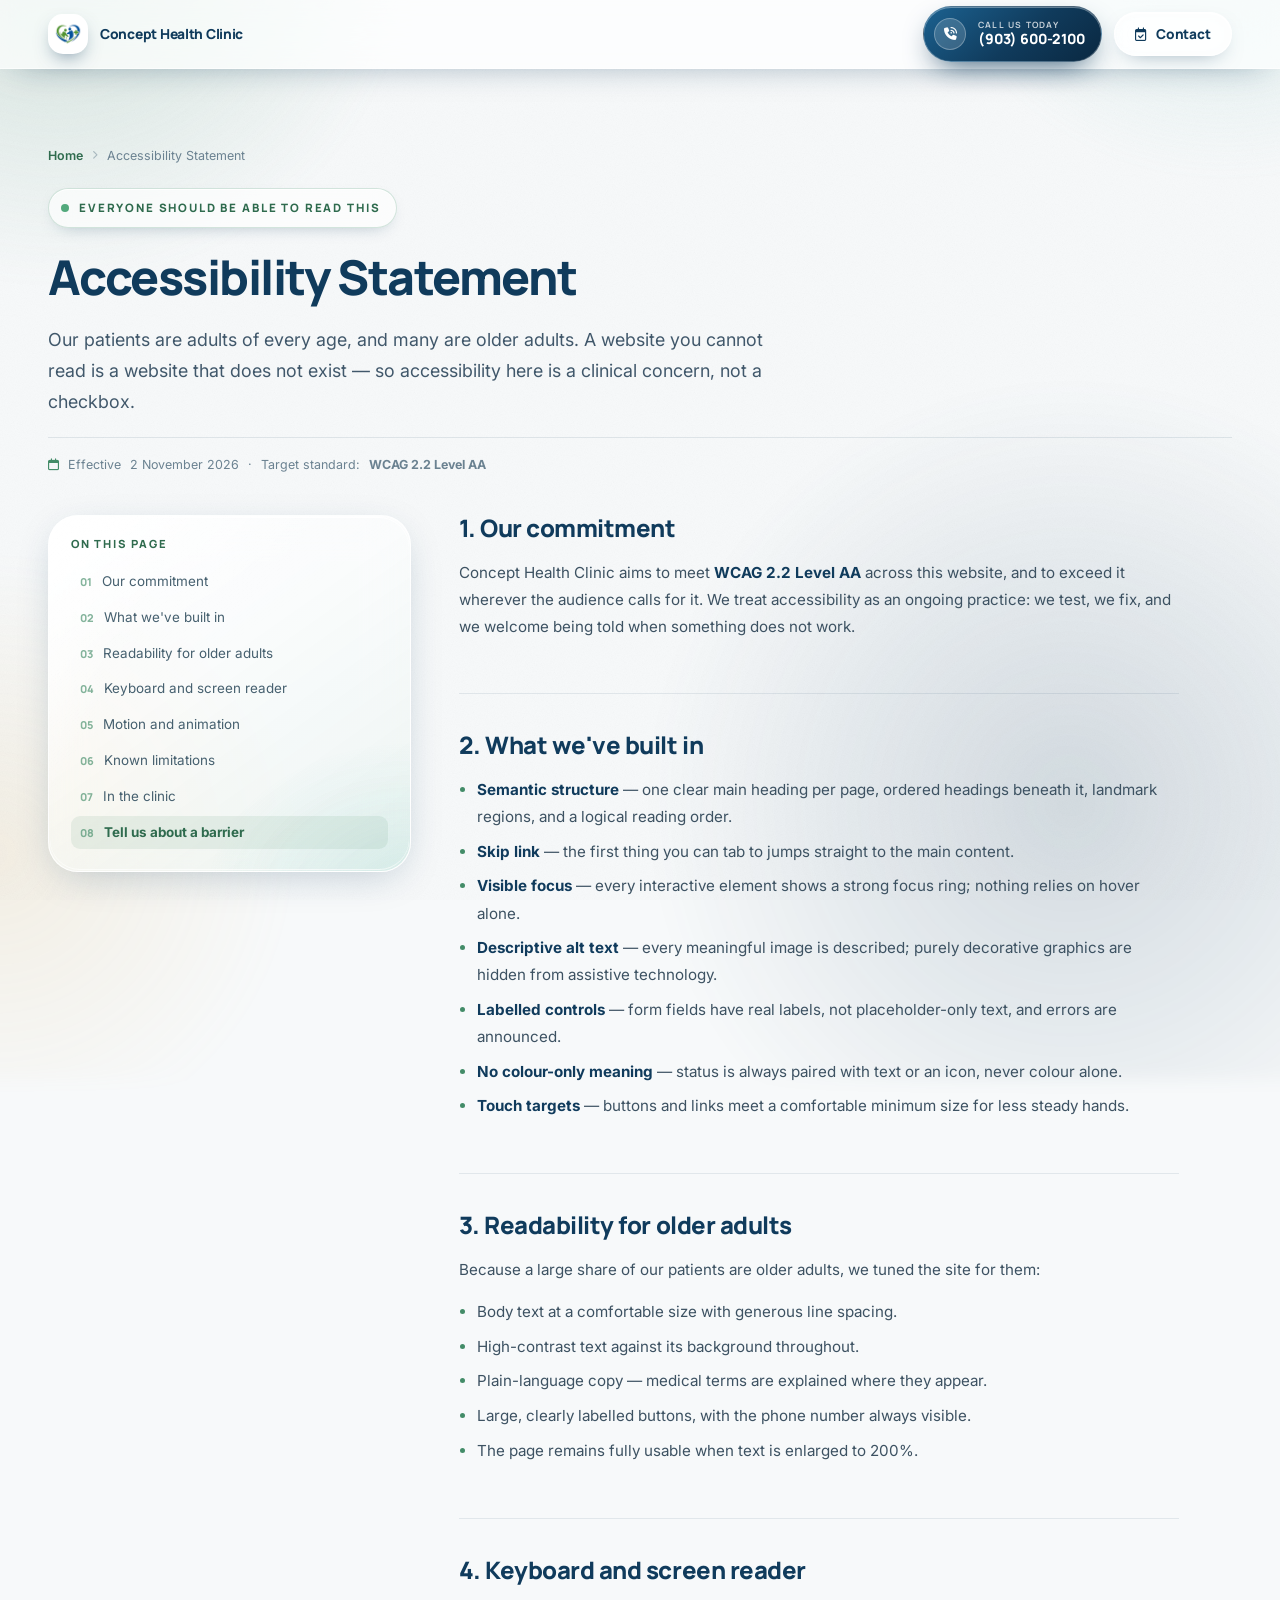
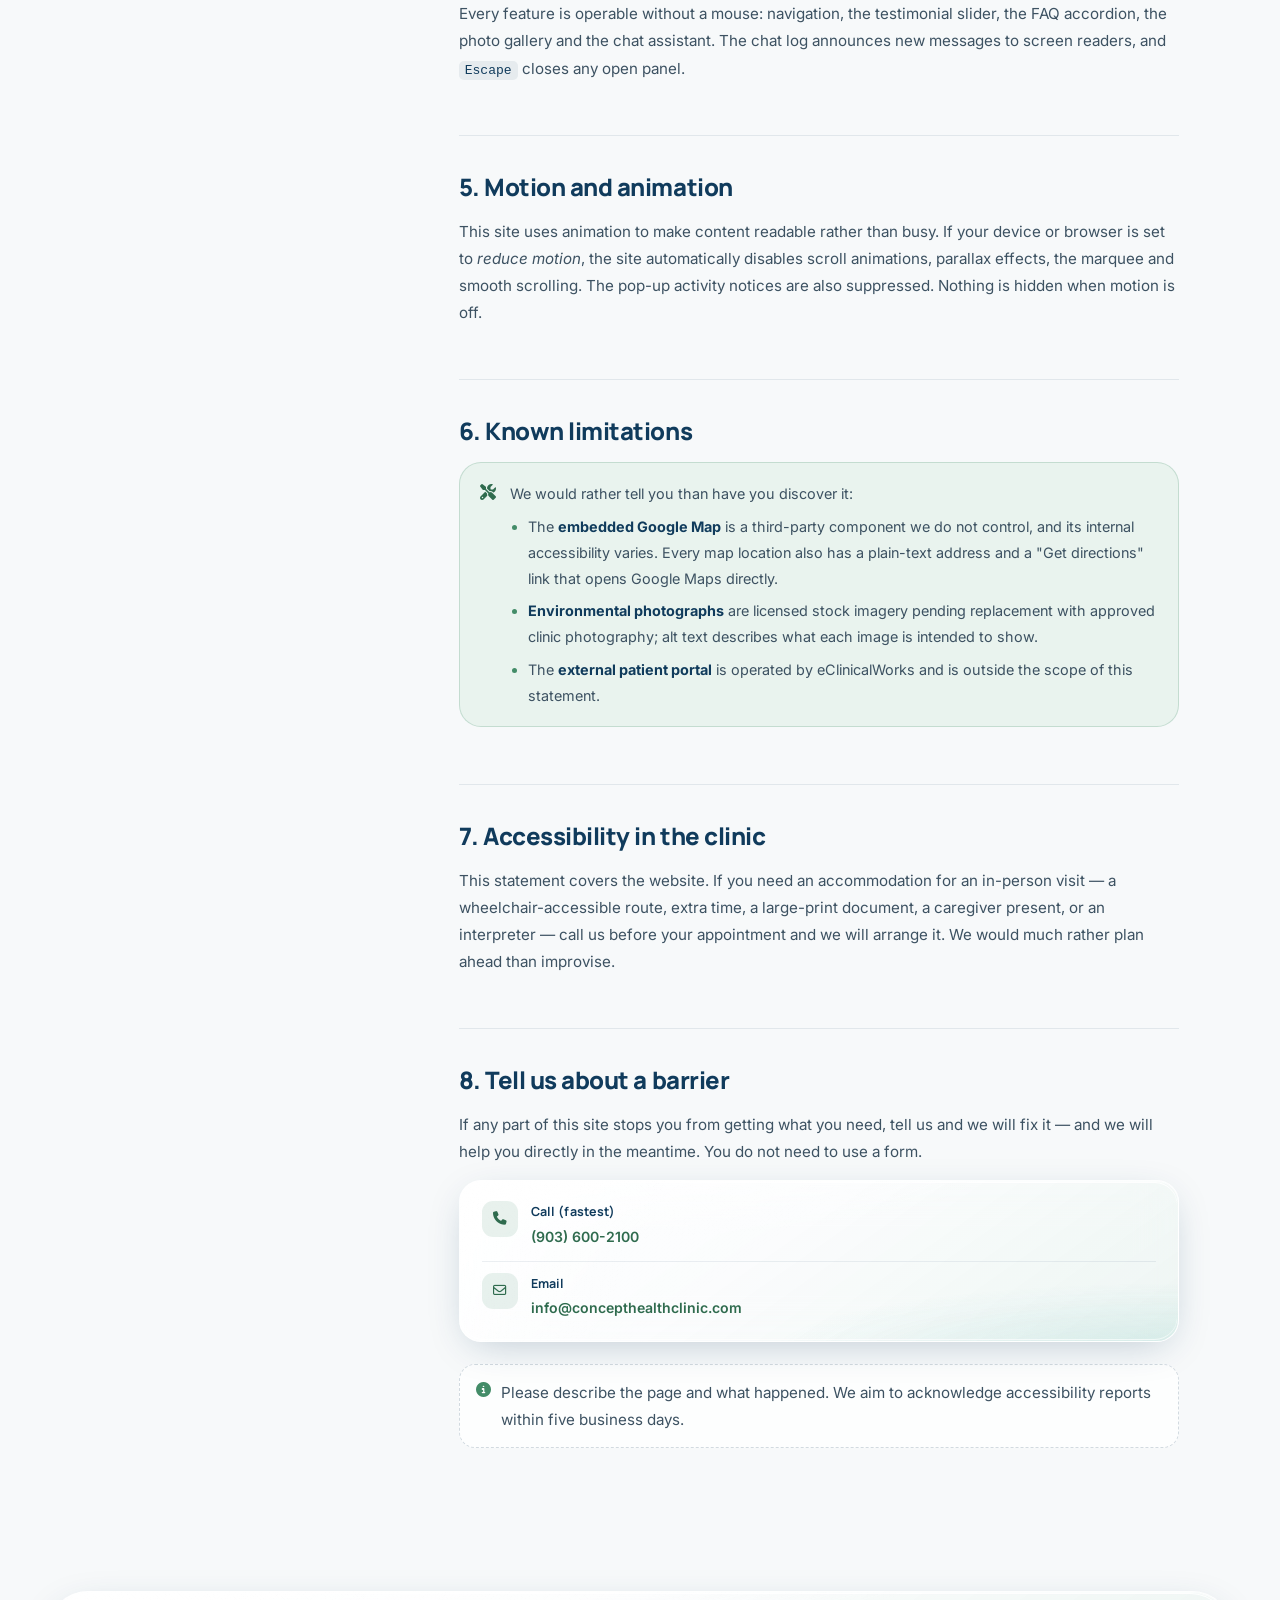
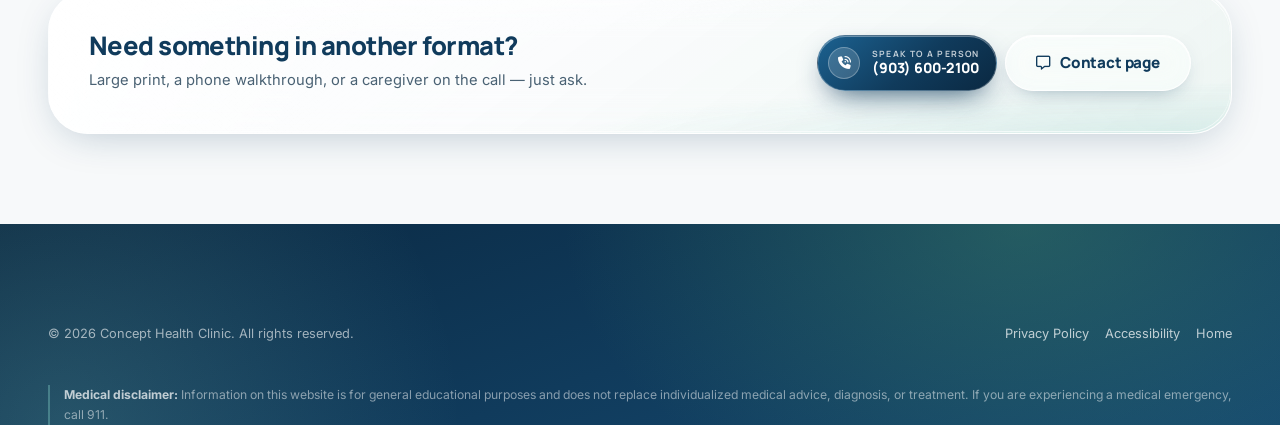
==== accessibility.html @ bf9beabc "Add files via upload" ====
<!DOCTYPE html>
<html lang="en" class="no-js">
<head>
  <meta charset="utf-8">
  <meta name="viewport" content="width=device-width, initial-scale=1, viewport-fit=cover">
  <meta name="theme-color" content="#103B5C">

  <title>Accessibility Statement | Concept Health Clinic — Denison, TX</title>
  <meta name="description" content="Concept Health Clinic is committed to making this website usable for everyone, including older adults and people using assistive technology. Read what we've built and how to tell us about a barrier.">
  <meta name="robots" content="index, follow">
  <link rel="canonical" href="https://www.concepthealthclinic.com/accessibility">

  <meta property="og:type" content="website">
  <meta property="og:title" content="Accessibility Statement | Concept Health Clinic">
  <meta property="og:description" content="Our commitment to an accessible website for every patient.">
  <meta property="og:url" content="https://www.concepthealthclinic.com/accessibility">
  <meta property="og:image" content="https://www.concepthealthclinic.com/assets/og-image.jpg">

  <meta name="twitter:card" content="summary_large_image">
  <meta name="twitter:title" content="Accessibility Statement | Concept Health Clinic — Denison, TX">
  <meta name="twitter:description" content="Concept Health Clinic is committed to an accessible website for every patient, including older adults.">
  <meta name="twitter:image" content="https://www.concepthealthclinic.com/assets/og-image.jpg">

  <link rel="icon" type="image/png" sizes="64x64" href="assets/favicon-64.png">
  <link rel="apple-touch-icon" sizes="256x256" href="assets/logo-mark.png">
  <link rel="preconnect" href="https://fonts.googleapis.com">
  <link rel="preconnect" href="https://fonts.gstatic.com" crossorigin>
  <link href="https://fonts.googleapis.com/css2?family=Manrope:wght@600;700;800&family=Inter:wght@400;600;700&display=swap" rel="stylesheet">
  <link href="https://cdn.jsdelivr.net/npm/bootstrap@5.3.8/dist/css/bootstrap.min.css" rel="stylesheet">
  <link rel="stylesheet" href="https://cdnjs.cloudflare.com/ajax/libs/font-awesome/6.7.2/css/all.min.css">
  <link rel="stylesheet" href="css/style.css">
  <link rel="stylesheet" href="css/legal.css">

  <script type="application/ld+json">
  {
    "@context": "https://schema.org",
    "@graph": [
      {
        "@type": "MedicalClinic",
        "@id": "https://www.concepthealthclinic.com/#clinic",
        "name": "Concept Health Clinic",
        "url": "https://www.concepthealthclinic.com/",
        "telephone": "+1-903-600-2100",
        "address": {
          "@type": "PostalAddress",
          "streetAddress": "4616 US Highway 75, Suite 203 'A'",
          "addressLocality": "Denison",
          "addressRegion": "TX",
          "postalCode": "75020",
          "addressCountry": "US"
        }
      },
      {
        "@type": "WebPage",
        "name": "Accessibility Statement",
        "url": "https://www.concepthealthclinic.com/accessibility",
        "datePublished": "2026-11-02",
        "dateModified": "2026-11-02"
      }
    ]
  }
  </script>
</head>

<body class="legal-page">
  <a class="skip-link" href="#main">Skip to main content</a>
  <div class="scroll-progress" aria-hidden="true"></div>

  <header class="site-nav is-scrolled" id="siteNav">
    <div class="container">
      <div class="site-nav__inner">
        <a class="brand" href="index.html" aria-label="Concept Health Clinic — home">
          <span class="brand__mark" aria-hidden="true">
            <img src="assets/logo-mark.png" alt="" width="26" height="26" decoding="async">
          </span>
          <span class="brand__text">
            <span class="brand__name">Concept Health Clinic</span>
            <span class="brand__tag">Internal &amp; Geriatric Medicine</span>
          </span>
        </a>

        <div class="nav-actions">
          <a href="tel:+19036002100" class="btn btn-call">
            <span class="btn-call__icon"><i class="fa-solid fa-phone-volume" aria-hidden="true"></i></span>
            <span class="btn-call__txt"><small>Call us today</small><span>(903) 600-2100</span></span>
          </a>
          <a href="index.html#contact" class="btn btn-glass-ghost btn-sm d-none d-md-inline-flex">
            <i class="fa-regular fa-calendar-check" aria-hidden="true"></i> Contact
          </a>
        </div>
      </div>
    </div>
  </header>

  <main id="main">
    <section class="legal-hero">
      <div class="container">
        <nav aria-label="Breadcrumb" class="legal-crumbs">
          <a href="index.html">Home</a>
          <i class="fa-solid fa-chevron-right" aria-hidden="true"></i>
          <span aria-current="page">Accessibility Statement</span>
        </nav>
        <p class="eyebrow"><span class="dot" aria-hidden="true"></span> Everyone should be able to read this</p>
        <h1>Accessibility Statement</h1>
        <p class="legal-hero__lede">
          Our patients are adults of every age, and many are older adults. A website you cannot read
          is a website that does not exist — so accessibility here is a clinical concern, not a
          checkbox.
        </p>
        <p class="legal-meta">
          <i class="fa-regular fa-calendar" aria-hidden="true"></i>
          Effective <time datetime="2026-11-02">2 November 2026</time>
          <span aria-hidden="true">·</span>
          Target standard: <strong>WCAG 2.2 Level AA</strong>
        </p>
      </div>
    </section>

    <div class="container legal-body">
      <div class="row g-4 g-lg-5">
        <div class="col-lg-4">
          <nav class="legal-toc glass" aria-label="On this page">
            <h2 class="legal-toc__title">On this page</h2>
            <ol>
              <li><a href="#commitment">Our commitment</a></li>
              <li><a href="#built-in">What we've built in</a></li>
              <li><a href="#readability">Readability for older adults</a></li>
              <li><a href="#keyboard">Keyboard and screen reader</a></li>
              <li><a href="#motion">Motion and animation</a></li>
              <li><a href="#known">Known limitations</a></li>
              <li><a href="#in-clinic">In the clinic</a></li>
              <li><a href="#feedback">Tell us about a barrier</a></li>
            </ol>
          </nav>
        </div>

        <div class="col-lg-8">
          <article class="legal-prose">
            <section id="commitment">
              <h2>1. Our commitment</h2>
              <p>
                Concept Health Clinic aims to meet <strong>WCAG 2.2 Level AA</strong> across this
                website, and to exceed it wherever the audience calls for it. We treat accessibility
                as an ongoing practice: we test, we fix, and we welcome being told when something
                does not work.
              </p>
            </section>

            <section id="built-in">
              <h2>2. What we've built in</h2>
              <ul>
                <li><strong>Semantic structure</strong> — one clear main heading per page, ordered
                  headings beneath it, landmark regions, and a logical reading order.</li>
                <li><strong>Skip link</strong> — the first thing you can tab to jumps straight to the
                  main content.</li>
                <li><strong>Visible focus</strong> — every interactive element shows a strong focus
                  ring; nothing relies on hover alone.</li>
                <li><strong>Descriptive alt text</strong> — every meaningful image is described;
                  purely decorative graphics are hidden from assistive technology.</li>
                <li><strong>Labelled controls</strong> — form fields have real labels, not
                  placeholder-only text, and errors are announced.</li>
                <li><strong>No colour-only meaning</strong> — status is always paired with text or an
                  icon, never colour alone.</li>
                <li><strong>Touch targets</strong> — buttons and links meet a comfortable minimum size
                  for less steady hands.</li>
              </ul>
            </section>

            <section id="readability">
              <h2>3. Readability for older adults</h2>
              <p>Because a large share of our patients are older adults, we tuned the site for them:</p>
              <ul>
                <li>Body text at a comfortable size with generous line spacing.</li>
                <li>High-contrast text against its background throughout.</li>
                <li>Plain-language copy — medical terms are explained where they appear.</li>
                <li>Large, clearly labelled buttons, with the phone number always visible.</li>
                <li>The page remains fully usable when text is enlarged to 200%.</li>
              </ul>
            </section>

            <section id="keyboard">
              <h2>4. Keyboard and screen reader</h2>
              <p>
                Every feature is operable without a mouse: navigation, the testimonial slider, the
                FAQ accordion, the photo gallery and the chat assistant. The chat log announces new
                messages to screen readers, and <kbd>Escape</kbd> closes any open panel.
              </p>
            </section>

            <section id="motion">
              <h2>5. Motion and animation</h2>
              <p>
                This site uses animation to make content readable rather than busy. If your device or
                browser is set to <em>reduce motion</em>, the site automatically disables scroll
                animations, parallax effects, the marquee and smooth scrolling. The pop-up activity
                notices are also suppressed. Nothing is hidden when motion is off.
              </p>
            </section>

            <section id="known">
              <h2>6. Known limitations</h2>
              <div class="legal-callout">
                <i class="fa-solid fa-screwdriver-wrench" aria-hidden="true"></i>
                <div>
                  <p class="mb-2">We would rather tell you than have you discover it:</p>
                  <ul class="mb-0">
                    <li>
                      The <strong>embedded Google Map</strong> is a third-party component we do not
                      control, and its internal accessibility varies. Every map location also has a
                      plain-text address and a "Get directions" link that opens Google Maps directly.
                    </li>
                    <li>
                      <strong>Environmental photographs</strong> are licensed stock imagery pending
                      replacement with approved clinic photography; alt text describes what each image
                      is intended to show.
                    </li>
                    <li>
                      The <strong>external patient portal</strong> is operated by eClinicalWorks and is
                      outside the scope of this statement.
                    </li>
                  </ul>
                </div>
              </div>
            </section>

            <section id="in-clinic">
              <h2>7. Accessibility in the clinic</h2>
              <p>
                This statement covers the website. If you need an accommodation for an in-person visit
                — a wheelchair-accessible route, extra time, a large-print document, a caregiver
                present, or an interpreter — call us before your appointment and we will arrange it.
                We would much rather plan ahead than improvise.
              </p>
            </section>

            <section id="feedback">
              <h2>8. Tell us about a barrier</h2>
              <p>
                If any part of this site stops you from getting what you need, tell us and we will fix
                it — and we will help you directly in the meantime. You do not need to use a form.
              </p>
              <div class="legal-contact glass">
                <div class="legal-contact__row">
                  <i class="fa-solid fa-phone" aria-hidden="true"></i>
                  <div>
                    <strong>Call (fastest)</strong>
                    <a href="tel:+19036002100">(903) 600-2100</a>
                  </div>
                </div>
                <div class="legal-contact__row">
                  <i class="fa-regular fa-envelope" aria-hidden="true"></i>
                  <div>
                    <strong>Email</strong>
                    <a href="mailto:info@concepthealthclinic.com?subject=Website%20accessibility%20feedback">
                      info@concepthealthclinic.com
                    </a>
                  </div>
                </div>
              </div>
              <p class="legal-footnote">
                <i class="fa-solid fa-circle-info" aria-hidden="true"></i>
                Please describe the page and what happened. We aim to acknowledge accessibility
                reports within five business days.
              </p>
            </section>
          </article>
        </div>
      </div>
    </div>

    <section class="legal-cta">
      <div class="container">
        <div class="glass legal-cta__inner">
          <div>
            <h2>Need something in another format?</h2>
            <p>Large print, a phone walkthrough, or a caregiver on the call — just ask.</p>
          </div>
          <div class="d-flex flex-wrap gap-2">
            <a href="tel:+19036002100" class="btn btn-call">
              <span class="btn-call__icon"><i class="fa-solid fa-phone-volume" aria-hidden="true"></i></span>
              <span class="btn-call__txt"><small>Speak to a person</small><span>(903) 600-2100</span></span>
            </a>
            <a href="index.html#contact" class="btn btn-glass-ghost">
              <i class="fa-regular fa-message" aria-hidden="true"></i> Contact page
            </a>
          </div>
        </div>
      </div>
    </section>
  </main>

  <footer class="site-footer surface-navy">
    <div class="container">
      <div class="footer-bottom" style="margin-top:0;border-top:0">
        <span>© <span data-current-year>2026</span> Concept Health Clinic. All rights reserved.</span>
        <span class="footer-stats">
          <a href="privacy-policy.html">Privacy Policy</a>
          <a href="accessibility.html">Accessibility</a>
          <a href="index.html">Home</a>
        </span>
      </div>
      <p class="disclaimer">
        <strong style="color:rgba(255,255,255,.72)">Medical disclaimer:</strong>
        Information on this website is for general educational purposes and does not replace
        individualized medical advice, diagnosis, or treatment. If you are experiencing a medical
        emergency, call 911.
      </p>
    </div>
  </footer>

  <script>document.querySelectorAll('[data-current-year]').forEach(e=>e.textContent=new Date().getFullYear());</script>

  <!-- Table-of-contents scroll spy -->
  <script>
    (function () {
      var links = Array.prototype.slice.call(document.querySelectorAll('.legal-toc a'));
      if (!links.length || !('IntersectionObserver' in window)) return;
      var map = {};
      links.forEach(function (a) {
        var id = a.getAttribute('href').slice(1);
        var sec = document.getElementById(id);
        if (sec) map[id] = a;
      });
      var io = new IntersectionObserver(function (entries) {
        entries.forEach(function (e) {
          if (!e.isIntersecting) return;
          links.forEach(function (l) { l.classList.remove('is-active'); });
          var a = map[e.target.id];
          if (a) a.classList.add('is-active');
        });
      }, { rootMargin: '-20% 0px -70% 0px' });
      Object.keys(map).forEach(function (id) { io.observe(document.getElementById(id)); });
    })();
  </script>
</body>
</html>
---- css/style.css ----
/* ==========================================================================
   CONCEPT HEALTH CLINIC — LIQUID GLASS DESIGN SYSTEM
   File: css/style.css
   Author: Concept Health Clinic Web Team
   Notes:
   - Mobile-first. Every layout rule starts at 320px and scales up.
   - Tokens are declared once on :root so the whole UI can be re-themed.
   - Glass surfaces use layered gradients + backdrop-filter + inner highlight
     to reproduce the "liquid glass" (iOS 26) material: translucent body,
     bright specular top edge, soft contact shadow.
   ========================================================================== */

/* --------------------------------------------------------------------------
   1. DESIGN TOKENS
   -------------------------------------------------------------------------- */
:root {
  /* Brand palette (approved) */
  --navy: #103b5c;
  --navy-deep: #0a2841;
  --navy-ink: #071d30;
  --green: #438c68;
  --green-bright: #52a97c;
  --green-deep: #2f6b4e;
  --sage: #e7f2ed;
  --sage-deep: #d3e7dd;
  --pearl: #f7f9fa;
  --slate: #263746;
  --white: #ffffff;

  /* Supporting accents (derived, still on-palette) */
  --aqua: #7ec8c0;
  --amber: #d9a441;
  --rose: #c96a72;

  /* Typography */
  --font-head: "Manrope", "DM Sans", system-ui, -apple-system, sans-serif;
  --font-body: "Inter", "Source Sans 3", system-ui, -apple-system, sans-serif;

  /* Radius scale — generous, iOS-like */
  --r-xs: 12px;
  --r-sm: 16px;
  --r-md: 22px;
  --r-lg: 30px;
  --r-xl: 40px;
  --r-pill: 999px;

  /* Elevation */
  --shadow-1: 0 1px 2px rgba(16, 59, 92, 0.06), 0 4px 14px rgba(16, 59, 92, 0.06);
  --shadow-2: 0 2px 6px rgba(16, 59, 92, 0.07), 0 14px 38px rgba(16, 59, 92, 0.1);
  --shadow-3: 0 8px 20px rgba(16, 59, 92, 0.1), 0 30px 70px rgba(16, 59, 92, 0.16);
  --shadow-glass: 0 10px 40px -12px rgba(16, 59, 92, 0.28), inset 0 1px 0 rgba(255, 255, 255, 0.7);

  /* Layout */
  --container: 1240px;
  --nav-h: 76px;
  --ease-glass: cubic-bezier(0.22, 1, 0.36, 1);
  --ease-spring: cubic-bezier(0.34, 1.56, 0.64, 1);

  /* Glass material */
  --glass-bg: linear-gradient(
    145deg,
    rgba(255, 255, 255, 0.82) 0%,
    rgba(255, 255, 255, 0.56) 42%,
    rgba(231, 242, 237, 0.62) 100%
  );
  --glass-border: rgba(255, 255, 255, 0.85);
  --glass-blur: 22px;
}

/* --------------------------------------------------------------------------
   2. RESET / BASE
   -------------------------------------------------------------------------- */
*,
*::before,
*::after { box-sizing: border-box; }

html { -webkit-text-size-adjust: 100%; }

html.lenis { height: auto; }
.lenis.lenis-smooth { scroll-behavior: auto !important; }
.lenis.lenis-stopped { overflow: hidden; }

body {
  margin: 0;
  font-family: var(--font-body);
  font-size: 1rem;
  line-height: 1.7;
  color: var(--slate);
  background-color: var(--pearl);
  -webkit-font-smoothing: antialiased;
  -moz-osx-font-smoothing: grayscale;
  overflow-x: hidden;
  position: relative;
}

/* Ambient colour field behind everything — gives the glass something to refract */
body::before {
  content: "";
  position: fixed;
  inset: -20vh -10vw;
  z-index: -2;
  pointer-events: none;
  background:
    radial-gradient(46vw 46vw at 12% 8%, rgba(67, 140, 104, 0.22), transparent 62%),
    radial-gradient(40vw 40vw at 88% 4%, rgba(126, 200, 192, 0.26), transparent 60%),
    radial-gradient(52vw 52vw at 78% 78%, rgba(16, 59, 92, 0.16), transparent 64%),
    radial-gradient(38vw 38vw at 8% 82%, rgba(217, 164, 65, 0.12), transparent 62%);
  filter: blur(8px);
  animation: ambientDrift 26s ease-in-out infinite alternate;
}

/* Fine grain — prevents banding on the big gradients, adds a premium tactile feel */
body::after {
  content: "";
  position: fixed;
  inset: 0;
  z-index: -1;
  pointer-events: none;
  opacity: 0.35;
  background-image: url("data:image/svg+xml,%3Csvg xmlns='http://www.w3.org/2000/svg' width='140' height='140'%3E%3Cfilter id='n'%3E%3CfeTurbulence type='fractalNoise' baseFrequency='0.9' numOctaves='3'/%3E%3CfeColorMatrix type='saturate' values='0'/%3E%3C/filter%3E%3Crect width='140' height='140' filter='url(%23n)' opacity='0.16'/%3E%3C/svg%3E");
}

@keyframes ambientDrift {
  0%   { transform: translate3d(0, 0, 0) scale(1); }
  50%  { transform: translate3d(-2%, 1.5%, 0) scale(1.06); }
  100% { transform: translate3d(2%, -1.5%, 0) scale(1.03); }
}

h1, h2, h3, h4, h5, h6 {
  font-family: var(--font-head);
  color: var(--navy);
  font-weight: 800;
  line-height: 1.12;
  letter-spacing: -0.022em;
  margin: 0 0 0.6em;
  text-wrap: balance;
}

p { margin: 0 0 1.1em; }
p:last-child { margin-bottom: 0; }

a { color: var(--green-deep); text-decoration: none; transition: color 0.25s var(--ease-glass); }
a:hover { color: var(--navy); }

img { max-width: 100%; height: auto; display: block; }

::selection { background: rgba(67, 140, 104, 0.25); color: var(--navy-ink); }

/* Accessible, highly visible focus ring (older-adult audience) */
:focus-visible {
  outline: 3px solid var(--green);
  outline-offset: 3px;
  border-radius: 6px;
}

/* Skip link */
.skip-link {
  position: fixed;
  top: -120px;
  left: 50%;
  transform: translateX(-50%);
  z-index: 3000;
  background: var(--navy);
  color: #fff;
  padding: 14px 26px;
  border-radius: 0 0 var(--r-sm) var(--r-sm);
  font-weight: 700;
  transition: top 0.3s var(--ease-glass);
}
.skip-link:focus { top: 0; color: #fff; }

/* --------------------------------------------------------------------------
   3. UTILITIES
   -------------------------------------------------------------------------- */
.container-xxl, .container {
  max-width: var(--container);
  /* Bootstrap rows with .g-5 use -24px side margins; give the container enough
     padding that those rows can never create horizontal overflow on mobile. */
  padding-left: 28px;
  padding-right: 28px;
}
@media (max-width: 400px) {
  .container, .container-xxl { padding-left: 22px; padding-right: 22px; }
  .row.g-5 { --bs-gutter-x: 2.4rem; }
}

.section { padding: clamp(64px, 9vw, 130px) 0; position: relative; }
.section--tight { padding: clamp(48px, 6vw, 84px) 0; }

.surface-sage { background: linear-gradient(180deg, rgba(231, 242, 237, 0.72), rgba(247, 249, 250, 0.9)); }
.surface-white { background: linear-gradient(180deg, rgba(255, 255, 255, 0.94), rgba(247, 249, 250, 0.86)); }
.surface-navy {
  background:
    radial-gradient(60vw 40vw at 80% 0%, rgba(67, 140, 104, 0.4), transparent 60%),
    radial-gradient(50vw 50vw at 5% 100%, rgba(126, 200, 192, 0.22), transparent 62%),
    linear-gradient(160deg, var(--navy-deep), var(--navy) 55%, #164a70);
  color: rgba(255, 255, 255, 0.86);
}
.surface-navy h2, .surface-navy h3, .surface-navy h4 { color: #fff; }

.text-green { color: var(--green-deep) !important; }
.text-navy { color: var(--navy) !important; }
.text-muted-soft { color: #5d7183 !important; }
.lead-soft { font-size: clamp(1.02rem, 1.4vw, 1.16rem); line-height: 1.75; color: #41586b; }

.eyebrow {
  display: inline-flex;
  max-width: 100%;
  align-items: center;
  gap: 10px;
  font-family: var(--font-head);
  font-size: 0.72rem;
  font-weight: 800;
  letter-spacing: 0.16em;
  text-transform: uppercase;
  color: var(--green-deep);
  background: rgba(255, 255, 255, 0.62);
  border: 1px solid rgba(67, 140, 104, 0.22);
  padding: 9px 16px 9px 12px;
  border-radius: var(--r-pill);
  box-shadow: inset 0 1px 0 #fff, 0 6px 18px -10px rgba(16, 59, 92, 0.4);
  backdrop-filter: blur(12px);
  -webkit-backdrop-filter: blur(12px);
  margin-bottom: 22px;
}
.eyebrow .dot {
  width: 8px; height: 8px; border-radius: 50%;
  background: var(--green-bright);
  box-shadow: 0 0 0 0 rgba(82, 169, 124, 0.7);
  animation: pulseDot 2.4s infinite;
  flex: 0 0 auto;
}
.surface-navy .eyebrow {
  color: #d8fff0;
  background: rgba(255, 255, 255, 0.1);
  border-color: rgba(255, 255, 255, 0.24);
}

@keyframes pulseDot {
  0%   { box-shadow: 0 0 0 0 rgba(82, 169, 124, 0.65); }
  70%  { box-shadow: 0 0 0 12px rgba(82, 169, 124, 0); }
  100% { box-shadow: 0 0 0 0 rgba(82, 169, 124, 0); }
}

.section-head { max-width: 760px; margin: 0 auto clamp(38px, 5vw, 62px); text-align: center; }
.section-head h2 { font-size: clamp(1.85rem, 4.1vw, 3.05rem); }
.section-head p { color: #4a6274; }

.title-underline {
  position: relative;
  display: inline-block;
}
.title-underline::after {
  content: "";
  position: absolute;
  left: 0; right: 0; bottom: 0.06em;
  height: 0.32em;
  background: linear-gradient(90deg, rgba(82, 169, 124, 0.55), rgba(126, 200, 192, 0.42));
  border-radius: 4px;
  z-index: -1;
  transform: scaleX(0);
  transform-origin: left;
  transition: transform 0.9s var(--ease-glass) 0.25s;
}
.title-underline.is-in::after { transform: scaleX(1); }

/* --------------------------------------------------------------------------
   4. THE GLASS MATERIAL
   -------------------------------------------------------------------------- */
.glass {
  position: relative;
  background: var(--glass-bg);
  border: 1px solid var(--glass-border);
  border-radius: var(--r-lg);
  box-shadow: var(--shadow-glass);
  backdrop-filter: blur(var(--glass-blur)) saturate(180%);
  -webkit-backdrop-filter: blur(var(--glass-blur)) saturate(180%);
  overflow: hidden;
  isolation: isolate;
}

/* Specular sheen — the "liquid" highlight that sells the material */
.glass::before {
  content: "";
  position: absolute;
  inset: 0;
  pointer-events: none;
  z-index: 0;
  background:
    linear-gradient(115deg, rgba(255, 255, 255, 0.9) 0%, rgba(255, 255, 255, 0) 26%),
    radial-gradient(120% 90% at 12% -10%, rgba(255, 255, 255, 0.95), transparent 52%),
    radial-gradient(90% 70% at 100% 108%, rgba(126, 200, 192, 0.26), transparent 64%);
  opacity: 0.9;
}

/* Faint rim light along the bottom-right edge */
.glass::after {
  content: "";
  position: absolute;
  inset: 1px;
  border-radius: inherit;
  pointer-events: none;
  z-index: 0;
  box-shadow: inset 0 -1px 0 rgba(255, 255, 255, 0.6), inset 0 1px 0 rgba(255, 255, 255, 0.9);
}

.glass > * { position: relative; z-index: 1; }

.glass--dark {
  background:
    radial-gradient(70% 110% at 100% 0%, rgba(67, 140, 104, 0.55), transparent 62%),
    radial-gradient(60% 90% at 0% 100%, rgba(126, 200, 192, 0.24), transparent 64%),
    linear-gradient(150deg, rgba(10, 40, 65, 0.96), rgba(16, 59, 92, 0.94) 55%, rgba(23, 80, 111, 0.92));
  border-color: rgba(255, 255, 255, 0.18);
  box-shadow: 0 30px 70px -26px rgba(4, 20, 34, 0.75), inset 0 1px 0 rgba(255, 255, 255, 0.28);
}
.glass--dark::before {
  background:
    linear-gradient(115deg, rgba(255, 255, 255, 0.16) 0%, rgba(255, 255, 255, 0) 32%),
    radial-gradient(120% 90% at 14% -10%, rgba(255, 255, 255, 0.12), transparent 55%);
}
.glass--dark::after { box-shadow: inset 0 1px 0 rgba(255, 255, 255, 0.3); }

/* --------------------------------------------------------------------------
   5. BUTTONS
   -------------------------------------------------------------------------- */
.btn {
  font-family: var(--font-head);
  font-weight: 800;
  font-size: 0.95rem;
  letter-spacing: -0.01em;
  border-radius: var(--r-pill);
  padding: 15px 30px;
  border: 1px solid transparent;
  transition: transform 0.35s var(--ease-glass), box-shadow 0.35s var(--ease-glass),
    background 0.35s var(--ease-glass), color 0.3s var(--ease-glass);
  display: inline-flex;
  align-items: center;
  justify-content: center;
  gap: 10px;
  position: relative;
  overflow: hidden;
  will-change: transform;
}
.btn:active { transform: scale(0.975); }
.btn i { font-size: 0.95em; }

/* Shine sweep on hover */
.btn::after {
  content: "";
  position: absolute;
  top: 0; bottom: 0;
  left: -60%;
  width: 40%;
  background: linear-gradient(100deg, transparent, rgba(255, 255, 255, 0.55), transparent);
  transform: skewX(-18deg);
  transition: left 0.7s var(--ease-glass);
  pointer-events: none;
}
.btn:hover::after { left: 120%; }

.btn-glass-primary {
  background: linear-gradient(140deg, var(--green-bright), var(--green) 45%, var(--green-deep));
  color: #fff !important;
  box-shadow: 0 10px 26px -10px rgba(47, 107, 78, 0.85), inset 0 1px 0 rgba(255, 255, 255, 0.42);
  border-color: rgba(255, 255, 255, 0.28);
}
.btn-glass-primary:hover {
  transform: translateY(-3px);
  color: #fff !important;
  box-shadow: 0 18px 38px -12px rgba(47, 107, 78, 0.9), inset 0 1px 0 rgba(255, 255, 255, 0.5);
}

.btn-glass-navy {
  background: linear-gradient(140deg, #17517a, var(--navy) 55%, var(--navy-deep));
  color: #fff !important;
  border-color: rgba(255, 255, 255, 0.22);
  box-shadow: 0 10px 26px -12px rgba(16, 59, 92, 0.9), inset 0 1px 0 rgba(255, 255, 255, 0.3);
}
.btn-glass-navy:hover { transform: translateY(-3px); box-shadow: 0 18px 40px -14px rgba(16, 59, 92, 0.95); }

.btn-glass-ghost {
  background: rgba(255, 255, 255, 0.55);
  backdrop-filter: blur(14px) saturate(180%);
  -webkit-backdrop-filter: blur(14px) saturate(180%);
  color: var(--navy) !important;
  border-color: rgba(255, 255, 255, 0.9);
  box-shadow: 0 8px 22px -12px rgba(16, 59, 92, 0.5), inset 0 1px 0 #fff;
}
.btn-glass-ghost:hover {
  transform: translateY(-3px);
  background: rgba(255, 255, 255, 0.8);
  box-shadow: 0 16px 32px -14px rgba(16, 59, 92, 0.55), inset 0 1px 0 #fff;
}

.btn-glass-outline {
  background: transparent;
  color: var(--navy) !important;
  border-color: rgba(16, 59, 92, 0.28);
}
.btn-glass-outline:hover { background: var(--navy); color: #fff !important; transform: translateY(-3px); }

.btn-lg { padding: 18px 38px; font-size: 1.02rem; }
.btn-sm { padding: 11px 20px; font-size: 0.85rem; }

/* Hero "Call Us" — the requirement's showcase CTA */
.btn-call {
  background: linear-gradient(140deg, #1c6291, var(--navy) 55%, var(--navy-deep));
  color: #fff !important;
  border: 1px solid rgba(255, 255, 255, 0.26);
  box-shadow: 0 12px 30px -12px rgba(16, 59, 92, 0.95), inset 0 1px 0 rgba(255, 255, 255, 0.35);
  padding-left: 12px;
  gap: 12px;
}
.btn-call .btn-call__icon {
  width: 38px; height: 38px;
  display: grid; place-items: center;
  border-radius: 50%;
  background: rgba(255, 255, 255, 0.16);
  border: 1px solid rgba(255, 255, 255, 0.28);
  animation: callRing 2.6s var(--ease-glass) infinite;
}
.btn-call .btn-call__txt { display: flex; flex-direction: column; line-height: 1.15; align-items: flex-start; }
.btn-call .btn-call__txt small {
  font-size: 0.62rem; letter-spacing: 0.14em; text-transform: uppercase;
  opacity: 0.75; font-weight: 700;
}
.btn-call .btn-call__txt span { font-size: 0.98rem; }
.btn-call:hover { transform: translateY(-3px); color: #fff !important; }

@keyframes callRing {
  0%, 100% { transform: rotate(0) scale(1); }
  10% { transform: rotate(-14deg) scale(1.05); }
  20% { transform: rotate(12deg) scale(1.05); }
  30% { transform: rotate(-8deg) scale(1.02); }
  40% { transform: rotate(0) scale(1); }
}

/* --------------------------------------------------------------------------
   6. NAVBAR
   -------------------------------------------------------------------------- */
.topbar {
  background: linear-gradient(90deg, var(--navy-deep), var(--navy) 60%, #17506f);
  color: rgba(255, 255, 255, 0.85);
  font-size: 0.8rem;
  padding: 8px 0;
  position: relative;
  z-index: 1045;
}
.topbar__inner { display: flex; align-items: center; justify-content: space-between; gap: 16px; flex-wrap: wrap; }
.topbar a { color: rgba(255, 255, 255, 0.9); }
.topbar a:hover { color: #fff; }
.topbar__item { display: inline-flex; align-items: center; gap: 8px; white-space: nowrap; }
/* Comfortable tap height for the topbar phone link (was 21px). */
.topbar a.topbar__item { min-height: 44px; }
.topbar__item i { color: var(--aqua); }
.topbar__group { display: flex; gap: 22px; flex-wrap: wrap; align-items: center; }

.site-nav {
  position: sticky;
  top: 0;
  z-index: 1040;
  padding: 12px 0;
  transition: padding 0.4s var(--ease-glass), background 0.4s var(--ease-glass),
    box-shadow 0.4s var(--ease-glass), backdrop-filter 0.4s var(--ease-glass);
  background: rgba(247, 249, 250, 0.55);
  backdrop-filter: blur(18px) saturate(170%);
  -webkit-backdrop-filter: blur(18px) saturate(170%);
  border-bottom: 1px solid rgba(255, 255, 255, 0.6);
}
.site-nav.is-scrolled {
  padding: 6px 0;
  background: rgba(255, 255, 255, 0.72);
  box-shadow: 0 10px 34px -18px rgba(16, 59, 92, 0.5);
}
.site-nav__inner { display: flex; align-items: center; justify-content: space-between; gap: 18px; }

.brand { display: inline-flex; align-items: center; gap: 12px; }
.brand__mark {
  width: 46px; height: 46px;
  border-radius: 15px;
  display: grid; place-items: center;
  color: #fff;
  font-size: 1.15rem;
  background: linear-gradient(145deg, var(--green-bright), var(--green) 45%, var(--navy));
  box-shadow: 0 8px 20px -8px rgba(16, 59, 92, 0.7), inset 0 1px 0 rgba(255, 255, 255, 0.45);
  position: relative;
  flex: 0 0 auto;
  transition: transform 0.5s var(--ease-spring);
}
.brand:hover .brand__mark { transform: rotate(-8deg) scale(1.06); }
.brand__mark::after {
  content: "";
  position: absolute; inset: 0; border-radius: inherit;
  background: linear-gradient(150deg, rgba(255, 255, 255, 0.55), transparent 55%);
}
.brand__text { display: flex; flex-direction: column; line-height: 1.1; }
.brand__name {
  font-family: var(--font-head);
  font-weight: 800;
  font-size: 1.02rem;
  color: var(--navy);
  letter-spacing: -0.02em;
}
.brand__tag { font-size: 0.63rem; letter-spacing: 0.13em; text-transform: uppercase; color: var(--green-deep); font-weight: 700; }

.nav-list { display: flex; align-items: center; gap: 4px; list-style: none; margin: 0; padding: 0; }
.nav-link {
  font-family: var(--font-head);
  font-weight: 700;
  font-size: 0.9rem;
  color: var(--navy) !important;
  padding: 10px 14px !important;
  border-radius: var(--r-pill);
  position: relative;
  transition: color 0.25s var(--ease-glass), background 0.3s var(--ease-glass);
}
.nav-link:hover, .nav-link.active { background: rgba(67, 140, 104, 0.1); color: var(--green-deep) !important; }
.nav-link::after {
  content: "";
  position: absolute; left: 14px; right: 14px; bottom: 5px; height: 2px;
  background: var(--green);
  border-radius: 2px;
  transform: scaleX(0);
  transition: transform 0.35s var(--ease-glass);
}
.nav-link:hover::after, .nav-link.active::after { transform: scaleX(1); }

.nav-actions { display: flex; align-items: center; gap: 10px; }

.nav-toggle {
  width: 48px; height: 48px;
  border-radius: 14px;
  border: 1px solid rgba(16, 59, 92, 0.14);
  background: rgba(255, 255, 255, 0.7);
  display: grid; place-items: center;
  gap: 5px;
  padding: 0;
  cursor: pointer;
}
.nav-toggle span {
  display: block;
  width: 20px; height: 2px;
  border-radius: 2px;
  background: var(--navy);
  transition: transform 0.4s var(--ease-glass), opacity 0.3s;
}
.nav-toggle[aria-expanded="true"] span:nth-child(1) { transform: translateY(7px) rotate(45deg); }
.nav-toggle[aria-expanded="true"] span:nth-child(2) { opacity: 0; }
.nav-toggle[aria-expanded="true"] span:nth-child(3) { transform: translateY(-7px) rotate(-45deg); }

/* Mobile drawer — full-screen glass sheet */
.nav-mobile {
  position: fixed;
  inset: 0;
  z-index: 1039;
  background: rgba(247, 249, 250, 0.86);
  backdrop-filter: blur(26px) saturate(180%);
  -webkit-backdrop-filter: blur(26px) saturate(180%);
  padding: calc(var(--nav-h) + 30px) 24px 40px;
  overflow-y: auto;
  opacity: 0;
  visibility: hidden;
  transform: translateY(-12px);
  transition: opacity 0.4s var(--ease-glass), transform 0.4s var(--ease-glass), visibility 0.4s;
}
.nav-mobile.is-open { opacity: 1; visibility: visible; transform: translateY(0); }
.nav-mobile ul { list-style: none; margin: 0 0 24px; padding: 0; display: grid; gap: 6px; }
.nav-mobile a {
  display: flex; align-items: center; justify-content: space-between;
  font-family: var(--font-head); font-weight: 700; font-size: 1.08rem;
  color: var(--navy); padding: 15px 18px; border-radius: var(--r-sm);
  background: rgba(255, 255, 255, 0.7);
  border: 1px solid rgba(255, 255, 255, 0.9);
  box-shadow: 0 6px 18px -14px rgba(16, 59, 92, 0.6);
}
.nav-mobile a i { color: var(--green); font-size: 0.8rem; }

/* Scroll progress */
.scroll-progress {
  position: fixed;
  top: 0; left: 0;
  height: 3px;
  width: 100%;
  z-index: 1060;
  transform-origin: 0 50%;
  transform: scaleX(0);
  background: linear-gradient(90deg, var(--green-bright), var(--aqua), var(--navy));
  pointer-events: none;
}

/* --------------------------------------------------------------------------
   7. HERO
   -------------------------------------------------------------------------- */
.hero {
  position: relative;
  padding: clamp(48px, 7vw, 92px) 0 clamp(70px, 9vw, 120px);
  overflow: hidden;
  isolation: isolate;
}

/* Floating liquid blobs */
.hero__blob {
  position: absolute;
  border-radius: 50%;
  filter: blur(50px);
  opacity: 0.6;
  z-index: -1;
  pointer-events: none;
  will-change: transform;
}
.hero__blob--a { width: 46vw; height: 46vw; max-width: 560px; max-height: 560px; top: -12%; left: -8%; background: radial-gradient(circle at 30% 30%, rgba(82, 169, 124, 0.55), rgba(126, 200, 192, 0.18) 60%, transparent 72%); }
.hero__blob--b { width: 38vw; height: 38vw; max-width: 480px; max-height: 480px; top: 26%; right: -22%; background: radial-gradient(circle at 60% 40%, rgba(16, 59, 92, 0.42), rgba(126, 200, 192, 0.16) 62%, transparent 74%); }
.hero__blob--c { width: 30vw; height: 30vw; max-width: 380px; max-height: 380px; bottom: -20%; left: 30%; background: radial-gradient(circle at 50% 50%, rgba(217, 164, 65, 0.3), transparent 70%); }

/* The headline is a full sentence ("Better Health Begins with Care That
   Understands You.") rather than three short fragments, so the display scale is
   tuned to hold ~3 lines at desktop and keep the call CTA above the fold.
   At the old 70px it ran 5 lines and pushed the phone button 126px out of view. */
.hero h1 {
  font-size: clamp(2rem, 3.6vw, 3.5rem);
  letter-spacing: -0.035em;
  line-height: 1.03;
  margin-bottom: 0.4em;
}
.hero h1 .grad {
  background: linear-gradient(105deg, var(--green-deep), var(--green-bright) 38%, #35a3a0 68%, var(--navy));
  -webkit-background-clip: text;
  background-clip: text;
  -webkit-text-fill-color: transparent;
  color: transparent;
  display: inline-block;
}
.hero__sub {
  font-family: var(--font-head);
  font-weight: 700;
  font-size: clamp(1rem, 1.9vw, 1.22rem);
  color: var(--navy);
  /* The tagline sits directly under the headline, so it carries its own top
     margin instead of inheriting the headline's bottom margin. Single knob:
     change the number below to loosen or tighten the gap. */
  margin-top: clamp(10px, 1.4vw, 18px);
  margin-bottom: 18px;
  letter-spacing: -0.01em;
}
.hero__copy { color: #40586b; font-size: clamp(0.98rem, 1.25vw, 1.08rem); line-height: 1.78; max-width: 60ch; }
.hero__cta { display: flex; flex-wrap: wrap; gap: 14px; margin: 30px 0 26px; }

/* Trust strip */
.hero__trust { display: flex; flex-wrap: wrap; gap: 12px 26px; padding-top: 22px; border-top: 1px solid rgba(16, 59, 92, 0.1); }
.hero__trust-item { display: inline-flex; align-items: center; gap: 9px; font-size: 0.84rem; font-weight: 600; color: #455e70; }
.hero__trust-item i { color: var(--green); font-size: 1rem; }

/* Hero visual: layered glass clinic card + 3D tilt */
.hero-visual { position: relative; perspective: 1400px; }
.hero-card {
  border-radius: var(--r-xl);
  padding: 14px;
  transform-style: preserve-3d;
  transition: transform 0.25s ease-out;
  will-change: transform;
}
.hero-card__img {
  border-radius: calc(var(--r-xl) - 8px);
  overflow: hidden;
  position: relative;
  aspect-ratio: 4 / 4.4;
  background: var(--sage);
}
.hero-card__img img { width: 100%; height: 100%; object-fit: cover; transition: transform 1.4s var(--ease-glass); }
.hero-card:hover .hero-card__img img { transform: scale(1.06); }
.hero-card__badge {
  position: absolute;
  bottom: 18px; left: 18px; right: 18px;
  border-radius: var(--r-md);
  padding: 14px 16px;
  display: flex; align-items: center; gap: 12px;
  transform: translateZ(38px);
}
.hero-card__badge i {
  width: 40px; height: 40px; border-radius: 12px; display: grid; place-items: center;
  background: linear-gradient(145deg, var(--green-bright), var(--green-deep));
  color: #fff; flex: 0 0 auto; font-size: 1rem;
}
.hero-card__badge strong { display: block; font-family: var(--font-head); font-size: 0.88rem; color: var(--navy); line-height: 1.2; }
.hero-card__badge span { font-size: 0.74rem; color: #56707f; }

/* Floating stat chips (3D float) */
.float-chip {
  position: absolute;
  border-radius: var(--r-md);
  padding: 13px 16px;
  display: flex; align-items: center; gap: 11px;
  transform-style: preserve-3d;
  z-index: 4;
  animation: floatY 6s ease-in-out infinite;
  will-change: transform;
}
.float-chip i { font-size: 1.15rem; color: var(--green-deep); }
.float-chip strong { display: block; font-family: var(--font-head); font-size: 1.02rem; color: var(--navy); line-height: 1; }
.float-chip span { font-size: 0.7rem; color: #5b7280; letter-spacing: 0.02em; }
.float-chip--tl { top: 6%; left: -6%; transform: translateZ(60px); animation-delay: 0s; }
.float-chip--br { bottom: 16%; right: -5%; transform: translateZ(80px); animation-delay: 1.6s; }

@keyframes floatY {
  0%, 100% { translate: 0 0; }
  50% { translate: 0 -14px; }
}

.hero__scroll-hint {
  display: inline-flex; align-items: center; gap: 10px;
  font-size: 0.72rem; letter-spacing: 0.18em; text-transform: uppercase;
  font-weight: 800; color: #6b8291;
  margin-top: 34px;
}
.hero__scroll-hint .mouse {
  width: 22px; height: 34px; border: 2px solid rgba(16, 59, 92, 0.3);
  border-radius: 12px; position: relative;
}
.hero__scroll-hint .mouse::after {
  content: ""; position: absolute; top: 6px; left: 50%; translate: -50% 0;
  width: 3px; height: 7px; border-radius: 2px; background: var(--green);
  animation: wheel 1.8s ease-in-out infinite;
}
@keyframes wheel {
  0% { transform: translateY(0); opacity: 1; }
  70% { transform: translateY(11px); opacity: 0; }
  100% { transform: translateY(0); opacity: 0; }
}

/* --------------------------------------------------------------------------
   8. LOGO / MARQUEE STRIP
   -------------------------------------------------------------------------- */
.marquee {
  overflow: hidden;
  border-top: 1px solid rgba(16, 59, 92, 0.08);
  border-bottom: 1px solid rgba(16, 59, 92, 0.08);
  background: rgba(255, 255, 255, 0.6);
  backdrop-filter: blur(14px);
  -webkit-backdrop-filter: blur(14px);
  padding: 18px 0;
  mask-image: linear-gradient(90deg, transparent, #000 8%, #000 92%, transparent);
  -webkit-mask-image: linear-gradient(90deg, transparent, #000 8%, #000 92%, transparent);
}
.marquee__track { display: flex; gap: 54px; width: max-content; animation: marquee 42s linear infinite; }
.marquee:hover .marquee__track { animation-play-state: paused; }
.marquee__item {
  display: inline-flex; align-items: center; gap: 12px;
  font-family: var(--font-head); font-weight: 700; font-size: 0.9rem;
  color: #4c6474; white-space: nowrap;
}
.marquee__item i { color: var(--green); font-size: 1.05rem; }
@keyframes marquee { from { transform: translateX(0); } to { transform: translateX(-50%); } }

/* --------------------------------------------------------------------------
   9. CARD SYSTEMS
   -------------------------------------------------------------------------- */
.card-lift {
  transition: transform 0.55s var(--ease-glass), box-shadow 0.55s var(--ease-glass);
  height: 100%;
}
.card-lift:hover { transform: translateY(-8px); box-shadow: 0 26px 60px -28px rgba(16, 59, 92, 0.45); }

.svc-card { padding: clamp(24px, 3vw, 36px); height: 100%; display: flex; flex-direction: column; }
.svc-card__icon {
  width: 62px; height: 62px;
  border-radius: 20px;
  display: grid; place-items: center;
  font-size: 1.5rem;
  color: #fff;
  background: linear-gradient(145deg, var(--green-bright), var(--green) 50%, var(--navy));
  box-shadow: 0 12px 26px -12px rgba(47, 107, 78, 0.9), inset 0 1px 0 rgba(255, 255, 255, 0.4);
  margin-bottom: 22px;
  position: relative;
  transition: transform 0.5s var(--ease-spring);
}
.svc-card:hover .svc-card__icon { transform: rotate(-7deg) scale(1.08); }
.svc-card__icon--navy { background: linear-gradient(145deg, #1c6396, var(--navy) 55%, var(--navy-deep)); box-shadow: 0 12px 26px -12px rgba(16, 59, 92, 0.9), inset 0 1px 0 rgba(255, 255, 255, 0.35); }
.svc-card__icon--aqua { background: linear-gradient(145deg, #8fd8d0, #4a9bb8 60%, var(--navy)); box-shadow: 0 12px 26px -12px rgba(74, 155, 184, 0.9), inset 0 1px 0 rgba(255, 255, 255, 0.4); }
.svc-card h3 { font-size: 1.28rem; margin-bottom: 10px; }
.svc-card p { color: #4d6474; font-size: 0.95rem; }
.svc-card__list { list-style: none; padding: 0; margin: 16px 0 22px; display: grid; gap: 9px; }
.svc-card__list li { display: flex; gap: 10px; font-size: 0.9rem; color: #45606f; align-items: flex-start; }
.svc-card__list i { color: var(--green); margin-top: 4px; font-size: 0.78rem; flex: 0 0 auto; }
/* .svc-card__link ("Explore …") was removed on client request — the cards no
   longer contain a footer link. Keep the list flush with readable bottom space. */
.svc-card__list { margin-bottom: 0; }

/* Feature / value tile */
.tile {
  padding: clamp(20px, 2.4vw, 28px);
  border-radius: var(--r-md);
  height: 100%;
}
.tile__icon {
  width: 48px; height: 48px; border-radius: 14px; display: grid; place-items: center;
  background: rgba(67, 140, 104, 0.12);
  color: var(--green-deep);
  font-size: 1.15rem;
  margin-bottom: 16px;
  border: 1px solid rgba(67, 140, 104, 0.18);
}
.tile h3 { font-size: 1.08rem; margin-bottom: 8px; }
.tile p { font-size: 0.9rem; color: #4f6777; margin: 0; }

/* --------------------------------------------------------------------------
   10. "CARE JOURNEY" — sticky 3D scroll section
   -------------------------------------------------------------------------- */
.journey { display: grid; gap: 34px; }
.journey__visual { position: relative; }
.journey__sticky { position: sticky; top: calc(var(--nav-h) + 26px); }
.journey__stage {
  border-radius: var(--r-xl);
  padding: 22px;
  min-height: 420px;
  display: grid;
  place-items: center;
  position: relative;
  overflow: hidden;
}
.journey__stage-inner { text-align: center; position: relative; z-index: 2; }
.journey__num {
  font-family: var(--font-head);
  font-size: clamp(3.6rem, 11vw, 6.4rem);
  font-weight: 800;
  line-height: 0.86;
  letter-spacing: -0.05em;
  background: linear-gradient(150deg, rgba(67, 140, 104, 0.9), rgba(16, 59, 92, 0.28));
  -webkit-background-clip: text; background-clip: text;
  -webkit-text-fill-color: transparent;
  margin-bottom: 6px;
}
.journey__stage-inner h3 { font-size: 1.3rem; }
.journey__stage-inner p { font-size: 0.92rem; color: #47606f; max-width: 30ch; margin: 0 auto; }
.journey__ring {
  position: absolute; inset: -30%;
  border-radius: 50%;
  border: 1px dashed rgba(67, 140, 104, 0.22);
  animation: spinSlow 44s linear infinite;
}
.journey__ring--2 { inset: -8%; border-color: rgba(16, 59, 92, 0.14); animation-duration: 30s; animation-direction: reverse; }
@keyframes spinSlow { to { transform: rotate(360deg); } }

.journey__step {
  padding: 26px 28px;
  border-radius: var(--r-lg);
  margin-bottom: 20px;
  transition: box-shadow 0.5s var(--ease-glass), transform 0.5s var(--ease-glass), border-color 0.5s;
  border: 1px solid rgba(255, 255, 255, 0.8);
  background: linear-gradient(145deg, rgba(255, 255, 255, 0.7), rgba(231, 242, 237, 0.55));
  backdrop-filter: blur(16px) saturate(170%);
  -webkit-backdrop-filter: blur(16px) saturate(170%);
  box-shadow: 0 12px 34px -24px rgba(16, 59, 92, 0.6), inset 0 1px 0 #fff;
}
.journey__step.is-active {
  border-color: rgba(67, 140, 104, 0.45);
  box-shadow: 0 22px 54px -26px rgba(47, 107, 78, 0.65), 0 0 0 1px rgba(67, 140, 104, 0.18), inset 0 1px 0 #fff;
  transform: translateX(6px);
}
.journey__step-label {
  font-size: 0.68rem; letter-spacing: 0.16em; text-transform: uppercase;
  font-weight: 800; color: var(--green-deep); margin-bottom: 8px; display: block;
}
.journey__step h3 { font-size: 1.16rem; margin-bottom: 8px; }
.journey__step p { font-size: 0.93rem; color: #4d6575; margin: 0; }

/* --------------------------------------------------------------------------
   11. STATS / COUNTERS
   -------------------------------------------------------------------------- */
.stats-grid { display: grid; grid-template-columns: repeat(2, 1fr); gap: 14px; }
.stat {
  padding: 24px 20px;
  border-radius: var(--r-md);
  text-align: center;
  transition: transform 0.5s var(--ease-glass);
}
.stat:hover { transform: translateY(-6px); }
.stat__num {
  font-family: var(--font-head);
  font-size: clamp(1.9rem, 4.4vw, 2.9rem);
  font-weight: 800;
  color: var(--navy);
  line-height: 1;
  letter-spacing: -0.04em;
  display: flex; align-items: baseline; justify-content: center; gap: 2px;
}
.stat__num .suffix { font-size: 0.55em; color: var(--green); }
.stat__label { font-size: 0.78rem; color: #5b7280; margin-top: 8px; font-weight: 600; letter-spacing: 0.02em; }

/* --------------------------------------------------------------------------
   12. PHYSICIAN SECTION
   -------------------------------------------------------------------------- */
.physician { position: relative; }
.physician__photo {
  border-radius: var(--r-xl);
  overflow: hidden;
  position: relative;
  aspect-ratio: 4 / 4.6;
  box-shadow: 0 30px 70px -34px rgba(16, 59, 92, 0.6);
}
.physician__photo img { width: 100%; height: 100%; object-fit: cover; }
.physician__photo::after {
  content: "";
  position: absolute; inset: 0;
  background: linear-gradient(180deg, transparent 45%, rgba(10, 40, 65, 0.78));
}
.physician__photo-caption {
  position: absolute; bottom: 0; left: 0; right: 0;
  padding: 24px;
  z-index: 2;
}
.physician__photo-caption strong { display: block; font-family: var(--font-head); color: #fff; font-size: 1.15rem; }
.physician__photo-caption span { font-size: 0.8rem; color: rgba(255, 255, 255, 0.76); }
.cred-pill {
  display: inline-flex; align-items: center; gap: 8px;
  padding: 8px 14px; border-radius: var(--r-pill);
  background: rgba(255, 255, 255, 0.72);
  border: 1px solid rgba(255, 255, 255, 0.9);
  font-size: 0.78rem; font-weight: 700; color: var(--navy);
  box-shadow: 0 6px 16px -12px rgba(16, 59, 92, 0.7);
  margin: 0 6px 8px 0;
}
.cred-pill i { color: var(--green); }
.timeline { position: relative; padding-left: 30px; margin-top: 26px; }
.timeline::before {
  content: ""; position: absolute; left: 8px; top: 6px; bottom: 6px; width: 2px;
  background: linear-gradient(180deg, var(--green), rgba(126, 200, 192, 0.35), transparent);
}
.timeline__item { position: relative; padding-bottom: 20px; }
.timeline__item::before {
  content: ""; position: absolute; left: -26px; top: 7px;
  width: 12px; height: 12px; border-radius: 50%;
  background: #fff; border: 3px solid var(--green);
  box-shadow: 0 0 0 4px rgba(67, 140, 104, 0.12);
}
.timeline__item strong { display: block; font-family: var(--font-head); font-size: 0.95rem; color: var(--navy); }
.timeline__item span { font-size: 0.86rem; color: #55707f; }

/* --------------------------------------------------------------------------
   13. OFFER / COUNTDOWN
   -------------------------------------------------------------------------- */
.offer {
  border-radius: var(--r-xl);
  padding: clamp(28px, 4vw, 54px);
  position: relative;
  overflow: hidden;
}
.offer::before {
  content: "";
  position: absolute; inset: 0;
  background: radial-gradient(60% 100% at 100% 0%, rgba(126, 200, 192, 0.35), transparent 62%);
  pointer-events: none;
}
.offer h2 { font-size: clamp(1.6rem, 3.4vw, 2.4rem); }
.countdown { display: flex; gap: 10px; flex-wrap: wrap; margin: 24px 0 6px; }
.countdown__box {
  min-width: 76px;
  padding: 12px 10px;
  border-radius: var(--r-sm);
  text-align: center;
  background: rgba(255, 255, 255, 0.12);
  border: 1px solid rgba(255, 255, 255, 0.24);
  backdrop-filter: blur(10px);
  -webkit-backdrop-filter: blur(10px);
}
.countdown__num {
  font-family: var(--font-head);
  font-size: clamp(1.5rem, 3vw, 2rem);
  font-weight: 800;
  line-height: 1;
  color: #fff;
  font-variant-numeric: tabular-nums;
}
.countdown__label { font-size: 0.64rem; text-transform: uppercase; letter-spacing: 0.14em; color: rgba(255, 255, 255, 0.66); margin-top: 6px; font-weight: 700; }
.offer .checklist { list-style: none; padding: 0; margin: 0; display: grid; gap: 11px; }
.offer .checklist li { display: flex; gap: 11px; align-items: flex-start; color: rgba(255, 255, 255, 0.85); font-size: 0.92rem; }
.offer .checklist i { color: var(--aqua); margin-top: 5px; font-size: 0.8rem; }

/* --------------------------------------------------------------------------
   16. FAQ ACCORDION
   (Sections 14 GALLERY and 15 TESTIMONIALS SLIDER were removed on client
    request — the markup no longer exists, so neither does their CSS.)
   -------------------------------------------------------------------------- */
.faq-list { display: grid; gap: 12px; }
.faq-item {
  border-radius: var(--r-md);
  overflow: hidden;
  border: 1px solid rgba(255, 255, 255, 0.85);
  background: rgba(255, 255, 255, 0.66);
  backdrop-filter: blur(16px) saturate(170%);
  -webkit-backdrop-filter: blur(16px) saturate(170%);
  box-shadow: 0 10px 28px -24px rgba(16, 59, 92, 0.7), inset 0 1px 0 #fff;
  transition: box-shadow 0.4s var(--ease-glass);
}
.faq-item.is-open { box-shadow: 0 20px 44px -28px rgba(16, 59, 92, 0.6), inset 0 1px 0 #fff; }
.faq-q {
  width: 100%; text-align: left; background: none; border: 0;
  padding: 20px 22px;
  display: flex; align-items: center; justify-content: space-between; gap: 16px;
  font-family: var(--font-head); font-weight: 700; font-size: 0.99rem;
  color: var(--navy); cursor: pointer;
}
.faq-q i {
  flex: 0 0 auto; width: 30px; height: 30px; border-radius: 50%;
  display: grid; place-items: center; font-size: 0.7rem;
  background: rgba(67, 140, 104, 0.12); color: var(--green-deep);
  transition: transform 0.4s var(--ease-glass), background 0.3s;
}
.faq-item.is-open .faq-q i { transform: rotate(180deg); background: var(--green); color: #fff; }
.faq-a { max-height: 0; overflow: hidden; transition: max-height 0.5s var(--ease-glass); }
.faq-a__inner { padding: 0 22px 22px; font-size: 0.93rem; color: #4d6575; }

/* --------------------------------------------------------------------------
   17. CONTACT
   -------------------------------------------------------------------------- */
.contact-card {
  padding: clamp(24px, 3.4vw, 40px);
  border-radius: var(--r-lg);
  /* Do NOT default to height:100% — in the right-hand column the map sits
     below this card and would be pushed outside the section. */
  height: auto;
}
/* Only the standalone left-hand card stretches to match its column. */
#contact .row > .col-lg-5 > .contact-card { height: 100%; }
.contact-row { display: flex; gap: 14px; align-items: flex-start; padding: 14px 0; border-bottom: 1px solid rgba(16, 59, 92, 0.08); }
.contact-row:last-of-type { border-bottom: 0; }
.contact-row__icon {
  width: 44px; height: 44px; border-radius: 13px; flex: 0 0 auto;
  display: grid; place-items: center;
  background: rgba(67, 140, 104, 0.12); color: var(--green-deep);
  border: 1px solid rgba(67, 140, 104, 0.16);
  font-size: 1rem;
}
.contact-row strong { display: block; font-family: var(--font-head); font-size: 0.86rem; color: var(--navy); }
.contact-row a, .contact-row p { font-size: 0.9rem; color: #4f6777; margin: 0; }

.hours-table { width: 100%; border-collapse: collapse; font-size: 0.88rem; margin-top: 8px; }
.hours-table td { padding: 9px 0; border-bottom: 1px dashed rgba(16, 59, 92, 0.12); color: #4f6777; }
.hours-table tr:last-child td { border-bottom: 0; }
.hours-table td:last-child { text-align: right; font-weight: 700; color: var(--navy); }
.hours-table tr.is-today td { color: var(--green-deep); font-weight: 700; }
.hours-table tr.is-today td:first-child::after {
  content: "TODAY"; font-size: 0.6rem; letter-spacing: 0.1em;
  background: rgba(67, 140, 104, 0.16); color: var(--green-deep);
  padding: 2px 6px; border-radius: 5px; margin-left: 8px; vertical-align: middle;
}

.form-label { font-family: var(--font-head); font-weight: 700; font-size: 0.84rem; color: var(--navy); margin-bottom: 6px; }
.form-control, .form-select {
  border-radius: var(--r-xs);
  border: 1px solid rgba(16, 59, 92, 0.14);
  background: rgba(255, 255, 255, 0.8);
  padding: 13px 16px;
  font-size: 0.94rem;
  color: var(--slate);
  transition: border-color 0.3s, box-shadow 0.3s, background 0.3s;
}
.form-control:focus, .form-select:focus {
  border-color: var(--green);
  box-shadow: 0 0 0 4px rgba(67, 140, 104, 0.14);
  background: #fff;
}
.form-notice {
  font-size: 0.78rem; color: #6c8291; background: rgba(217, 164, 65, 0.1);
  border: 1px solid rgba(217, 164, 65, 0.28);
  border-radius: var(--r-xs); padding: 12px 14px; display: flex; gap: 10px;
}
.form-notice i { color: var(--amber); margin-top: 3px; }
.form-status { font-size: 0.86rem; font-weight: 600; margin-top: 12px; }

.map-frame {
  border-radius: var(--r-lg);
  overflow: hidden;
  border: 1px solid rgba(255, 255, 255, 0.9);
  box-shadow: 0 20px 50px -30px rgba(16, 59, 92, 0.6);
  min-height: 260px;
  background: linear-gradient(145deg, var(--sage), var(--pearl));
  display: grid; place-items: center; text-align: center; padding: 26px;
}

/* --------------------------------------------------------------------------
   18. FOOTER
   -------------------------------------------------------------------------- */
.site-footer { padding-top: clamp(48px, 6vw, 80px); position: relative; }
.site-footer__grid { display: grid; gap: 34px; }
.footer-brand .brand__name { color: #fff; }
.footer-brand .brand__tag { color: var(--aqua); }
.footer-about { color: rgba(255, 255, 255, 0.68); font-size: 0.9rem; max-width: 38ch; }
.footer-title { font-family: var(--font-head); font-size: 0.82rem; letter-spacing: 0.14em; text-transform: uppercase; color: #fff; margin-bottom: 18px; font-weight: 800; }
.footer-links { list-style: none; padding: 0; margin: 0; display: grid; gap: 10px; }
.footer-links a { color: rgba(255, 255, 255, 0.68); font-size: 0.88rem; display: inline-flex; align-items: center; gap: 8px; min-height: 44px; transition: color 0.3s, transform 0.3s var(--ease-glass); }
.footer-links a:hover { color: #fff; transform: translateX(4px); }
.footer-links a i { font-size: 0.6rem; color: var(--aqua); }
.footer-contact { list-style: none; padding: 0; margin: 0; display: grid; gap: 14px; }
.footer-contact li { display: flex; gap: 12px; font-size: 0.88rem; color: rgba(255, 255, 255, 0.7); }
.footer-contact i { color: var(--aqua); margin-top: 4px; width: 16px; text-align: center; }
.footer-contact a { color: rgba(255, 255, 255, 0.82); display: inline-flex; align-items: center; min-height: 44px; }
.footer-contact a:hover { color: #fff; }

/* Inline text links inside body copy: pad the hit area to 44px without
   disturbing the typographic rhythm around them. */
.svc-card p a,
.faq-a__inner a,
.about p a,
.physician p a {
  display: inline-block;
  padding-block: 10px;
  margin-block: -10px;
}

.social-row { display: flex; gap: 10px; margin-top: 22px; }
.social-row a {
  width: 40px; height: 40px; border-radius: 12px; display: grid; place-items: center;
  background: rgba(255, 255, 255, 0.08);
  border: 1px solid rgba(255, 255, 255, 0.14);
  color: rgba(255, 255, 255, 0.8);
  transition: all 0.35s var(--ease-glass);
}
.social-row a:hover { background: var(--green); color: #fff; transform: translateY(-3px); border-color: var(--green); }

.footer-bottom {
  margin-top: 44px;
  padding: 22px 0;
  border-top: 1px solid rgba(255, 255, 255, 0.12);
  display: flex; flex-wrap: wrap; gap: 12px; justify-content: space-between; align-items: center;
  font-size: 0.8rem; color: rgba(255, 255, 255, 0.6);
}
.disclaimer {
  margin-top: 18px;
  font-size: 0.76rem;
  line-height: 1.65;
  color: rgba(255, 255, 255, 0.5);
  border-left: 2px solid rgba(126, 200, 192, 0.4);
  padding-left: 14px;
}
.emergency-bar {
  background: rgba(201, 106, 114, 0.14);
  border: 1px solid rgba(201, 106, 114, 0.32);
  border-radius: var(--r-xs);
  padding: 12px 16px;
  font-size: 0.8rem;
  color: #ffd9dc;
  display: flex; gap: 10px; align-items: flex-start;
  margin-top: 20px;
}
.emergency-bar i { color: #ff9aa2; margin-top: 3px; }

/* --------------------------------------------------------------------------
   19. FLOATING ACTION STACK (Booking + Call + Chat)
   -------------------------------------------------------------------------- */
.fab-stack {
  position: fixed;
  right: 16px;
  bottom: 16px;
  z-index: 1080;
  display: flex;
  flex-direction: column;
  align-items: flex-end;
  gap: 12px;
}
.fab-stack--left { left: 16px; right: auto; align-items: flex-start; bottom: 16px; z-index: 1079; }

.fab {
  position: relative;
  width: 58px; height: 58px;
  border-radius: 50%;
  border: 1px solid rgba(255, 255, 255, 0.5);
  display: grid; place-items: center;
  font-size: 1.35rem;
  color: #fff;
  cursor: pointer;
  box-shadow: 0 14px 32px -12px rgba(10, 40, 65, 0.7), inset 0 1px 0 rgba(255, 255, 255, 0.4);
  transition: transform 0.4s var(--ease-spring), box-shadow 0.4s;
  text-decoration: none;
}
.fab:hover { transform: scale(1.09) translateY(-2px); color: #fff; }
.fab::before {
  content: "";
  position: absolute; inset: 0; border-radius: 50%;
  background: inherit;
  z-index: -1;
  animation: fabPulse 2.8s ease-out infinite;
}
@keyframes fabPulse {
  0% { transform: scale(1); opacity: 0.55; }
  100% { transform: scale(1.75); opacity: 0; }
}

/* Booking button — the primary floating action. Uses the clinic's Healing
   Green → deep green so it reads as clinic-owned, not a third-party app. */
.fab--booking { background: linear-gradient(145deg, #5aa87f, var(--green) 55%, var(--green-deep)); }
.fab--booking::before { animation-duration: 3.2s; }
.fab--call {
  background: linear-gradient(145deg, #2f88bd, var(--navy) 60%, var(--navy-deep));
  animation: callShake 3.4s ease-in-out infinite;
}
.fab--call::before { animation-duration: 2.4s; }
@keyframes callShake {
  0%, 86%, 100% { transform: rotate(0) scale(1); }
  88% { transform: rotate(-11deg) scale(1.06); }
  91% { transform: rotate(9deg) scale(1.06); }
  94% { transform: rotate(-6deg) scale(1.03); }
  97% { transform: rotate(3deg) scale(1); }
}
.fab--chat {
  width: 64px; height: 64px;
  background: linear-gradient(145deg, var(--green-bright), var(--green) 45%, var(--navy));
  font-size: 1.45rem;
}
.fab__badge {
  position: absolute; top: -2px; right: -2px;
  min-width: 20px; height: 20px; padding: 0 5px;
  border-radius: 10px;
  background: var(--rose);
  color: #fff; font-size: 0.64rem; font-weight: 800;
  display: grid; place-items: center;
  border: 2px solid #fff;
}
.fab__label {
  position: absolute;
  right: calc(100% + 12px);
  white-space: nowrap;
  background: rgba(10, 40, 65, 0.94);
  color: #fff;
  font-size: 0.76rem;
  font-weight: 700;
  font-family: var(--font-head);
  padding: 8px 12px;
  border-radius: 10px;
  opacity: 0;
  transform: translateX(8px);
  transition: all 0.35s var(--ease-glass);
  pointer-events: none;
  backdrop-filter: blur(8px);
}
.fab:hover .fab__label { opacity: 1; transform: translateX(0); }
.fab-stack--left .fab__label { right: auto; left: calc(100% + 12px); transform: translateX(-8px); }
.fab-stack--left .fab:hover .fab__label { transform: translateX(0); }

/* --------------------------------------------------------------------------
   20. CHATBOT
   -------------------------------------------------------------------------- */
.chatbot {
  position: fixed;
  right: 16px;
  bottom: 16px;
  z-index: 1090;
  width: min(400px, calc(100vw - 32px));
  max-height: min(660px, calc(100vh - 32px));
  border-radius: var(--r-lg);
  display: flex;
  flex-direction: column;
  overflow: hidden;
  opacity: 0;
  visibility: hidden;
  transform: translateY(24px) scale(0.96);
  transform-origin: bottom right;
  transition: opacity 0.42s var(--ease-glass), transform 0.42s var(--ease-spring), visibility 0.42s;
  box-shadow: 0 40px 90px -30px rgba(4, 20, 34, 0.6), inset 0 1px 0 rgba(255, 255, 255, 0.7);
}
.chatbot.is-open { opacity: 1; visibility: visible; transform: translateY(0) scale(1); }

.chatbot__head {
  padding: 16px 18px;
  display: flex; align-items: center; gap: 12px;
  background: linear-gradient(140deg, var(--navy), #144e73 60%, var(--green-deep));
  color: #fff;
  flex: 0 0 auto;
}
.chatbot__avatar {
  width: 42px; height: 42px; border-radius: 13px;
  display: grid; place-items: center;
  background: rgba(255, 255, 255, 0.16);
  border: 1px solid rgba(255, 255, 255, 0.3);
  font-size: 1.1rem;
  flex: 0 0 auto;
  position: relative;
}
.chatbot__avatar::after {
  content: ""; position: absolute; right: -1px; bottom: -1px;
  width: 11px; height: 11px; border-radius: 50%;
  background: #4ade80; border: 2px solid #144e73;
}
.chatbot__head-text strong { display: block; font-family: var(--font-head); font-size: 0.94rem; line-height: 1.2; }
.chatbot__head-text span { font-size: 0.72rem; color: rgba(255, 255, 255, 0.72); display: flex; align-items: center; gap: 6px; }
.chatbot__head-text span i { font-size: 0.5rem; color: #4ade80; }
.chatbot__close {
  margin-left: auto; background: rgba(255, 255, 255, 0.12); border: 1px solid rgba(255, 255, 255, 0.2);
  color: #fff; width: 34px; height: 34px; border-radius: 10px; display: grid; place-items: center;
  cursor: pointer; transition: background 0.3s, transform 0.3s;
  font-size: 0.85rem;
}
.chatbot__close:hover { background: rgba(255, 255, 255, 0.24); transform: rotate(90deg); }

.chatbot__body {
  padding: 18px;
  overflow-y: auto;
  flex: 1 1 auto;
  display: flex;
  flex-direction: column;
  gap: 12px;
  background: linear-gradient(180deg, rgba(247, 249, 250, 0.98), rgba(231, 242, 237, 0.94));
  scrollbar-width: thin;
  scrollbar-color: rgba(16, 59, 92, 0.25) transparent;
  min-height: 200px;
}
.chatbot__body::-webkit-scrollbar { width: 6px; }
.chatbot__body::-webkit-scrollbar-thumb { background: rgba(16, 59, 92, 0.2); border-radius: 3px; }

.msg { display: flex; gap: 9px; max-width: 92%; animation: msgIn 0.45s var(--ease-glass) both; }
@keyframes msgIn { from { opacity: 0; transform: translateY(10px); } to { opacity: 1; transform: translateY(0); } }
.msg--bot { align-self: flex-start; }
.msg--user { align-self: flex-end; flex-direction: row-reverse; }
.msg__bubble {
  padding: 11px 14px;
  border-radius: 16px;
  font-size: 0.86rem;
  line-height: 1.55;
  box-shadow: 0 6px 18px -14px rgba(16, 59, 92, 0.8);
}
.msg--bot .msg__bubble {
  background: #fff;
  color: #33495a;
  border: 1px solid rgba(255, 255, 255, 0.9);
  border-bottom-left-radius: 5px;
}
.msg--user .msg__bubble {
  background: linear-gradient(140deg, var(--green-bright), var(--green-deep));
  color: #fff;
  border-bottom-right-radius: 5px;
}
.msg__bubble strong { color: var(--navy); }
.msg__bubble a { text-decoration: underline; font-weight: 700; }
.msg--user .msg__bubble a { color: #fff; }

.typing { display: inline-flex; gap: 4px; align-items: center; padding: 4px 0; }
.typing span {
  width: 7px; height: 7px; border-radius: 50%; background: #98adba;
  animation: typingBounce 1.2s infinite;
}
.typing span:nth-child(2) { animation-delay: 0.15s; }
.typing span:nth-child(3) { animation-delay: 0.3s; }
@keyframes typingBounce {
  0%, 60%, 100% { transform: translateY(0); opacity: 0.5; }
  30% { transform: translateY(-5px); opacity: 1; }
}

.chatbot__chips {
  padding: 12px 14px 14px;
  display: flex; flex-wrap: wrap; gap: 8px;
  background: rgba(255, 255, 255, 0.92);
  border-top: 1px solid rgba(16, 59, 92, 0.08);
  flex: 0 0 auto;
  max-height: 210px;
  overflow-y: auto;
}
.chip {
  font-family: var(--font-head);
  font-size: 0.76rem;
  font-weight: 700;
  padding: 8px 13px;
  border-radius: var(--r-pill);
  background: rgba(231, 242, 237, 0.9);
  border: 1px solid rgba(67, 140, 104, 0.28);
  color: var(--green-deep);
  cursor: pointer;
  transition: all 0.3s var(--ease-glass);
  display: inline-flex; align-items: center; gap: 6px;
  animation: chipIn 0.4s var(--ease-glass) both;
}
@keyframes chipIn { from { opacity: 0; transform: scale(0.9); } to { opacity: 1; transform: scale(1); } }
.chip:hover { background: var(--green); color: #fff; border-color: var(--green); transform: translateY(-2px); }
.chip--call {
  background: linear-gradient(140deg, #1c6291, var(--navy) 60%, var(--navy-deep));
  color: #fff; border-color: rgba(255, 255, 255, 0.24);
  width: 100%; justify-content: center;
  box-shadow: 0 8px 20px -10px rgba(16, 59, 92, 0.9);
}
.chatbot__chips .chip--call + .chip { flex: 1 1 100%; justify-content: center; }
.chip--call:hover { background: var(--navy-deep); border-color: var(--navy-deep); }

.chatbot__foot {
  display: flex; gap: 8px; padding: 10px 14px;
  background: #fff;
  border-top: 1px solid rgba(16, 59, 92, 0.08);
  flex: 0 0 auto;
}
.chatbot__input {
  flex: 1 1 auto;
  border: 1px solid rgba(16, 59, 92, 0.14);
  border-radius: var(--r-pill);
  padding: 10px 16px;
  font-size: 0.86rem;
  font-family: var(--font-body);
  outline: none;
  transition: border-color 0.3s, box-shadow 0.3s;
  background: var(--pearl);
  min-width: 0;
}
.chatbot__input:focus { border-color: var(--green); box-shadow: 0 0 0 3px rgba(67, 140, 104, 0.14); }
.chatbot__send {
  width: 42px; height: 42px; border-radius: 50%;
  border: 0; flex: 0 0 auto;
  background: linear-gradient(140deg, var(--green-bright), var(--green-deep));
  color: #fff; cursor: pointer;
  display: grid; place-items: center;
  transition: transform 0.3s var(--ease-spring);
}
.chatbot__send:hover { transform: scale(1.08) rotate(-8deg); }
.chatbot__send:disabled { opacity: 0.45; cursor: not-allowed; transform: none; }

/* --------------------------------------------------------------------------
   21. TOASTIFY OVERRIDES
   -------------------------------------------------------------------------- */
.toastify {
  border-radius: 14px !important;
  font-family: var(--font-body) !important;
  box-shadow: 0 18px 40px -14px rgba(4, 20, 34, 0.55) !important;
  border: 1px solid rgba(255, 255, 255, 0.35);
  padding: 12px 18px !important;
  max-width: min(390px, calc(100vw - 24px));
  backdrop-filter: blur(14px);
  -webkit-backdrop-filter: blur(14px);
  font-size: 0.85rem !important;
}
.toastify .toast-close { opacity: 0.7; font-size: 16px; padding-left: 6px; }
.social-toast { display: flex; align-items: center; gap: 11px; line-height: 1.4; }
.social-toast__flag { font-size: 1.15rem; flex: 0 0 auto; }
.social-toast__check {
  width: 26px; height: 26px; border-radius: 50%;
  background: rgba(255, 255, 255, 0.25);
  display: grid; place-items: center; font-size: 0.68rem;
  flex: 0 0 auto; border: 1px solid rgba(255, 255, 255, 0.35);
}
.social-toast__body { min-width: 0; }
.social-toast__body b { font-weight: 800; }
.social-toast__body em { font-style: normal; opacity: 0.82; display: block; font-size: 0.76rem; }

/* --------------------------------------------------------------------------
   22. REVEAL / MOTION PRIMITIVES
   (GSAP takes over when available; CSS fallback keeps content readable)
   -------------------------------------------------------------------------- */
[data-reveal] { will-change: transform, opacity; }
.js-reveal-ready [data-reveal] { opacity: 0; }
.no-js [data-reveal] { opacity: 1 !important; transform: none !important; }

.tilt-card { transform-style: preserve-3d; will-change: transform; }

/* Scroll-linked "liquid" divider */
.liquid-divider {
  height: 90px;
  width: 100%;
  display: block;
  margin: -1px 0;
}
.liquid-divider path { animation: liquidWave 12s ease-in-out infinite alternate; }
@keyframes liquidWave {
  0% { transform: translateX(0) }
  100% { transform: translateX(-40px) }
}

/* --------------------------------------------------------------------------
   23. RESPONSIVE BREAKPOINTS
   -------------------------------------------------------------------------- */
@media (min-width: 576px) {
  .stats-grid { grid-template-columns: repeat(2, 1fr); }
}

@media (min-width: 768px) {
  .stats-grid { grid-template-columns: repeat(4, 1fr); }
  .journey { grid-template-columns: 1fr 1fr; gap: 48px; }
  .site-footer__grid { grid-template-columns: 1.5fr 1fr 1fr; }
  .hero-card__img { aspect-ratio: 4 / 4.9; }
}

@media (min-width: 992px) {
  .site-footer__grid { grid-template-columns: 1.6fr 0.9fr 0.9fr 1.2fr; }
  .journey { grid-template-columns: 1.05fr 1fr; gap: 64px; }
}

@media (min-width: 1200px) {
  :root { --nav-h: 82px; }
  .hero { padding-top: 70px; }
}

/* Small phones: the longer headline costs one extra line, so trim the hero's
   vertical rhythm to keep the call CTA within the first screen. */
@media (max-width: 575.98px) {
  .hero { padding-top: 22px; }
  .hero h1 { margin-bottom: 0.32em; }
  .hero__sub { margin-bottom: 12px; }
  .hero__copy { font-size: 0.94rem; line-height: 1.7; }
  .hero__cta { margin: 20px 0 18px; }
}

/* Short desktop viewports: tighten the hero so the phone CTA stays visible
   without scrolling (816px and below covers 1366×768 laptops). */
@media (min-width: 1200px) and (max-height: 860px) {
  .hero { padding-top: 34px; padding-bottom: 56px; }
  .hero h1 { margin-bottom: 0.3em; }
  .hero__sub { margin-bottom: 12px; }
  .hero__cta { margin: 22px 0 20px; }
}

/* --------------------------------------------------------------------------
   24. MOBILE FINE-TUNING / SAFE AREAS
   -------------------------------------------------------------------------- */
@media (max-width: 991.98px) {
  .nav-desktop { display: none !important; }
  .hero-visual { margin-top: 48px; }
  .float-chip--tl { left: 0; top: 2%; scale: 0.9; }
  .float-chip--br { right: 0; bottom: 10%; scale: 0.9; }
  .journey__sticky { position: relative; top: 0; }
  .journey__visual { order: -1; }
  .chatbot { right: 12px; bottom: 12px; }
  .fab-stack { right: 12px; bottom: 12px; }
  .fab-stack--left { left: 12px; bottom: 12px; }
  .fab { width: 52px; height: 52px; font-size: 1.2rem; }
  .fab--chat { width: 56px; height: 56px; }
}

@media (min-width: 992px) {
  .nav-mobile { display: none; }
  .nav-toggle { display: none; }
}

@media (max-width: 575.98px) {
  /* Brand must stay on two tidy lines next to the Call button + hamburger */
  .brand { gap: 9px; min-width: 0; }
  .brand__mark { width: 40px; height: 40px; border-radius: 13px; font-size: 1rem; }
  .brand__text { min-width: 0; }
  .brand__name { font-size: 0.84rem; letter-spacing: -0.02em; white-space: nowrap; }
  .brand__tag { font-size: 0.5rem; letter-spacing: 0.06em; white-space: nowrap; }
  /* Compact icon-only call button so the hamburger always has room */
  .nav-actions .btn-call-mobile {
    width: 44px; height: 44px; padding: 0;
    border-radius: 50%;
    flex: 0 0 auto;
  }
  .nav-actions .btn-call-mobile span { display: none; }
  .nav-actions { gap: 8px; }
  .site-nav__inner { gap: 10px; }
  .hero__cta { gap: 10px; }
  .hero__cta .btn { width: 100%; }
  .topbar__group--right { display: none; }
  .countdown__box { min-width: 64px; padding: 10px 8px; }
  .hero-card__badge { transform: none; }
  .fab__label { display: none; }
}

/* Respect reduced-motion: kill decorative animation, keep functionality */
@media (prefers-reduced-motion: reduce) {
  *,
  *::before,
  *::after {
    animation-duration: 0.001ms !important;
    animation-iteration-count: 1 !important;
    transition-duration: 0.001ms !important;
    scroll-behavior: auto !important;
  }
  body::before { animation: none; }
  .marquee__track { animation: none; }
  [data-reveal], .js-reveal-ready [data-reveal] { opacity: 1 !important; transform: none !important; }
}

/* Print */
@media print {
  .site-nav, .topbar, .fab-stack, .chatbot, .scroll-progress, .toastify { display: none !important; }
  body { background: #fff; color: #000; }
  body::before, body::after { display: none; }
}

/* ==========================================================================
   25. PRELOADER
   ========================================================================== */
.preloader {
  position: fixed;
  inset: 0;
  z-index: 4000;
  display: grid;
  place-items: center;
  background:
    radial-gradient(60vw 60vw at 20% 10%, rgba(82, 169, 124, 0.28), transparent 62%),
    radial-gradient(50vw 50vw at 85% 80%, rgba(16, 59, 92, 0.22), transparent 66%),
    linear-gradient(160deg, var(--pearl), var(--sage));
  transition: opacity 0.75s var(--ease-glass), visibility 0.75s, filter 0.75s;
}
.preloader.is-done {
  opacity: 0;
  visibility: hidden;
  filter: blur(14px);
  pointer-events: none;
}
.preloader__inner { text-align: center; padding: 0 24px; }
.preloader__mark {
  width: 76px; height: 76px;
  margin: 0 auto 20px;
  border-radius: 24px;
  display: grid; place-items: center;
  font-size: 1.9rem;
  color: #fff;
  background: linear-gradient(145deg, var(--green-bright), var(--green) 45%, var(--navy));
  box-shadow: 0 20px 44px -18px rgba(16, 59, 92, 0.75), inset 0 1px 0 rgba(255, 255, 255, 0.45);
  animation: preloaderBeat 1.6s ease-in-out infinite;
}
@keyframes preloaderBeat {
  0%, 100% { transform: scale(1); }
  18% { transform: scale(1.09); }
  32% { transform: scale(0.98); }
  46% { transform: scale(1.05); }
}
.preloader__wordmark {
  font-family: var(--font-head);
  font-weight: 800;
  font-size: 1.12rem;
  color: var(--navy);
  letter-spacing: -0.02em;
  margin-bottom: 18px;
}
.preloader__bar {
  width: 190px; height: 5px;
  margin: 0 auto;
  border-radius: 3px;
  background: rgba(16, 59, 92, 0.12);
  overflow: hidden;
}
.preloader__bar span {
  display: block;
  height: 100%;
  width: 40%;
  border-radius: 3px;
  background: linear-gradient(90deg, var(--green), var(--aqua), var(--navy));
  animation: preloaderSlide 1.25s ease-in-out infinite;
}
@keyframes preloaderSlide {
  0% { transform: translateX(-110%); }
  100% { transform: translateX(360%); }
}
.preloader__note {
  margin: 16px 0 0;
  font-size: 0.76rem;
  letter-spacing: 0.1em;
  text-transform: uppercase;
  font-weight: 700;
  color: #7b91a0;
}

/* ==========================================================================
   26. ABOUT MEDIA + FLOATING QUOTE
   ========================================================================== */
.about-media { position: relative; }
.about-media__img {
  width: 100%;
  border-radius: var(--r-xl);
  aspect-ratio: 4 / 3;
  object-fit: cover;
  box-shadow: 0 28px 64px -32px rgba(16, 59, 92, 0.6);
}
.about-media__quote {
  position: absolute;
  left: 18px;
  bottom: -26px;
  max-width: 78%;
  padding: 18px 20px;
  border-radius: var(--r-md);
  display: flex;
  gap: 12px;
  align-items: flex-start;
}
.about-media__quote i { color: var(--green); font-size: 1.1rem; margin-top: 3px; }
.about-media__quote p {
  margin: 0;
  font-family: var(--font-head);
  font-weight: 700;
  font-size: 0.92rem;
  color: var(--navy);
  line-height: 1.4;
}

/* ==========================================================================
   27. BACK TO TOP
   ========================================================================== */
.back-to-top {
  position: fixed;
  right: 16px;
  bottom: calc(16px + 64px + 12px);
  z-index: 1075;
  width: 42px; height: 42px;
  border-radius: 50%;
  border: 1px solid rgba(255, 255, 255, 0.85);
  background: rgba(255, 255, 255, 0.8);
  backdrop-filter: blur(14px) saturate(180%);
  -webkit-backdrop-filter: blur(14px) saturate(180%);
  color: var(--navy);
  display: grid; place-items: center;
  font-size: 0.85rem;
  cursor: pointer;
  box-shadow: 0 10px 26px -14px rgba(16, 59, 92, 0.7);
  opacity: 0;
  visibility: hidden;
  transform: translateY(10px);
  transition: all 0.4s var(--ease-glass);
}
.back-to-top.is-visible { opacity: 1; visibility: visible; transform: translateY(0); }
.back-to-top:hover { background: var(--navy); color: #fff; transform: translateY(-3px); }

@media (max-width: 575.98px) {
  .back-to-top { right: 12px; bottom: calc(12px + 58px + 10px); width: 44px; height: 44px; }
}

/* ==========================================================================
   28. FORM VALIDATION STATES (Bootstrap-aware, glass-friendly)
   ========================================================================== */
.was-validated .form-control:invalid,
.was-validated .form-select:invalid {
  border-color: rgba(201, 106, 114, 0.7);
  box-shadow: 0 0 0 4px rgba(201, 106, 114, 0.1);
}
.was-validated .form-control:valid,
.was-validated .form-select:valid {
  border-color: rgba(67, 140, 104, 0.65);
}
.form-check-input { width: 1.15em; height: 1.15em; margin-top: 0.22em; }
.form-check-input:checked { background-color: var(--green); border-color: var(--green); }
.form-check-input:focus { box-shadow: 0 0 0 4px rgba(67, 140, 104, 0.14); border-color: var(--green); }
.form-check-label { color: #4f6777; line-height: 1.55; }

/* ==========================================================================
   29. JOURNEY STEPS — mobile visual order
   ========================================================================== */
@media (max-width: 767.98px) {
  .journey__stage { min-height: 240px; }
  .journey__stage-inner p { font-size: 0.85rem; }
}

/* ==========================================================================
   30. SMALL UTILITY ADDITIONS
   ========================================================================== */
.has-js .no-js-hide { display: none; }
.text-balance { text-wrap: balance; }
h4.h6 { font-size: 0.98rem; letter-spacing: -0.01em; }
.svc-card h4 { font-family: var(--font-head); }

/* Ensure long unbroken strings (emails) never blow out the layout on mobile */
.contact-row a,
.footer-contact a { word-break: break-word; }

/* Slight visual separation for the sticky nav's CTA on very wide screens */
@media (min-width: 1200px) {
  .nav-actions { gap: 12px; }
}

/* ==========================================================================
   31. LAYOUT REFINEMENTS (post-visual-QA)
   ========================================================================== */

/* Toast clearance: on wide screens nudge the centre-bottom position left of
   the chat FAB so the two never fight for the same pixels. */
@media (min-width: 768px) {
  .toastify.toastify-center.toastify-bottom {
    left: calc(50% - 80px);
  }
}

/* Large screens: cap the headline rather than letting it grow again — the
   sentence is long, and 4.4rem wrapped it to five lines. */
@media (min-width: 1400px) {
  .hero h1 { font-size: 3.6rem; }
}

/* The journey stage should feel substantial next to its scroll steps */
@media (min-width: 768px) {
  .journey__stage { min-height: 460px; }
}

/* ==========================================================================
   32. NAVBREAK — the desktop nav needs ~1180px to breathe.
   Below that we show the glass drawer + compact call button instead of a
   squeezed menu. (Overrides the Bootstrap d-lg-* utilities deliberately.)
   ========================================================================== */
@media (max-width: 1199.98px) {
  .nav-desktop { display: none !important; }
  .nav-toggle { display: grid; }
  .nav-actions .btn-call { display: none !important; }
  .nav-actions .btn-call-mobile { display: inline-flex !important; }
  .brand__name { white-space: nowrap; }
  .brand__tag { white-space: nowrap; }
}
@media (min-width: 1200px) {
  .nav-desktop { display: block; }
  .nav-toggle { display: none; }
  .nav-actions .btn-call-mobile { display: none !important; }
  .brand__name { font-size: 1rem; }
}
@media (min-width: 1200px) and (max-width: 1339.98px) {
  .nav-link { padding: 10px 10px !important; font-size: 0.85rem; }
  .nav-link::after { left: 10px; right: 10px; }
  .btn-call .btn-call__txt small { font-size: 0.56rem; }
  .btn-call .btn-call__txt span { font-size: 0.9rem; }
  .btn-call { padding-right: 18px; }
  .brand__tag { font-size: 0.56rem; }
}

/* Compact call button (mobile/tablet icon-only) */
.btn-call-mobile {
  display: none;
  width: 44px;
  height: 44px;
  padding: 0 !important;
  border-radius: 50%;
  align-items: center;
  justify-content: center;
  flex: 0 0 auto;
  font-size: 0.95rem;
}
.btn-call-mobile span { display: none !important; }
.btn-call-mobile::after { display: none; }

/* ==========================================================================
   33. BRAND MARK — real logo replaces the icon glyph
   ========================================================================== */
.brand__mark {
  background: #fff;
  padding: 5px;
  overflow: hidden;
}
.brand__mark img {
  width: 100%;
  height: 100%;
  object-fit: contain;
  display: block;
}
/* the old gradient sheen no longer applies to a photographic mark */
.brand__mark::after { display: none; }
.brand:hover .brand__mark { transform: rotate(-4deg) scale(1.05); }

.brand__mark--footer {
  box-shadow: 0 8px 20px -8px rgba(4, 20, 34, 0.7), 0 0 0 1px rgba(255, 255, 255, 0.16);
}

@media (max-width: 575.98px) {
  .brand__mark { width: 40px; height: 40px; padding: 4px; }
  .brand__mark img { width: 30px; height: 30px; }
}

/* ==========================================================================
   34. GOOGLE MAP
   ========================================================================== */
.map-frame--live {
  position: relative;
  min-height: 400px;
  padding: 0;
  display: block;
  overflow: hidden;
  background:
    radial-gradient(60% 60% at 20% 10%, rgba(82, 169, 124, 0.16), transparent 62%),
    linear-gradient(145deg, var(--sage), var(--pearl));
}
.map-frame--live iframe {
  position: absolute;
  inset: 0;
  width: 100%;
  height: 100%;
  border: 0;
  opacity: 0;
  transition: opacity 0.5s var(--ease-glass);
}
.map-frame--live.is-loaded iframe { opacity: 1; }
.map-frame--live.is-loaded .map-facade { opacity: 0; pointer-events: none; }

.map-facade {
  position: absolute;
  inset: 0;
  display: grid;
  place-items: center;
  padding: 26px;
  text-align: center;
  transition: opacity 0.45s var(--ease-glass);
}
.map-facade__inner { max-width: 420px; }
.map-facade > .map-facade__inner > i,
.map-facade__inner > i {
  font-size: 2rem;
  color: var(--green);
  margin-bottom: 12px;
  display: block;
}
.map-facade__title {
  font-family: var(--font-head);
  font-weight: 800;
  color: var(--navy);
  margin-bottom: 4px;
  font-size: 0.98rem;
}
.map-facade__sub {
  font-size: 0.84rem;
  color: #5d7183;
  margin-bottom: 16px;
}
.map-facade__note {
  font-size: 0.7rem;
  color: #7b91a0;
  margin: 14px 0 0;
}

/* ==========================================================================
   35. ACTIVITY STRIP (visitor + call counters)
   ========================================================================== */
.activity-strip {
  display: grid;
  grid-template-columns: 1fr 1fr;
  gap: 10px;
  margin-top: 18px;
  padding: 14px;
  border-radius: var(--r-md);
  background: linear-gradient(145deg, rgba(231, 242, 237, 0.9), rgba(255, 255, 255, 0.75));
  border: 1px solid rgba(67, 140, 104, 0.18);
  position: relative;
  overflow: hidden;
}
.activity-strip__item {
  display: flex;
  align-items: center;
  gap: 10px;
  min-width: 0;
}
.activity-strip__item i {
  width: 34px;
  height: 34px;
  flex: 0 0 auto;
  border-radius: 10px;
  display: grid;
  place-items: center;
  font-size: 0.82rem;
  color: #fff;
  background: linear-gradient(145deg, var(--green-bright), var(--green-deep));
  box-shadow: 0 6px 14px -8px rgba(47, 107, 78, 0.9);
}
.activity-strip__item:nth-child(2) i {
  background: linear-gradient(145deg, #1c6396, var(--navy));
  box-shadow: 0 6px 14px -8px rgba(16, 59, 92, 0.9);
}
.activity-strip__item strong {
  display: block;
  font-family: var(--font-head);
  font-size: 1.02rem;
  font-weight: 800;
  color: var(--navy);
  line-height: 1.1;
  font-variant-numeric: tabular-nums;
}
.activity-strip__item span {
  font-size: 0.68rem;
  color: #63798a;
  letter-spacing: 0.02em;
  display: block;
}
.activity-strip__note {
  grid-column: 1 / -1;
  margin: 4px 0 0;
  font-size: 0.66rem;
  color: #8098a6;
  line-height: 1.4;
}
/* live pulse on refresh */
.activity-strip.is-live .activity-strip__item i {
  animation: statPulse 1.4s var(--ease-glass) 2;
}
@keyframes statPulse {
  0%, 100% { transform: scale(1); }
  45% { transform: scale(1.12); }
}

/* ==========================================================================
   36. TOPBAR + FOOTER COUNTER CHIPS
   ========================================================================== */
.topbar__visits {
  background: rgba(255, 255, 255, 0.1);
  border: 1px solid rgba(255, 255, 255, 0.16);
  border-radius: var(--r-pill);
  padding: 3px 11px;
  font-variant-numeric: tabular-nums;
  font-weight: 700;
}
.topbar__visits i { color: var(--aqua); }

.footer-stats {
  display: inline-flex;
  align-items: center;
  gap: 16px;
  flex-wrap: wrap;
}
.footer-stat {
  display: inline-flex;
  align-items: center;
  gap: 7px;
  font-variant-numeric: tabular-nums;
}
.footer-stat i { color: var(--aqua); font-size: 0.78rem; }

@media (max-width: 575.98px) {
  /* One tidy topbar row on phones: phone number only. Live open/closed status
     is still shown in full inside the Contact section. */
  .topbar__group--right { display: none; }
  .topbar__visits { display: none; }
  .topbar { font-size: 0.76rem; }
  .footer-stats { gap: 12px; font-size: 0.74rem; }
}

/* ==========================================================================
   37. HERO PORTRAIT FRAMING
   The hero now carries a real, waist-up portrait rather than a wide
   environment shot, so the frame is tuned toward the face and the caption
   badge is relocated to a compact corner card instead of covering the
   shirt and tie.
   ========================================================================== */
@media (min-width: 992px) {
  .hero-card__img { aspect-ratio: 4 / 4.1; }
}
@media (max-width: 991.98px) {
  /* Match the composed 4:4.1 file exactly. A 4:4.4 box re-cropped ~7% off the
     sides, which pulled the shoulders in and left the face looking tight. */
  .hero-card__img { aspect-ratio: 4 / 4.1; }
}

/* Caption badge: bottom of the frame, over the suit — never covers the face */
.hero-card__badge {
  bottom: 14px;
  top: auto;
  left: 14px;
  right: 14px;
  max-width: none;
  padding: 11px 14px;
  gap: 10px;
  border-radius: var(--r-sm);
  transform: translateZ(38px);
  background: rgba(255, 255, 255, 0.9);
}
.hero-card__badge i {
  width: 34px;
  height: 34px;
  border-radius: 10px;
  font-size: 0.88rem;
}
.hero-card__badge strong { font-size: 0.82rem; }
.hero-card__badge span { font-size: 0.7rem; }

/* Float chips sit outside the card edges so they never collide with the badge */
@media (min-width: 992px) {
  .float-chip--tl { top: 7%; left: -8%; }
  /* Was right: -6%, which pushed the chip past the viewport edge at 1024–1280px
     (it measured x=1085→1285 on a 1280 screen). Keep it inside the column. */
  .float-chip--br { bottom: 12%; right: 0; }
}

/* Mobile: keep the portrait card from dominating the fold.
   The name badge is full-width at the bottom of the card, so the bottom-right
   chip cannot sit on top of it — it is hidden below 992px rather than allowed
   to cover his name and credentials. */
@media (max-width: 991.98px) {
  .hero-visual { margin-top: 26px; }
  .float-chip--tl { display: none; }
  .float-chip--br { display: none; }
}

/* ==========================================================================
   38. FOOTER LIVE MAP
   ========================================================================== */
.footer-map {
  display: grid;
  gap: 20px;
  margin-top: 44px;
  padding: 22px;
  border-radius: var(--r-lg);
  background: rgba(255, 255, 255, 0.05);
  border: 1px solid rgba(255, 255, 255, 0.12);
  box-shadow: inset 0 1px 0 rgba(255, 255, 255, 0.08);
}
.footer-map__info { min-width: 0; }
.footer-map__addr {
  font-size: 0.88rem;
  line-height: 1.65;
  color: rgba(255, 255, 255, 0.72);
  margin: 0;
}
.footer-map__addr strong { color: #fff; }
.footer-map__note {
  margin: 14px 0 0;
  font-size: 0.76rem;
  line-height: 1.5;
  color: rgba(255, 255, 255, 0.55);
}
.footer-map__note i { color: var(--aqua); margin-right: 6px; }

/* The map tile inside the navy footer needs its own light surface */
.map-frame--footer {
  min-height: 260px;
  border-radius: var(--r-md);
  border: 1px solid rgba(255, 255, 255, 0.18);
  background:
    radial-gradient(60% 60% at 25% 15%, rgba(82, 169, 124, 0.35), transparent 62%),
    linear-gradient(150deg, rgba(255, 255, 255, 0.1), rgba(255, 255, 255, 0.04));
  box-shadow: 0 18px 44px -26px rgba(4, 20, 34, 0.8);
}
.map-frame--footer .map-facade__title { color: #fff; }
.map-frame--footer .map-facade__sub { color: rgba(255, 255, 255, 0.65); }
.map-frame--footer .map-facade__note { color: rgba(255, 255, 255, 0.45); }
.map-frame--footer .map-facade > .map-facade__inner > i,
.map-frame--footer .map-facade__inner > i { color: var(--aqua); }
.map-frame--footer iframe { border-radius: inherit; }

@media (min-width: 768px) {
  .footer-map {
    grid-template-columns: 0.85fr 1.15fr;
    align-items: stretch;
    padding: 24px;
  }
  .footer-map__info { padding-right: 8px; }
  .map-frame--footer { min-height: 280px; }
}

@media (min-width: 992px) {
  .footer-map { grid-template-columns: 0.8fr 1.2fr; gap: 28px; padding: 26px 28px; }
  .map-frame--footer { min-height: 300px; }
}

/* ==========================================================================
   39. PORTRAIT FRAMING — single source of truth
   The supplied portrait is a studio shot on a plain wall. Rather than hoping
   `object-position` keeps the face in frame, each crop FILE is composed from
   the same measured master: the eye-line is placed at a fixed percentage from
   the top and the head occupies a fixed share of the frame. That means every
   container gets a correctly framed image at its own aspect ratio, with no
   per-breakpoint nudging.

   Measured from the source (/uploads/Professional Portrait in a Black Suit.png):
     hair top y=216 · chin y=564 · head height 348px · head centre x=469
     eye-line y=355 (40% down the head block)

   Because the files are already composed, the containers only ever need
   `object-position: 50% 50%` (the default). Do not reintroduce per-section
   percentages — that is what previously cropped the top of his head.
   ========================================================================== */
.hero-card__img img,
.about-media__img,
.physician__photo img { object-position: 50% 50%; }

/* The hero card scales the image on hover; keep the focal point fixed while
   it zooms so the face does not drift. */
.hero-card__img img { transform-origin: 50% 38%; }

/* ==========================================================================
   41. ENGAGEMENT PANEL (dedicated counter section)
   ========================================================================== */
.engagement-panel {
  padding: clamp(26px, 4vw, 52px);
  border-radius: var(--r-xl);
  text-align: center;
  position: relative;
  overflow: hidden;
}
.engagement-panel::after {
  content: "";
  position: absolute;
  inset: 0;
  background: radial-gradient(60% 80% at 50% -10%, rgba(126, 200, 192, 0.22), transparent 62%);
  pointer-events: none;
  z-index: 0;
}
.engagement-panel > * { position: relative; z-index: 1; }

.engagement-panel__head { max-width: 700px; margin: 0 auto clamp(26px, 3.4vw, 40px); }
.engagement-panel__head h2 { font-size: clamp(1.6rem, 3.4vw, 2.4rem); }
.engagement-panel__lede {
  color: #4a6274;
  font-size: 0.98rem;
  line-height: 1.7;
  margin: 0;
}

.engagement-panel__grid {
  display: grid;
  grid-template-columns: 1fr;
  gap: 14px;
  margin-bottom: 22px;
}
@media (min-width: 768px) {
  .engagement-panel__grid { grid-template-columns: repeat(3, 1fr); gap: 18px; }
}

.engagement-stat {
  padding: 24px 18px;
  border-radius: var(--r-md);
  background: rgba(255, 255, 255, 0.72);
  border: 1px solid rgba(255, 255, 255, 0.95);
  box-shadow: 0 12px 30px -22px rgba(16, 59, 92, 0.7), inset 0 1px 0 #fff;
  transition: transform 0.45s var(--ease-glass), box-shadow 0.45s var(--ease-glass);
}
.engagement-stat:hover {
  transform: translateY(-5px);
  box-shadow: 0 22px 46px -24px rgba(16, 59, 92, 0.55), inset 0 1px 0 #fff;
}
.engagement-stat__icon {
  width: 46px;
  height: 46px;
  margin: 0 auto 14px;
  border-radius: 14px;
  display: grid;
  place-items: center;
  font-size: 1.05rem;
  color: #fff;
  background: linear-gradient(145deg, var(--green-bright), var(--green-deep));
  box-shadow: 0 10px 22px -12px rgba(47, 107, 78, 0.9), inset 0 1px 0 rgba(255,255,255,0.35);
}
.engagement-stat__icon--navy {
  background: linear-gradient(145deg, #1c6396, var(--navy));
  box-shadow: 0 10px 22px -12px rgba(16, 59, 92, 0.9), inset 0 1px 0 rgba(255,255,255,0.3);
}
.engagement-stat__icon--aqua {
  background: linear-gradient(145deg, var(--aqua), #3e8fa8);
  box-shadow: 0 10px 22px -12px rgba(62, 143, 168, 0.9), inset 0 1px 0 rgba(255,255,255,0.35);
}
.engagement-stat__num {
  font-family: var(--font-head);
  font-size: clamp(2rem, 4.6vw, 2.8rem);
  font-weight: 800;
  line-height: 1;
  letter-spacing: -0.04em;
  color: var(--navy);
  font-variant-numeric: tabular-nums;
  margin-bottom: 6px;
}
.engagement-stat__num--sm {
  font-size: clamp(0.95rem, 1.9vw, 1.1rem);
  letter-spacing: -0.01em;
  line-height: 1.35;
  min-height: 2.7em;
  display: flex;
  align-items: center;
  justify-content: center;
  color: var(--green-deep);
}
.engagement-stat__label {
  font-family: var(--font-head);
  font-size: 0.82rem;
  font-weight: 800;
  color: var(--navy);
  letter-spacing: 0.01em;
}
.engagement-stat__hint {
  font-size: 0.74rem;
  color: #6b8291;
  margin: 6px 0 0;
  line-height: 1.5;
}

.engagement-panel__foot {
  display: inline-flex;
  align-items: flex-start;
  gap: 9px;
  max-width: 640px;
  margin: 0 auto;
  padding: 12px 18px;
  border-radius: var(--r-pill);
  background: rgba(231, 242, 237, 0.85);
  border: 1px solid rgba(67, 140, 104, 0.2);
  font-size: 0.76rem;
  line-height: 1.55;
  color: #4f6777;
  text-align: left;
}
.engagement-panel__foot i { color: var(--green-deep); margin-top: 3px; flex: 0 0 auto; }
[data-mode="local"] .engagement-panel__foot {
  background: rgba(217, 164, 65, 0.12);
  border-color: rgba(217, 164, 65, 0.3);
}
[data-mode="local"] .engagement-panel__foot i { color: #a87c22; }

/* Loading shimmer so "—" never looks broken */
[data-mode="loading"] [data-visitor-count],
[data-mode="loading"] [data-call-count] {
  color: transparent;
  border-radius: 6px;
  background: linear-gradient(90deg, rgba(16,59,92,.08), rgba(16,59,92,.16), rgba(16,59,92,.08));
  background-size: 200% 100%;
  animation: statShimmer 1.4s linear infinite;
  min-width: 2.6ch;
  display: inline-block;
}
@keyframes statShimmer {
  0% { background-position: 200% 0; }
  100% { background-position: -200% 0; }
}

/* Nav needs a touch more room for the extra item on mid-size screens */
@media (min-width: 1200px) and (max-width: 1339.98px) {
  .nav-link { padding: 10px 8px !important; font-size: 0.82rem; }
  .nav-link::after { left: 8px; right: 8px; }
}

/* Live-status text inside the activity panel needs to read as a sentence,
   not a headline, so it overrides the big numeral styling. */
.engagement-stat__num[data-open-status] {
  font-family: var(--font-body);
  font-weight: 700;
  letter-spacing: 0;
  font-size: 0.86rem;
  line-height: 1.45;
  color: var(--green-deep);
  min-height: 3.4em;
  display: flex;
  align-items: center;
  justify-content: center;
  gap: 7px;
  padding: 0 4px;
}
.engagement-stat__num[data-open-status] i { font-size: 0.9rem; flex: 0 0 auto; }

/* Top-bar status keeps its compact inline look */
.topbar [data-open-status] { display: inline-flex; align-items: center; gap: 7px; }

/* Engagement panel CTA row */
.engagement-panel__cta {
  display: flex;
  flex-wrap: wrap;
  gap: 12px;
  justify-content: center;
  margin: 0 0 20px;
}
@media (max-width: 575.98px) {
  .engagement-panel__cta .btn { width: 100%; }
  .engagement-panel__foot { border-radius: var(--r-md); }
}

/* ==========================================================================
   42. NAV DENSITY FIX
   Nine items plus the call CTA is a lot of horizontal demands. Rather than
   collapsing to a hamburger on common laptop widths, the header compacts:
   smaller label size, tighter padding, and the brand tagline steps aside.
   ========================================================================== */
.nav-link { white-space: nowrap; }
.btn-call__txt,
.btn-call__txt span,
.btn-call__txt small { white-space: nowrap; }
.brand__name { white-space: nowrap; }
.brand__tag { white-space: nowrap; }

@media (max-width: 1679.98px) {
  .brand__tag { display: none; }
  .brand__name { font-size: 0.92rem; }
  .nav-link {
    padding: 9px 9px !important;
    font-size: 0.84rem;
  }
  .nav-link::after { left: 9px; right: 9px; }
  .btn-call { padding: 11px 16px 11px 10px; }
  .btn-call .btn-call__icon { width: 32px; height: 32px; font-size: 0.82rem; }
  .btn-call .btn-call__txt small { font-size: 0.54rem; }
  .btn-call .btn-call__txt span { font-size: 0.88rem; }
  .site-nav__inner { gap: 12px; }
}

@media (max-width: 1299.98px) {
  .nav-link { padding: 9px 7px !important; font-size: 0.8rem; }
  .nav-link::after { left: 7px; right: 7px; }
  .brand__name { font-size: 0.86rem; }
  .brand__mark { width: 40px; height: 40px; }
}

/* If it still cannot fit, collapse to the glass drawer rather than overflow.
   (Handled by the JS width check below as well, for safety.) */
.site-nav.is-tight .nav-desktop { display: none !important; }
.site-nav.is-tight .nav-toggle { display: grid !important; }
.site-nav.is-tight .nav-actions .btn-call { display: none !important; }
.site-nav.is-tight .nav-actions .btn-call-mobile { display: inline-flex !important; }

/* ==========================================================================
   43. MISSION · VISION · VALUES
   A deliberately darker, more ceremonial band: this is the section that says
   what the practice stands for, so it carries weight the service grids don't.
   ========================================================================== */
.mission {
  position: relative;
  overflow: hidden;
  isolation: isolate;
}
.mission__glow {
  position: absolute;
  border-radius: 50%;
  filter: blur(70px);
  pointer-events: none;
  z-index: -1;
  opacity: 0.55;
}
.mission__glow--a {
  width: 46vw; height: 46vw; max-width: 620px; max-height: 620px;
  top: -18%; left: -12%;
  background: radial-gradient(circle at 40% 40%, rgba(82, 169, 124, 0.55), transparent 68%);
}
.mission__glow--b {
  width: 40vw; height: 40vw; max-width: 520px; max-height: 520px;
  bottom: -22%; right: -10%;
  background: radial-gradient(circle at 50% 50%, rgba(126, 200, 192, 0.45), transparent 70%);
}

/* --- Mission / Vision cards ---------------------------------------------- */
/* A lighter aqua is required here: the standard --aqua lands at 4.37:1 on the
   glass card over navy, just under the 4.5:1 AA floor for small text. */
:root { --aqua-light: #A7DED8; }
.principle {
  padding: clamp(24px, 3.4vw, 40px);
  border-radius: var(--r-xl);
  height: 100%;
  display: flex;
  flex-direction: column;
}
.principle__icon {
  width: 58px; height: 58px;
  border-radius: 18px;
  display: grid; place-items: center;
  font-size: 1.35rem;
  color: #fff;
  background: linear-gradient(145deg, var(--green-bright), var(--green-deep));
  box-shadow: 0 12px 26px -12px rgba(47, 107, 78, 0.9), inset 0 1px 0 rgba(255, 255, 255, 0.4);
  margin-bottom: 18px;
  flex: 0 0 auto;
}
.principle__icon--aqua {
  background: linear-gradient(145deg, var(--aqua), #3e8fa8);
  box-shadow: 0 12px 26px -12px rgba(62, 143, 168, 0.9), inset 0 1px 0 rgba(255, 255, 255, 0.4);
}
.principle__label {
  display: block;
  font-family: var(--font-head);
  font-size: 0.68rem;
  font-weight: 800;
  letter-spacing: 0.18em;
  text-transform: uppercase;
  color: var(--aqua-light);
  margin-bottom: 12px;
}
.principle__title {
  font-size: clamp(1.12rem, 2.1vw, 1.55rem);
  line-height: 1.42;
  letter-spacing: -0.015em;
  color: #fff;
  font-weight: 700;
  margin: 0 0 18px;
}
.principle--vision .principle__title { font-size: clamp(1.06rem, 1.9vw, 1.32rem); }
.principle__points {
  list-style: none;
  padding: 0;
  margin: auto 0 0;
  display: grid;
  gap: 10px;
}
.principle__points li {
  display: flex;
  gap: 10px;
  align-items: flex-start;
  font-size: 0.88rem;
  color: rgba(255, 255, 255, 0.78);
}
.principle__points i { color: var(--aqua); margin-top: 5px; font-size: 0.72rem; flex: 0 0 auto; }
.principle__note {
  font-size: 0.88rem;
  line-height: 1.65;
  color: rgba(255, 255, 255, 0.7);
  margin: 0 0 18px;
}
.principle__tags { margin-top: auto; }
.principle__tags .cred-pill {
  background: rgba(255, 255, 255, 0.1);
  border-color: rgba(255, 255, 255, 0.22);
  color: rgba(255, 255, 255, 0.9);
}
.principle__tags .cred-pill i { color: var(--aqua); }

/* --- Values heading ------------------------------------------------------ */
.values-head {
  display: flex;
  align-items: center;
  gap: 18px;
  margin: clamp(30px, 4vw, 48px) 0 clamp(20px, 2.6vw, 30px);
}
.values-head h3 {
  font-size: 0.76rem;
  letter-spacing: 0.2em;
  text-transform: uppercase;
  color: rgba(255, 255, 255, 0.75);
  margin: 0;
  white-space: nowrap;
  font-weight: 800;
}
.values-head__rule {
  flex: 1 1 auto;
  height: 1px;
  background: linear-gradient(90deg, transparent, rgba(255, 255, 255, 0.28), transparent);
}

/* --- Values grid --------------------------------------------------------- */
/* Single column on phones — this audience reads better with full-width
   cards than with two cramped columns. */
.values-grid {
  display: grid;
  grid-template-columns: 1fr;
  gap: 12px;
}
@media (min-width: 576px) { .values-grid { grid-template-columns: repeat(3, 1fr); } }
@media (min-width: 992px) { .values-grid { grid-template-columns: repeat(3, 1fr); gap: 16px; } }

.value-card {
  padding: 20px 18px;
  border-radius: var(--r-md);
  text-align: left;
  transition: transform 0.45s var(--ease-glass), box-shadow 0.45s var(--ease-glass),
    border-color 0.45s var(--ease-glass);
  min-height: 100%;
}
.value-card:hover {
  transform: translateY(-6px);
  border-color: rgba(126, 200, 192, 0.5);
  box-shadow: 0 24px 50px -26px rgba(4, 20, 34, 0.9), inset 0 1px 0 rgba(255, 255, 255, 0.35);
}
.value-card i {
  display: grid;
  place-items: center;
  width: 40px; height: 40px;
  border-radius: 12px;
  font-size: 0.95rem;
  color: var(--aqua);
  background: rgba(255, 255, 255, 0.1);
  border: 1px solid rgba(255, 255, 255, 0.16);
  margin-bottom: 13px;
  transition: transform 0.45s var(--ease-spring), background 0.35s, color 0.35s;
}
.value-card:hover i {
  transform: rotate(-8deg) scale(1.08);
  background: linear-gradient(145deg, var(--green-bright), var(--green-deep));
  color: #fff;
  border-color: transparent;
}
.value-card h4 {
  font-size: 0.95rem;
  color: #fff;
  margin: 0 0 6px;
  letter-spacing: -0.01em;
}
.value-card p {
  font-size: 0.78rem;
  line-height: 1.55;
  color: rgba(255, 255, 255, 0.74);
  margin: 0;
}

/* --- Closing CTA --------------------------------------------------------- */
.mission__cta {
  display: flex;
  flex-wrap: wrap;
  gap: 12px;
  justify-content: center;
  margin-top: clamp(30px, 4vw, 46px);
}
@media (max-width: 575.98px) {
  .mission__cta .btn { width: 100%; }
  .value-card { padding: 17px 15px; }
  .value-card h4 { font-size: 0.88rem; }
  .value-card p { font-size: 0.74rem; }
}

/* Section head text inside the navy band needs light colours */
.mission .section-head p { color: rgba(255, 255, 255, 0.72) !important; }
.mission .eyebrow {
  color: #d8fff0;
  background: rgba(255, 255, 255, 0.1);
  border-color: rgba(255, 255, 255, 0.24);
}

/* ==========================================================================
   44. TAP-TARGET HARDENING (WCAG 2.2 · 2.5.8 Target Size minimum, 24px;
       Apple/Material guidance 44px for older users — our primary audience)
   Measured offenders at 390px: inline tel: links 17–20px, hero cross-links
   19px, footer "Back to top" 20px. Padding grows the hit box; negative margin
   keeps the surrounding text rhythm identical.
   ========================================================================== */
.hero p a,
.svc-card p a,
.faq-a__inner a,
.contact-card a[href^="tel"]:not(.btn),
.contact-card a[href^="mailto"]:not(.btn),
#specialties p a,
#offer p a,
#mission p a,
.footer-bottom a,
.footer-links a,
.topbar__group a,
.social-row a {
  display: inline-block;
  padding-block: 12px;
  margin-block: -12px;
}
/* :not(.btn) matters — .btn is already a comfortable target, and forcing
   display:inline-block here would collapse the flex layout of buttons like
   the contact card's "Call now" (icon and label would stack vertically). */
/* Icon-only social buttons keep their circular shape and grow to 44px. */
.social-row a { padding: 0; margin: 0; min-width: 44px; min-height: 44px; display: inline-grid; place-items: center; }
---- css/legal.css ----
/* ==========================================================================
   CONCEPT HEALTH CLINIC — LEGAL / DOCUMENT PAGES
   File: css/legal.css
   Used by: privacy-policy.html, accessibility.html
   Shares the tokens and glass material from style.css; only document-specific
   layout lives here.
   ========================================================================== */

.legal-page { background-color: var(--pearl); }

/* --------------------------------------------------------------------------
   HERO
   -------------------------------------------------------------------------- */
.legal-hero {
  padding: clamp(40px, 6vw, 76px) 0 clamp(26px, 3.5vw, 40px);
  position: relative;
}
.legal-crumbs {
  display: flex;
  align-items: center;
  gap: 9px;
  font-size: 0.78rem;
  color: #6b8291;
  margin-bottom: 22px;
  flex-wrap: wrap;
}
.legal-crumbs a { color: var(--green-deep); font-weight: 600; }
.legal-crumbs i { font-size: 0.55rem; opacity: 0.5; }
.legal-crumbs span { color: #6b8291; }

.legal-hero h1 {
  font-size: clamp(1.9rem, 4.4vw, 3rem);
  letter-spacing: -0.032em;
  margin-bottom: 0.45em;
}
.legal-hero__lede {
  font-size: clamp(1rem, 1.5vw, 1.12rem);
  line-height: 1.72;
  color: #41586b;
  max-width: 68ch;
}
.legal-meta {
  display: flex;
  flex-wrap: wrap;
  align-items: center;
  gap: 9px;
  margin-top: 18px;
  padding-top: 16px;
  border-top: 1px solid rgba(16, 59, 92, 0.1);
  font-size: 0.78rem;
  color: #6b8291;
}
.legal-meta i { color: var(--green); }

/* --------------------------------------------------------------------------
   BODY LAYOUT
   -------------------------------------------------------------------------- */
.legal-body { padding-bottom: clamp(50px, 7vw, 90px); }

/* --------------------------------------------------------------------------
   TABLE OF CONTENTS (sticky on desktop)
   -------------------------------------------------------------------------- */
.legal-toc {
  padding: 22px;
  border-radius: var(--r-lg);
  position: sticky;
  top: calc(var(--nav-h) + 20px);
}
.legal-toc__title {
  font-family: var(--font-head);
  font-size: 0.7rem;
  letter-spacing: 0.16em;
  text-transform: uppercase;
  color: var(--green-deep);
  font-weight: 800;
  margin: 0 0 14px;
}
.legal-toc ol {
  list-style: none;
  counter-reset: toc;
  margin: 0;
  padding: 0;
  display: grid;
  gap: 3px;
}
.legal-toc li { counter-increment: toc; }
.legal-toc a {
  display: flex;
  gap: 10px;
  padding: 7px 9px;
  border-radius: 9px;
  font-size: 0.84rem;
  line-height: 1.4;
  color: #46606f;
  transition: background 0.25s var(--ease-glass), color 0.25s var(--ease-glass);
}
.legal-toc a::before {
  content: counter(toc, decimal-leading-zero);
  font-family: var(--font-head);
  font-size: 0.68rem;
  font-weight: 800;
  color: var(--green);
  opacity: 0.65;
  flex: 0 0 auto;
  padding-top: 2px;
}
.legal-toc a:hover,
.legal-toc a.is-active {
  background: rgba(67, 140, 104, 0.1);
  color: var(--green-deep);
}

@media (max-width: 991.98px) {
  .legal-toc { position: static; }
  .legal-toc ol {
    grid-template-columns: 1fr 1fr;
    gap: 2px 10px;
  }
  .legal-toc a { font-size: 0.8rem; padding: 6px 7px; }
}
@media (max-width: 419.98px) {
  .legal-toc ol { grid-template-columns: 1fr; }
}

/* --------------------------------------------------------------------------
   PROSE
   -------------------------------------------------------------------------- */
.legal-prose { max-width: 72ch; }
.legal-prose section {
  padding-bottom: clamp(26px, 3.2vw, 38px);
  margin-bottom: clamp(26px, 3.2vw, 38px);
  border-bottom: 1px solid rgba(16, 59, 92, 0.09);
  scroll-margin-top: calc(var(--nav-h) + 24px);
}
.legal-prose section:last-of-type { border-bottom: 0; margin-bottom: 0; }

.legal-prose h2 {
  font-size: clamp(1.2rem, 2.2vw, 1.5rem);
  margin-bottom: 0.7em;
  letter-spacing: -0.02em;
}
.legal-prose h3 {
  font-size: 1rem;
  margin: 1.4em 0 0.5em;
  color: var(--navy);
}
.legal-prose p,
.legal-prose li {
  font-size: 0.95rem;
  line-height: 1.78;
  color: #3d5262;
}
.legal-prose p { margin-bottom: 1em; }
.legal-prose ul { padding-left: 1.15em; margin-bottom: 1em; }
.legal-prose li { margin-bottom: 0.5em; }
.legal-prose li::marker { color: var(--green); }
.legal-prose strong { color: var(--navy); }
.legal-prose a { color: var(--green-deep); text-decoration: underline; text-underline-offset: 2px; }
.legal-prose a:hover { color: var(--navy); }
.legal-prose code,
.legal-prose kbd {
  font-size: 0.86em;
  padding: 2px 6px;
  border-radius: 5px;
  background: rgba(16, 59, 92, 0.07);
  color: var(--navy);
}

/* --------------------------------------------------------------------------
   CALLOUTS
   -------------------------------------------------------------------------- */
.legal-callout {
  display: flex;
  gap: 14px;
  padding: 18px 20px;
  border-radius: var(--r-md);
  background: rgba(231, 242, 237, 0.9);
  border: 1px solid rgba(67, 140, 104, 0.22);
  margin-bottom: 1.2em;
}
.legal-callout > i {
  color: var(--green-deep);
  font-size: 1rem;
  margin-top: 3px;
  flex: 0 0 auto;
}
.legal-callout p,
.legal-callout li { font-size: 0.9rem; margin-bottom: 0.5em; }
.legal-callout li:last-child { margin-bottom: 0; }

.legal-callout--warn {
  background: rgba(217, 164, 65, 0.12);
  border-color: rgba(217, 164, 65, 0.34);
}
.legal-callout--warn > i { color: #b1832a; }

/* --------------------------------------------------------------------------
   TABLE
   -------------------------------------------------------------------------- */
.legal-table-wrap {
  overflow-x: auto;
  margin: 0 0 1.2em;
  border-radius: var(--r-md);
  border: 1px solid rgba(16, 59, 92, 0.12);
  -webkit-overflow-scrolling: touch;
}
.legal-table {
  width: 100%;
  min-width: 520px;
  border-collapse: collapse;
  font-size: 0.86rem;
  background: #fff;
}
.legal-table th,
.legal-table td {
  padding: 11px 14px;
  text-align: left;
  vertical-align: top;
  border-bottom: 1px solid rgba(16, 59, 92, 0.08);
  color: #3d5262;
  line-height: 1.55;
}
.legal-table thead th {
  background: rgba(231, 242, 237, 0.85);
  font-family: var(--font-head);
  font-weight: 800;
  font-size: 0.76rem;
  letter-spacing: 0.06em;
  text-transform: uppercase;
  color: var(--green-deep);
  border-bottom: 1px solid rgba(67, 140, 104, 0.25);
}
.legal-table tbody tr:last-child td { border-bottom: 0; }
.legal-table tbody tr:hover td { background: rgba(231, 242, 237, 0.4); }

/* --------------------------------------------------------------------------
   CONTACT BLOCK
   -------------------------------------------------------------------------- */
.legal-contact {
  padding: 20px 22px;
  border-radius: var(--r-md);
}
.legal-contact__row {
  display: flex;
  gap: 13px;
  align-items: flex-start;
  padding: 11px 0;
  border-bottom: 1px solid rgba(16, 59, 92, 0.08);
}
.legal-contact__row:last-child { border-bottom: 0; padding-bottom: 0; }
.legal-contact__row:first-child { padding-top: 0; }
.legal-contact__row i {
  width: 36px; height: 36px;
  border-radius: 11px;
  display: grid; place-items: center;
  background: rgba(67, 140, 104, 0.12);
  color: var(--green-deep);
  font-size: 0.85rem;
  flex: 0 0 auto;
}
.legal-contact__row strong {
  display: block;
  font-family: var(--font-head);
  font-size: 0.78rem;
  color: var(--navy);
  letter-spacing: 0.01em;
}
.legal-contact__row a,
.legal-contact__row span {
  font-size: 0.88rem;
  color: #46606f;
  line-height: 1.55;
}
.legal-contact__row a { text-decoration: none; color: var(--green-deep); font-weight: 600; }
.legal-contact__row a:hover { color: var(--navy); }

/* --------------------------------------------------------------------------
   FOOTNOTE
   -------------------------------------------------------------------------- */
.legal-footnote {
  display: flex;
  gap: 10px;
  margin-top: 22px;
  padding: 14px 16px;
  border-radius: var(--r-sm);
  background: rgba(255, 255, 255, 0.75);
  border: 1px dashed rgba(16, 59, 92, 0.18);
  font-size: 0.82rem;
  line-height: 1.6;
  color: #566c7a;
}
.legal-footnote i { color: var(--green); margin-top: 3px; flex: 0 0 auto; }

/* --------------------------------------------------------------------------
   CLOSING CTA
   -------------------------------------------------------------------------- */
.legal-cta { padding: 0 0 clamp(50px, 7vw, 90px); }
.legal-cta__inner {
  padding: clamp(24px, 3.6vw, 40px);
  border-radius: var(--r-xl);
  display: grid;
  gap: 20px;
}
@media (min-width: 768px) {
  .legal-cta__inner {
    grid-template-columns: 1fr auto;
    align-items: center;
  }
}
.legal-cta__inner h2 { font-size: clamp(1.2rem, 2.4vw, 1.6rem); margin-bottom: 0.3em; }
.legal-cta__inner p { margin: 0; color: #4a6274; font-size: 0.92rem; }

/* --------------------------------------------------------------------------
   FOOTER LINKS ON DOCUMENT PAGES
   -------------------------------------------------------------------------- */
.site-footer .footer-stats a {
  color: rgba(255, 255, 255, 0.72);
  text-decoration: none;
}
.site-footer .footer-stats a:hover { color: #fff; }

/* Active TOC item highlight (set by the tiny inline script) */
.legal-toc a.is-active { font-weight: 700; }
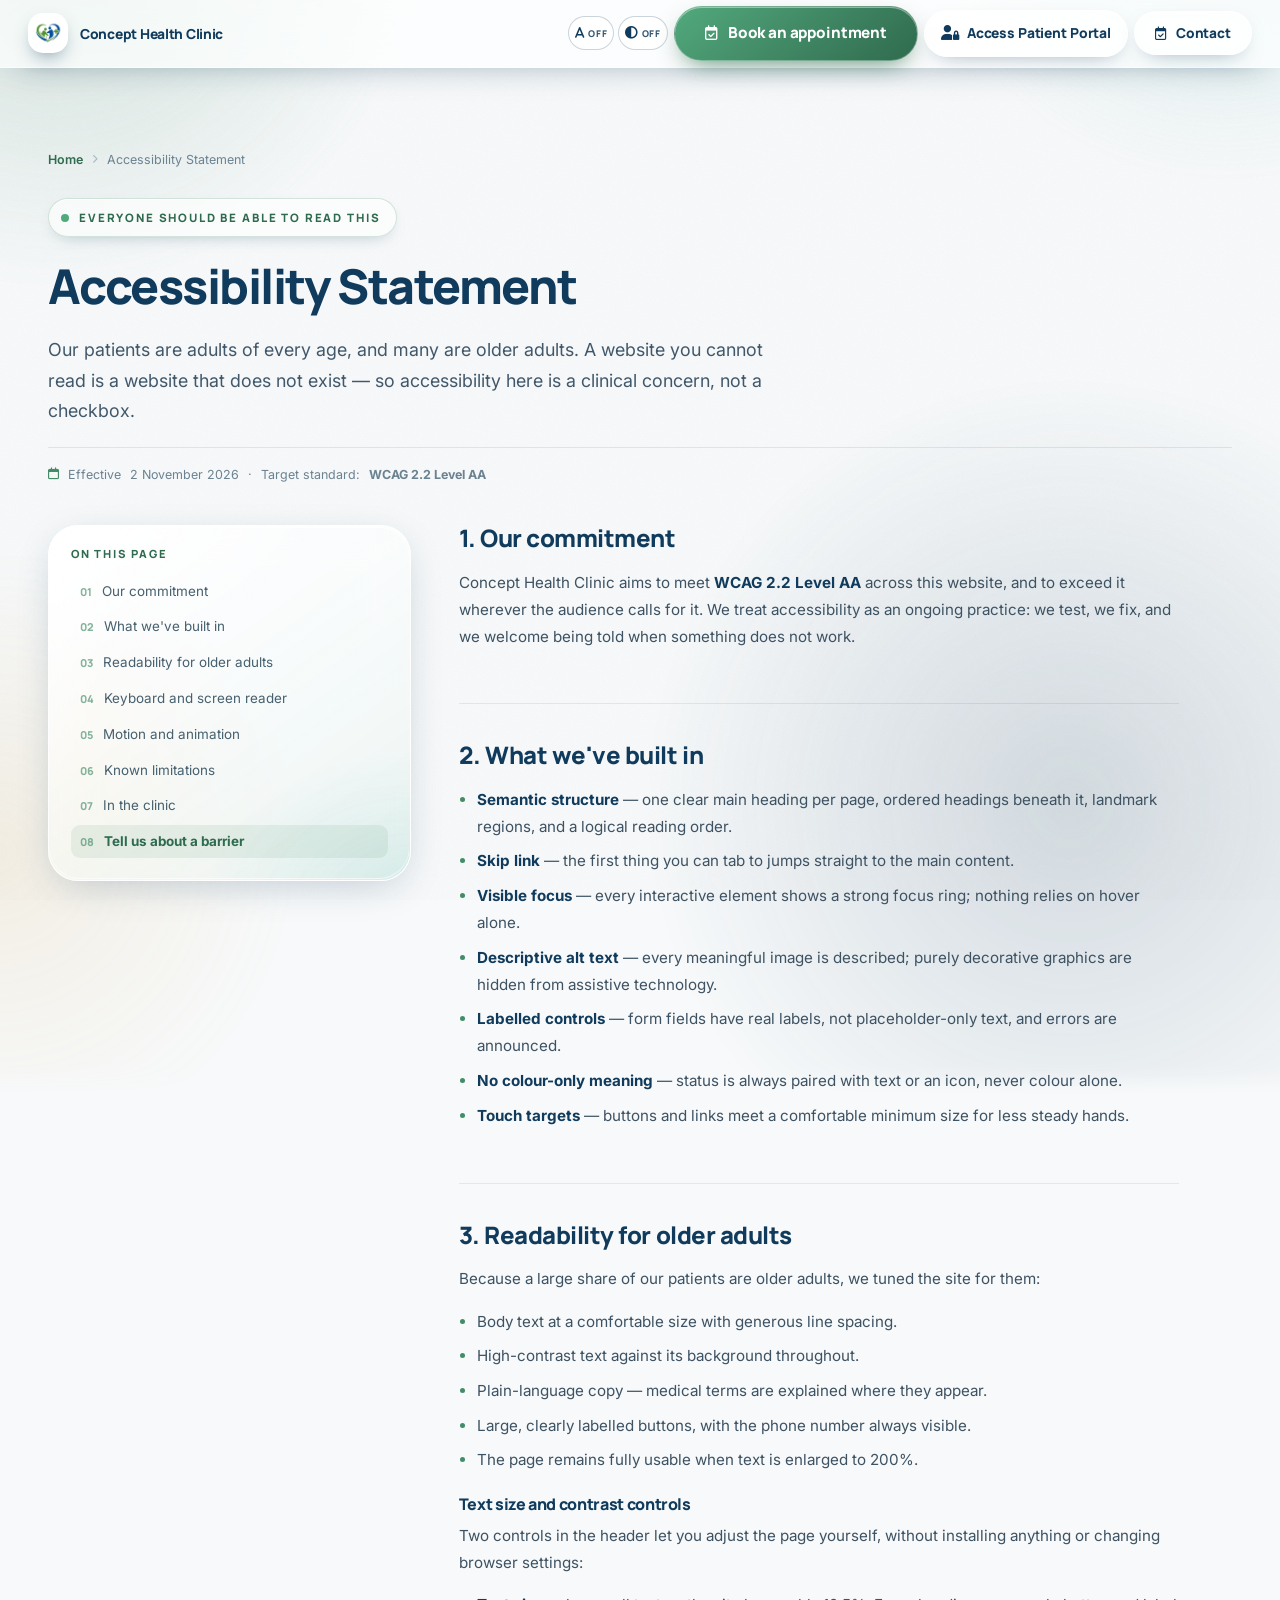
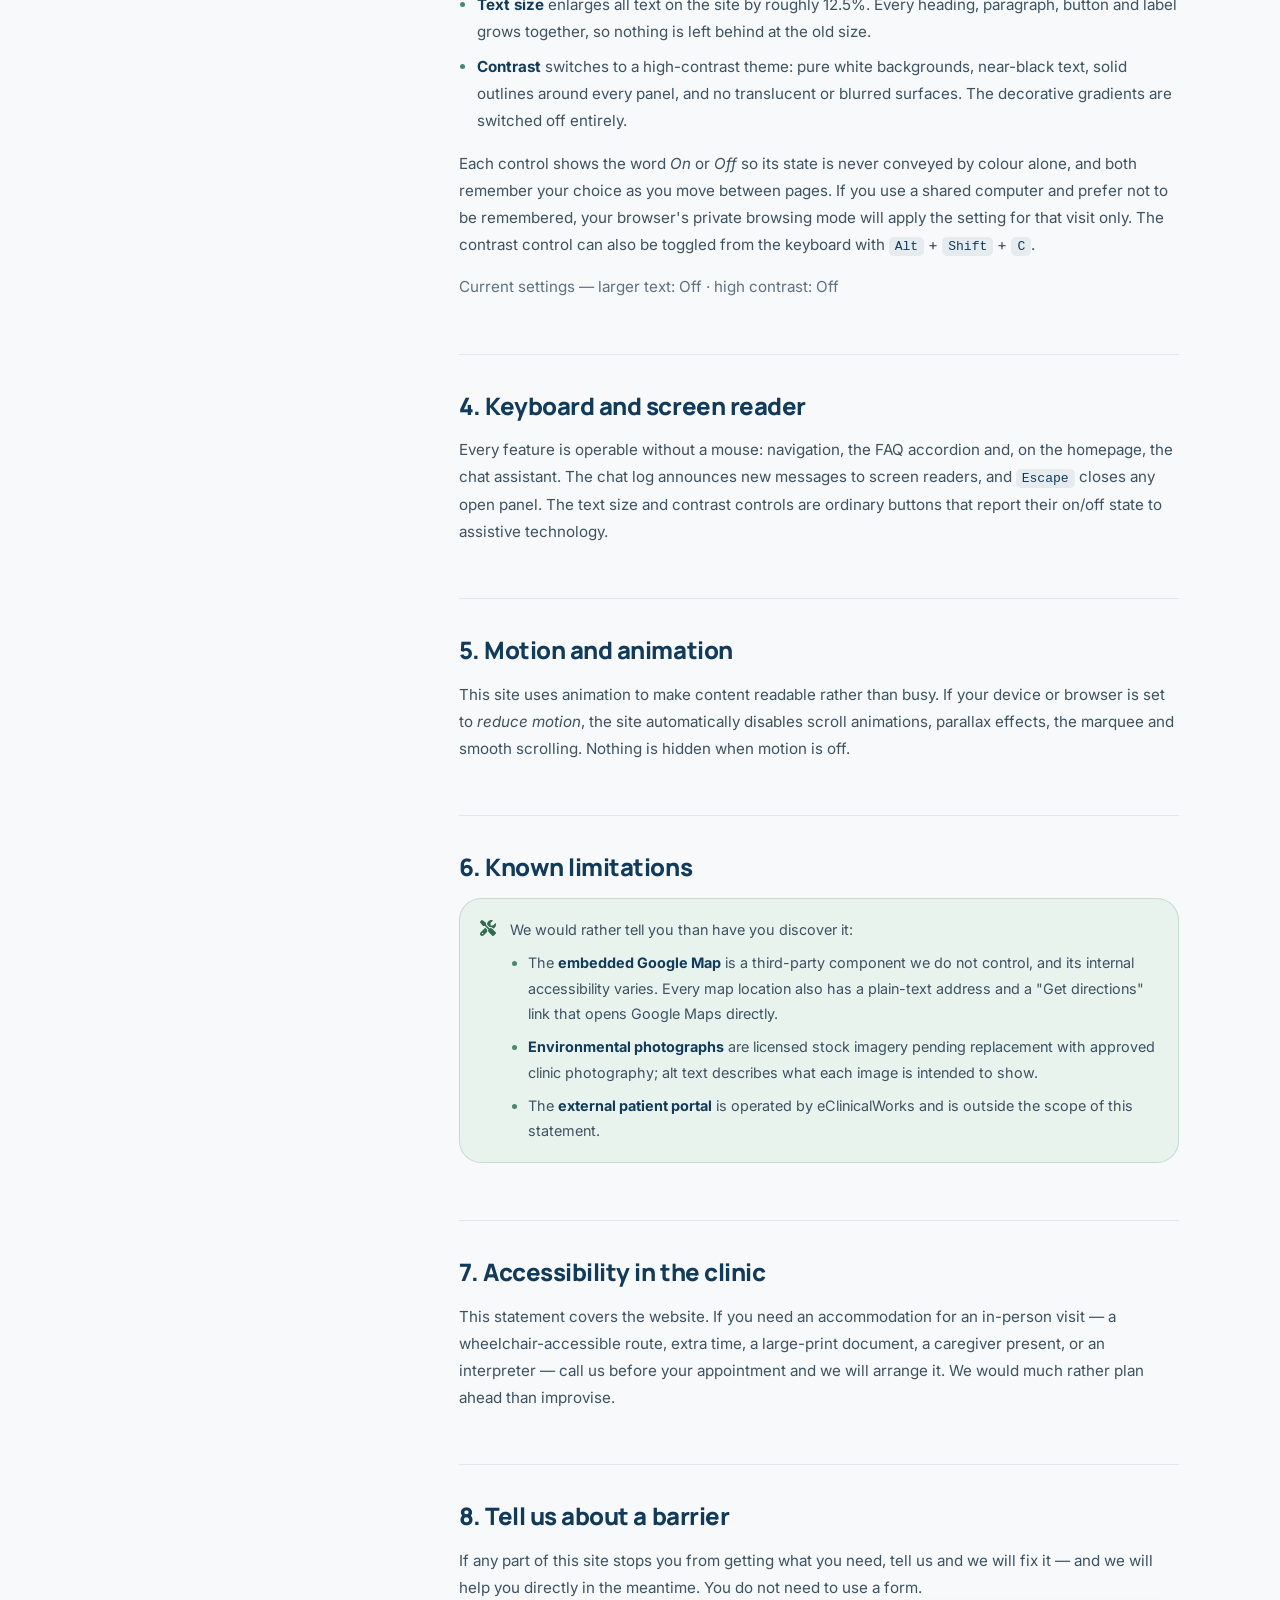
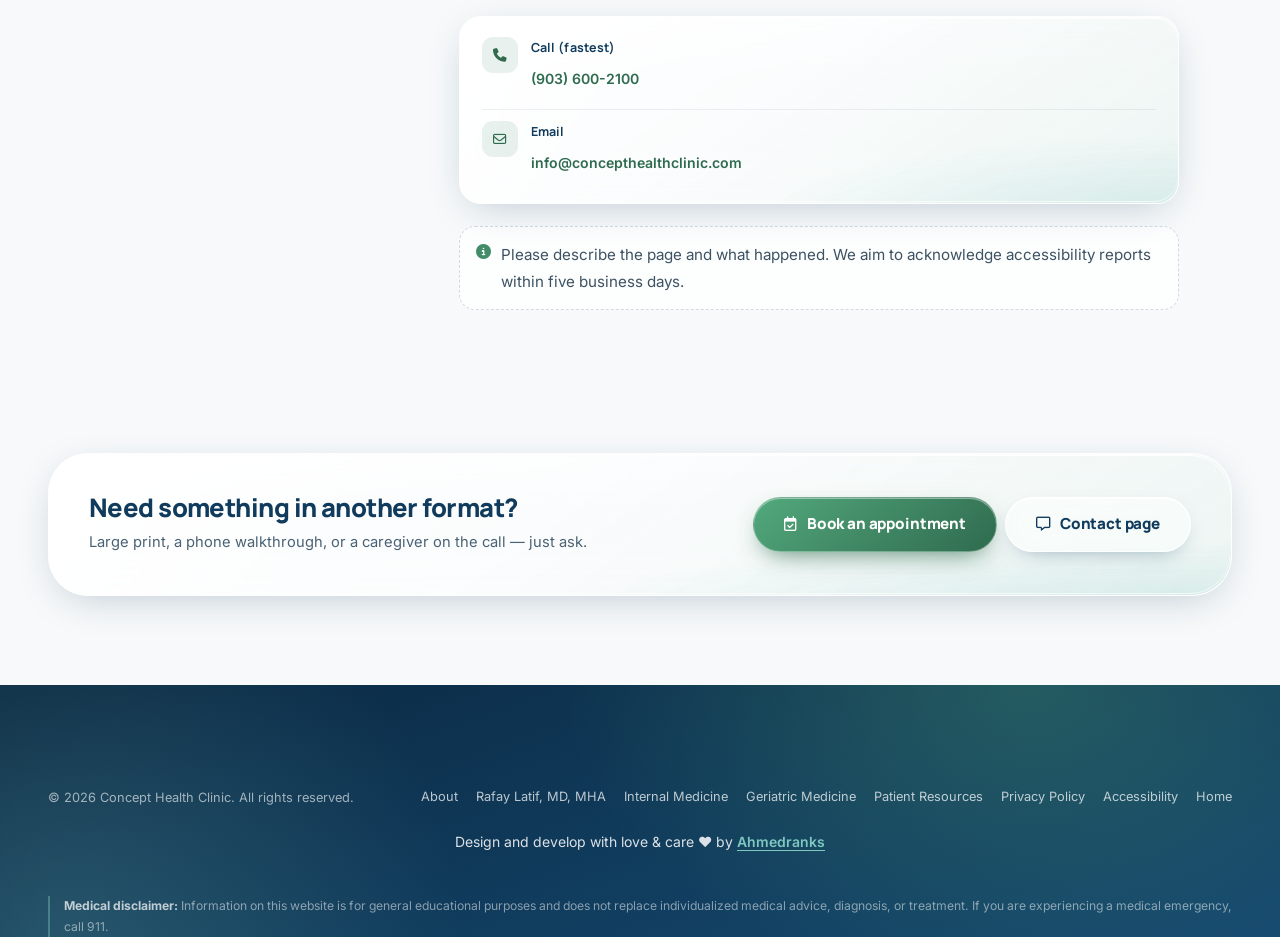
==== commit 05227c9a: "Add files via upload" ====
--- a/accessibility.html
+++ b/accessibility.html
@@ -6,7 +6,7 @@
   <meta name="theme-color" content="#103B5C">
 
   <title>Accessibility Statement | Concept Health Clinic — Denison, TX</title>
-  <meta name="description" content="Concept Health Clinic is committed to making this website usable for everyone, including older adults and people using assistive technology. Read what we've built and how to tell us about a barrier.">
+  <meta name="description" content="How Concept Health Clinic works to keep this website usable for everyone, including older adults and visitors using assistive technology.">
   <meta name="robots" content="index, follow">
   <link rel="canonical" href="https://www.concepthealthclinic.com/accessibility">
 
@@ -28,8 +28,8 @@
   <link href="https://fonts.googleapis.com/css2?family=Manrope:wght@600;700;800&family=Inter:wght@400;600;700&display=swap" rel="stylesheet">
   <link href="https://cdn.jsdelivr.net/npm/bootstrap@5.3.8/dist/css/bootstrap.min.css" rel="stylesheet">
   <link rel="stylesheet" href="https://cdnjs.cloudflare.com/ajax/libs/font-awesome/6.7.2/css/all.min.css">
-  <link rel="stylesheet" href="css/style.css">
-  <link rel="stylesheet" href="css/legal.css">
+  <link rel="stylesheet" href="css/style.min.css?v=fd4cfc3a66">
+  <link rel="stylesheet" href="css/legal.min.css?v=5f366b920f">
 
   <script type="application/ld+json">
   {
@@ -60,6 +60,20 @@
     ]
   }
   </script>
+    <!-- Accessibility preferences are applied before first paint so the page
+         never flashes the wrong text size or contrast. js/accessibility.js
+         reads the same two classes and wires up the toggle buttons. -->
+    <script>
+      (function(){
+        try {
+          var d = document.documentElement;
+          if (localStorage.getItem('chc:text-lg') === '1') d.classList.add('text-lg');
+          if (localStorage.getItem('chc:contrast') === '1') d.classList.add('contrast-high');
+        } catch (e) {}
+      })();
+    </script>
+  <link rel="preconnect" href="https://cdnjs.cloudflare.com" crossorigin>
+  <link rel="preconnect" href="https://cdn.jsdelivr.net" crossorigin>
 </head>
 
 <body class="legal-page">
@@ -71,7 +85,7 @@
       <div class="site-nav__inner">
         <a class="brand" href="index.html" aria-label="Concept Health Clinic — home">
           <span class="brand__mark" aria-hidden="true">
-            <img src="assets/logo-mark.png" alt="" width="26" height="26" decoding="async">
+            <img src="assets/logo-mark.webp" alt="" width="26" height="26" decoding="async">
           </span>
           <span class="brand__text">
             <span class="brand__name">Concept Health Clinic</span>
@@ -80,11 +94,26 @@
         </a>
 
         <div class="nav-actions">
-          <a href="tel:+19036002100" class="btn btn-call">
-            <span class="btn-call__icon"><i class="fa-solid fa-phone-volume" aria-hidden="true"></i></span>
-            <span class="btn-call__txt"><small>Call us today</small><span>(903) 600-2100</span></span>
+          <div class="pref-controls pref-controls--compact" role="group" aria-label="Reading preferences">
+            <button class="pref-toggle pref-toggle--icon" type="button" data-toggle-text aria-pressed="false" aria-label="Larger text" title="Larger text">
+              <i class="fa-solid fa-a" aria-hidden="true"></i>
+              <span class="pref-toggle__label">Text size</span>
+              <span class="pref-toggle__state" aria-hidden="true">Off</span>
+            </button>
+            <button class="pref-toggle pref-toggle--icon" type="button" data-toggle-contrast aria-pressed="false" aria-label="High contrast" title="High contrast">
+              <i class="fa-solid fa-circle-half-stroke" aria-hidden="true"></i>
+              <span class="pref-toggle__label">Contrast</span>
+              <span class="pref-toggle__state" aria-hidden="true">Off</span>
+            </button>
+          </div>
+          <a href="https://mycw263.ecwcloud.com/portal32043/jsp/100mp/login_otp.jsp" class="btn btn-glass-primary" target="_blank" rel="noopener noreferrer">
+            <i class="fa-regular fa-calendar-check" aria-hidden="true"></i> Book an appointment
           </a>
-          <a href="index.html#contact" class="btn btn-glass-ghost btn-sm d-none d-md-inline-flex">
+          <a href="https://mycw263.ecwcloud.com/portal32043/jsp/100mp/login_otp.jsp" class="btn btn-glass-ghost btn-nav-portal d-none d-lg-inline-flex"
+             target="_blank" rel="noopener noreferrer" aria-label="Access the patient portal (opens in a new tab)">
+            <i class="fa-solid fa-user-lock" aria-hidden="true"></i> Access Patient Portal
+          </a>
+          <a href="contact.html" class="btn btn-glass-ghost btn-sm d-none d-md-inline-flex">
             <i class="fa-regular fa-calendar-check" aria-hidden="true"></i> Contact
           </a>
         </div>
@@ -176,14 +205,44 @@
                 <li>Large, clearly labelled buttons, with the phone number always visible.</li>
                 <li>The page remains fully usable when text is enlarged to 200%.</li>
               </ul>
+
+              <h3>Text size and contrast controls</h3>
+              <p>
+                Two controls in the header let you adjust the page yourself, without installing
+                anything or changing browser settings:
+              </p>
+              <ul>
+                <li>
+                  <strong>Text size</strong> enlarges all text on the site by roughly 12.5%. Every
+                  heading, paragraph, button and label grows together, so nothing is left behind at
+                  the old size.
+                </li>
+                <li>
+                  <strong>Contrast</strong> switches to a high-contrast theme: pure white
+                  backgrounds, near-black text, solid outlines around every panel, and no translucent
+                  or blurred surfaces. The decorative gradients are switched off entirely.
+                </li>
+              </ul>
+              <p>
+                Each control shows the word <em>On</em> or <em>Off</em> so its state is never conveyed
+                by colour alone, and both remember your choice as you move between pages. If you use a
+                shared computer and prefer not to be remembered, your browser's private browsing mode
+                will apply the setting for that visit only. The contrast control can also be toggled
+                from the keyboard with <kbd>Alt</kbd> + <kbd>Shift</kbd> + <kbd>C</kbd>.
+              </p>
+              <p class="small text-muted-soft" data-pref-readout>
+                Current settings — larger text: Off · high contrast: Off
+              </p>
             </section>
 
             <section id="keyboard">
               <h2>4. Keyboard and screen reader</h2>
               <p>
-                Every feature is operable without a mouse: navigation, the testimonial slider, the
-                FAQ accordion, the photo gallery and the chat assistant. The chat log announces new
-                messages to screen readers, and <kbd>Escape</kbd> closes any open panel.
+                Every feature is operable without a mouse: navigation, the FAQ accordion and, on the
+                homepage, the chat assistant. The chat log announces new
+                messages to screen readers, and <kbd>Escape</kbd> closes any open panel. The text size
+                and contrast controls are ordinary buttons that report their on/off state to assistive
+                technology.
               </p>
             </section>
 
@@ -192,8 +251,8 @@
               <p>
                 This site uses animation to make content readable rather than busy. If your device or
                 browser is set to <em>reduce motion</em>, the site automatically disables scroll
-                animations, parallax effects, the marquee and smooth scrolling. The pop-up activity
-                notices are also suppressed. Nothing is hidden when motion is off.
+                animations, parallax effects, the marquee and smooth scrolling. Nothing is hidden
+                when motion is off.
               </p>
             </section>
 
@@ -276,11 +335,10 @@
             <p>Large print, a phone walkthrough, or a caregiver on the call — just ask.</p>
           </div>
           <div class="d-flex flex-wrap gap-2">
-            <a href="tel:+19036002100" class="btn btn-call">
-              <span class="btn-call__icon"><i class="fa-solid fa-phone-volume" aria-hidden="true"></i></span>
-              <span class="btn-call__txt"><small>Speak to a person</small><span>(903) 600-2100</span></span>
+            <a href="https://mycw263.ecwcloud.com/portal32043/jsp/100mp/login_otp.jsp" class="btn btn-glass-primary" target="_blank" rel="noopener noreferrer">
+              <i class="fa-regular fa-calendar-check" aria-hidden="true"></i> Book an appointment
             </a>
-            <a href="index.html#contact" class="btn btn-glass-ghost">
+            <a href="contact.html" class="btn btn-glass-ghost">
               <i class="fa-regular fa-message" aria-hidden="true"></i> Contact page
             </a>
           </div>
@@ -292,8 +350,14 @@
   <footer class="site-footer surface-navy">
     <div class="container">
       <div class="footer-bottom" style="margin-top:0;border-top:0">
+        <p class="footer-credit">Design and develop with love &amp; care ❤️ by <a href="https://ahmedranks.com/">Ahmedranks</a></p>
         <span>© <span data-current-year>2026</span> Concept Health Clinic. All rights reserved.</span>
         <span class="footer-stats">
+          <a href="about.html">About</a>
+          <a href="rafay-latif.html">Rafay Latif, MD, MHA</a>
+          <a href="internal-medicine-denison-tx.html">Internal Medicine</a>
+          <a href="geriatric-medicine-denison-tx.html">Geriatric Medicine</a>
+          <a href="patient-resources.html">Patient Resources</a>
           <a href="privacy-policy.html">Privacy Policy</a>
           <a href="accessibility.html">Accessibility</a>
           <a href="index.html">Home</a>
@@ -332,5 +396,7 @@
       Object.keys(map).forEach(function (id) { io.observe(document.getElementById(id)); });
     })();
   </script>
+  <p class="visually-hidden" id="prefAnnounce" role="status" aria-live="polite"></p>
+  <script src="js/accessibility.js?v=8c10de1bb3" defer></script>
 </body>
 </html>
--- a/css/style.min.css
+++ b/css/style.min.css
@@ -0,0 +1 @@
+:root { --navy: #103b5c; --navy-deep: #0a2841; --navy-ink: #071d30; --green: #438c68; --green-bright: #52a97c; --green-deep: #2f6b4e; --sage: #e7f2ed; --sage-deep: #d3e7dd; --pearl: #f7f9fa; --slate: #263746; --white: #ffffff; --aqua: #7ec8c0; --amber: #d9a441; --rose: #c96a72; --font-head: "Manrope", "DM Sans", system-ui, -apple-system, sans-serif; --font-body: "Inter", "Source Sans 3", system-ui, -apple-system, sans-serif; --r-xs: 12px; --r-sm: 16px; --r-md: 22px; --r-lg: 30px; --r-xl: 40px; --r-pill: 999px; --shadow-1: 0 1px 2px rgba(16, 59, 92, 0.06), 0 4px 14px rgba(16, 59, 92, 0.06); --shadow-2: 0 2px 6px rgba(16, 59, 92, 0.07), 0 14px 38px rgba(16, 59, 92, 0.1); --shadow-3: 0 8px 20px rgba(16, 59, 92, 0.1), 0 30px 70px rgba(16, 59, 92, 0.16); --shadow-glass: 0 10px 40px -12px rgba(16, 59, 92, 0.28), inset 0 1px 0 rgba(255, 255, 255, 0.7); --container: 1240px; --nav-h: 76px; --ease-glass: cubic-bezier(0.22, 1, 0.36, 1); --ease-spring: cubic-bezier(0.34, 1.56, 0.64, 1); --glass-bg: linear-gradient( 145deg, rgba(255, 255, 255, 0.82) 0%, rgba(255, 255, 255, 0.56) 42%, rgba(231, 242, 237, 0.62) 100% ); --glass-border: rgba(255, 255, 255, 0.85); --glass-blur: 22px; } *, *::before, *::after { box-sizing: border-box; } html { -webkit-text-size-adjust: 100%; } html.lenis { height: auto; } .lenis.lenis-smooth { scroll-behavior: auto !important; } .lenis.lenis-stopped { overflow: hidden; } body { margin: 0; font-family: var(--font-body); font-size: 1rem; line-height: 1.7; color: var(--slate); background-color: var(--pearl); -webkit-font-smoothing: antialiased; -moz-osx-font-smoothing: grayscale; overflow-x: hidden; position: relative; } body::before { content: ""; position: fixed; inset: -20vh -10vw; z-index: -2; pointer-events: none; background: radial-gradient(46vw 46vw at 12% 8%, rgba(67, 140, 104, 0.22), transparent 62%), radial-gradient(40vw 40vw at 88% 4%, rgba(126, 200, 192, 0.26), transparent 60%), radial-gradient(52vw 52vw at 78% 78%, rgba(16, 59, 92, 0.16), transparent 64%), radial-gradient(38vw 38vw at 8% 82%, rgba(217, 164, 65, 0.12), transparent 62%); filter: blur(8px); animation: ambientDrift 26s ease-in-out infinite alternate; } body::after { content: ""; position: fixed; inset: 0; z-index: -1; pointer-events: none; opacity: 0.35; background-image: url("data:image/svg+xml,%3Csvg xmlns='http://www.w3.org/2000/svg' width='140' height='140'%3E%3Cfilter id='n'%3E%3CfeTurbulence type='fractalNoise' baseFrequency='0.9' numOctaves='3'/%3E%3CfeColorMatrix type='saturate' values='0'/%3E%3C/filter%3E%3Crect width='140' height='140' filter='url(%23n)' opacity='0.16'/%3E%3C/svg%3E"); } @keyframes ambientDrift { 0%   { transform: translate3d(0, 0, 0) scale(1); } 50%  { transform: translate3d(-2%, 1.5%, 0) scale(1.06); } 100% { transform: translate3d(2%, -1.5%, 0) scale(1.03); } } h1, h2, h3, h4, h5, h6 { font-family: var(--font-head); color: var(--navy); font-weight: 800; line-height: 1.12; letter-spacing: -0.022em; margin: 0 0 0.6em; text-wrap: balance; } p { margin: 0 0 1.1em; } p:last-child { margin-bottom: 0; } a { color: var(--green-deep); text-decoration: none; transition: color 0.25s var(--ease-glass); } a:hover { color: var(--navy); } img { max-width: 100%; height: auto; display: block; } ::selection { background: rgba(67, 140, 104, 0.25); color: var(--navy-ink); } :focus-visible { outline: 3px solid var(--green); outline-offset: 3px; border-radius: 6px; } .skip-link { position: fixed; top: -120px; left: 50%; transform: translateX(-50%); z-index: 3000; background: var(--navy); color: #fff; padding: 14px 26px; border-radius: 0 0 var(--r-sm) var(--r-sm); font-weight: 700; transition: top 0.3s var(--ease-glass); } .skip-link:focus { top: 0; color: #fff; } .container-xxl, .container { max-width: var(--container); padding-left: 28px; padding-right: 28px; } @media (max-width: 400px) { .container, .container-xxl { padding-left: 22px; padding-right: 22px; } .row.g-5 { --bs-gutter-x: 2.4rem; } } .section { padding: clamp(64px, 9vw, 130px) 0; position: relative; } .section--tight { padding: clamp(48px, 6vw, 84px) 0; } .surface-sage { background: linear-gradient(180deg, rgba(231, 242, 237, 0.72), rgba(247, 249, 250, 0.9)); } .surface-white { background: linear-gradient(180deg, rgba(255, 255, 255, 0.94), rgba(247, 249, 250, 0.86)); } .surface-navy { background: radial-gradient(60vw 40vw at 80% 0%, rgba(67, 140, 104, 0.4), transparent 60%), radial-gradient(50vw 50vw at 5% 100%, rgba(126, 200, 192, 0.22), transparent 62%), linear-gradient(160deg, var(--navy-deep), var(--navy) 55%, #164a70); color: rgba(255, 255, 255, 0.86); } .surface-navy h2, .surface-navy h3, .surface-navy h4 { color: #fff; } .text-green { color: var(--green-deep) !important; } .text-navy { color: var(--navy) !important; } .text-muted-soft { color: #5d7183 !important; } .lead-soft { font-size: clamp(1.02rem, 1.4vw, 1.16rem); line-height: 1.75; color: #41586b; } .eyebrow { display: inline-flex; max-width: 100%; align-items: center; gap: 10px; font-family: var(--font-head); font-size: 0.72rem; font-weight: 800; letter-spacing: 0.16em; text-transform: uppercase; color: var(--green-deep); background: rgba(255, 255, 255, 0.62); border: 1px solid rgba(67, 140, 104, 0.22); padding: 9px 16px 9px 12px; border-radius: var(--r-pill); box-shadow: inset 0 1px 0 #fff, 0 6px 18px -10px rgba(16, 59, 92, 0.4); backdrop-filter: blur(12px); -webkit-backdrop-filter: blur(12px); margin-bottom: 22px; } .eyebrow .dot { width: 8px; height: 8px; border-radius: 50%; background: var(--green-bright); box-shadow: 0 0 0 0 rgba(82, 169, 124, 0.7); animation: pulseDot 2.4s infinite; flex: 0 0 auto; } .surface-navy .eyebrow { color: #d8fff0; background: rgba(255, 255, 255, 0.1); border-color: rgba(255, 255, 255, 0.24); } @keyframes pulseDot { 0%   { box-shadow: 0 0 0 0 rgba(82, 169, 124, 0.65); } 70%  { box-shadow: 0 0 0 12px rgba(82, 169, 124, 0); } 100% { box-shadow: 0 0 0 0 rgba(82, 169, 124, 0); } } .section-head { max-width: 760px; margin: 0 auto clamp(38px, 5vw, 62px); text-align: center; } .section-head h2 { font-size: clamp(1.85rem, 4.1vw, 3.05rem); } .section-head p { color: #4a6274; } .title-underline { position: relative; display: inline-block; } .title-underline::after { content: ""; position: absolute; left: 0; right: 0; bottom: 0.06em; height: 0.32em; background: linear-gradient(90deg, rgba(82, 169, 124, 0.55), rgba(126, 200, 192, 0.42)); border-radius: 4px; z-index: -1; transform: scaleX(0); transform-origin: left; transition: transform 0.9s var(--ease-glass) 0.25s; } .title-underline.is-in::after { transform: scaleX(1); } .glass { position: relative; background: var(--glass-bg); border: 1px solid var(--glass-border); border-radius: var(--r-lg); box-shadow: var(--shadow-glass); backdrop-filter: blur(var(--glass-blur)) saturate(180%); -webkit-backdrop-filter: blur(var(--glass-blur)) saturate(180%); overflow: hidden; isolation: isolate; } .glass::before { content: ""; position: absolute; inset: 0; pointer-events: none; z-index: 0; background: linear-gradient(115deg, rgba(255, 255, 255, 0.9) 0%, rgba(255, 255, 255, 0) 26%), radial-gradient(120% 90% at 12% -10%, rgba(255, 255, 255, 0.95), transparent 52%), radial-gradient(90% 70% at 100% 108%, rgba(126, 200, 192, 0.26), transparent 64%); opacity: 0.9; } .glass::after { content: ""; position: absolute; inset: 1px; border-radius: inherit; pointer-events: none; z-index: 0; box-shadow: inset 0 -1px 0 rgba(255, 255, 255, 0.6), inset 0 1px 0 rgba(255, 255, 255, 0.9); } .glass > * { position: relative; z-index: 1; } .glass--dark { background: radial-gradient(70% 110% at 100% 0%, rgba(67, 140, 104, 0.55), transparent 62%), radial-gradient(60% 90% at 0% 100%, rgba(126, 200, 192, 0.24), transparent 64%), linear-gradient(150deg, rgba(10, 40, 65, 0.96), rgba(16, 59, 92, 0.94) 55%, rgba(23, 80, 111, 0.92)); border-color: rgba(255, 255, 255, 0.18); box-shadow: 0 30px 70px -26px rgba(4, 20, 34, 0.75), inset 0 1px 0 rgba(255, 255, 255, 0.28); } .glass--dark::before { background: linear-gradient(115deg, rgba(255, 255, 255, 0.16) 0%, rgba(255, 255, 255, 0) 32%), radial-gradient(120% 90% at 14% -10%, rgba(255, 255, 255, 0.12), transparent 55%); } .glass--dark::after { box-shadow: inset 0 1px 0 rgba(255, 255, 255, 0.3); } .btn { font-family: var(--font-head); font-weight: 800; font-size: 0.95rem; letter-spacing: -0.01em; border-radius: var(--r-pill); padding: 15px 30px; border: 1px solid transparent; transition: transform 0.35s var(--ease-glass), box-shadow 0.35s var(--ease-glass), background 0.35s var(--ease-glass), color 0.3s var(--ease-glass); display: inline-flex; align-items: center; justify-content: center; gap: 10px; position: relative; overflow: hidden; will-change: transform; } .btn:active { transform: scale(0.975); } .btn i { font-size: 0.95em; } .btn::after { content: ""; position: absolute; top: 0; bottom: 0; left: -60%; width: 40%; background: linear-gradient(100deg, transparent, rgba(255, 255, 255, 0.55), transparent); transform: skewX(-18deg); transition: left 0.7s var(--ease-glass); pointer-events: none; } .btn:hover::after { left: 120%; } .btn-glass-primary { background: linear-gradient(140deg, var(--green-bright), var(--green) 45%, var(--green-deep)); color: #fff !important; box-shadow: 0 10px 26px -10px rgba(47, 107, 78, 0.85), inset 0 1px 0 rgba(255, 255, 255, 0.42); border-color: rgba(255, 255, 255, 0.28); } .btn-glass-primary:hover { transform: translateY(-3px); color: #fff !important; box-shadow: 0 18px 38px -12px rgba(47, 107, 78, 0.9), inset 0 1px 0 rgba(255, 255, 255, 0.5); } .btn-glass-navy { background: linear-gradient(140deg, #17517a, var(--navy) 55%, var(--navy-deep)); color: #fff !important; border-color: rgba(255, 255, 255, 0.22); box-shadow: 0 10px 26px -12px rgba(16, 59, 92, 0.9), inset 0 1px 0 rgba(255, 255, 255, 0.3); } .btn-glass-navy:hover { transform: translateY(-3px); box-shadow: 0 18px 40px -14px rgba(16, 59, 92, 0.95); } .btn-glass-ghost { background: rgba(255, 255, 255, 0.55); backdrop-filter: blur(14px) saturate(180%); -webkit-backdrop-filter: blur(14px) saturate(180%); color: var(--navy) !important; border-color: rgba(255, 255, 255, 0.9); box-shadow: 0 8px 22px -12px rgba(16, 59, 92, 0.5), inset 0 1px 0 #fff; } .btn-glass-ghost:hover { transform: translateY(-3px); background: rgba(255, 255, 255, 0.8); box-shadow: 0 16px 32px -14px rgba(16, 59, 92, 0.55), inset 0 1px 0 #fff; } .btn-glass-outline { background: transparent; color: var(--navy) !important; border-color: rgba(16, 59, 92, 0.28); } .btn-glass-outline:hover { background: var(--navy); color: #fff !important; transform: translateY(-3px); } .btn-lg { padding: 18px 38px; font-size: 1.02rem; } .btn-sm { padding: 11px 20px; font-size: 0.85rem; } @keyframes callRing { 0%, 100% { transform: rotate(0) scale(1); } 10% { transform: rotate(-14deg) scale(1.05); } 20% { transform: rotate(12deg) scale(1.05); } 30% { transform: rotate(-8deg) scale(1.02); } 40% { transform: rotate(0) scale(1); } } .topbar { background: linear-gradient(90deg, var(--navy-deep), var(--navy) 60%, #17506f); color: rgba(255, 255, 255, 0.85); font-size: 0.8rem; padding: 8px 0; position: relative; z-index: 1045; } .topbar__inner { display: flex; align-items: center; justify-content: space-between; gap: 16px; flex-wrap: wrap; } .topbar a { color: rgba(255, 255, 255, 0.9); } .topbar a:hover { color: #fff; } .topbar__item { display: inline-flex; align-items: center; gap: 8px; white-space: nowrap; } .topbar a.topbar__item { min-height: 44px; } .topbar__item i { color: var(--aqua); } .topbar__group { display: flex; gap: 22px; flex-wrap: wrap; align-items: center; } .site-nav { position: sticky; top: 0; z-index: 1040; padding: 12px 0; transition: padding 0.4s var(--ease-glass), background 0.4s var(--ease-glass), box-shadow 0.4s var(--ease-glass), backdrop-filter 0.4s var(--ease-glass); background: rgba(247, 249, 250, 0.55); backdrop-filter: blur(18px) saturate(170%); -webkit-backdrop-filter: blur(18px) saturate(170%); border-bottom: 1px solid rgba(255, 255, 255, 0.6); } .site-nav.is-scrolled { padding: 6px 0; background: rgba(255, 255, 255, 0.72); box-shadow: 0 10px 34px -18px rgba(16, 59, 92, 0.5); } .site-nav__inner { display: flex; align-items: center; justify-content: space-between; gap: 18px; } .brand { display: inline-flex; align-items: center; gap: 12px; } .brand__mark { width: 46px; height: 46px; border-radius: 15px; display: grid; place-items: center; color: #fff; font-size: 1.15rem; background: linear-gradient(145deg, var(--green-bright), var(--green) 45%, var(--navy)); box-shadow: 0 8px 20px -8px rgba(16, 59, 92, 0.7), inset 0 1px 0 rgba(255, 255, 255, 0.45); position: relative; flex: 0 0 auto; transition: transform 0.5s var(--ease-spring); } .brand:hover .brand__mark { transform: rotate(-8deg) scale(1.06); } .brand__mark::after { content: ""; position: absolute; inset: 0; border-radius: inherit; background: linear-gradient(150deg, rgba(255, 255, 255, 0.55), transparent 55%); } .brand__text { display: flex; flex-direction: column; line-height: 1.1; } .brand__name { font-family: var(--font-head); font-weight: 800; font-size: 1.02rem; color: var(--navy); letter-spacing: -0.02em; } .brand__tag { font-size: 0.63rem; letter-spacing: 0.13em; text-transform: uppercase; color: var(--green-deep); font-weight: 700; } .nav-list { display: flex; align-items: center; gap: 4px; list-style: none; margin: 0; padding: 0; } .nav-link { font-family: var(--font-head); font-weight: 700; font-size: 0.9rem; color: var(--navy) !important; padding: 10px 14px !important; border-radius: var(--r-pill); position: relative; transition: color 0.25s var(--ease-glass), background 0.3s var(--ease-glass); } .nav-link:hover, .nav-link.active { background: rgba(67, 140, 104, 0.1); color: var(--green-deep) !important; } .nav-link::after { content: ""; position: absolute; left: 14px; right: 14px; bottom: 5px; height: 2px; background: var(--green); border-radius: 2px; transform: scaleX(0); transition: transform 0.35s var(--ease-glass); } .nav-link:hover::after, .nav-link.active::after { transform: scaleX(1); } .nav-actions { display: flex; align-items: center; gap: 10px; } .nav-toggle { width: 48px; height: 48px; border-radius: 14px; border: 1px solid rgba(16, 59, 92, 0.14); background: rgba(255, 255, 255, 0.7); display: grid; place-items: center; gap: 5px; padding: 0; cursor: pointer; } .nav-toggle span { display: block; width: 20px; height: 2px; border-radius: 2px; background: var(--navy); transition: transform 0.4s var(--ease-glass), opacity 0.3s; } .nav-toggle[aria-expanded="true"] span:nth-child(1) { transform: translateY(7px) rotate(45deg); } .nav-toggle[aria-expanded="true"] span:nth-child(2) { opacity: 0; } .nav-toggle[aria-expanded="true"] span:nth-child(3) { transform: translateY(-7px) rotate(-45deg); } .nav-mobile { position: fixed; inset: 0; z-index: 1039; background: rgba(247, 249, 250, 0.86); backdrop-filter: blur(26px) saturate(180%); -webkit-backdrop-filter: blur(26px) saturate(180%); padding: calc(var(--nav-h) + 30px) 24px 40px; overflow-y: auto; opacity: 0; visibility: hidden; transform: translateY(-12px); transition: opacity 0.4s var(--ease-glass), transform 0.4s var(--ease-glass), visibility 0.4s; } .nav-mobile.is-open { opacity: 1; visibility: visible; transform: translateY(0); } .nav-mobile ul { list-style: none; margin: 0 0 24px; padding: 0; display: grid; gap: 6px; } .nav-mobile a { display: flex; align-items: center; justify-content: space-between; font-family: var(--font-head); font-weight: 700; font-size: 1.08rem; color: var(--navy); padding: 15px 18px; border-radius: var(--r-sm); background: rgba(255, 255, 255, 0.7); border: 1px solid rgba(255, 255, 255, 0.9); box-shadow: 0 6px 18px -14px rgba(16, 59, 92, 0.6); } .nav-mobile a i { color: var(--green); font-size: 0.8rem; } .footer-stats { display: flex; flex-wrap: wrap; align-items: center; gap: 18px; } @media (max-width: 575.98px) { .footer-stats { gap: 12px; font-size: 0.74rem; } } .scroll-progress { position: fixed; top: 0; left: 0; height: 3px; width: 100%; z-index: 1060; transform-origin: 0 50%; transform: scaleX(0); background: linear-gradient(90deg, var(--green-bright), var(--aqua), var(--navy)); pointer-events: none; } .hero { position: relative; padding: clamp(48px, 7vw, 92px) 0 clamp(70px, 9vw, 120px); overflow: hidden; isolation: isolate; } .hero__blob { position: absolute; border-radius: 50%; filter: blur(50px); opacity: 0.6; z-index: -1; pointer-events: none; will-change: transform; } .hero__blob--a { width: 46vw; height: 46vw; max-width: 560px; max-height: 560px; top: -12%; left: -8%; background: radial-gradient(circle at 30% 30%, rgba(82, 169, 124, 0.55), rgba(126, 200, 192, 0.18) 60%, transparent 72%); } .hero__blob--b { width: 38vw; height: 38vw; max-width: 480px; max-height: 480px; top: 26%; right: -22%; background: radial-gradient(circle at 60% 40%, rgba(16, 59, 92, 0.42), rgba(126, 200, 192, 0.16) 62%, transparent 74%); } .hero__blob--c { width: 30vw; height: 30vw; max-width: 380px; max-height: 380px; bottom: -20%; left: 30%; background: radial-gradient(circle at 50% 50%, rgba(217, 164, 65, 0.3), transparent 70%); } .hero h1 { font-size: clamp(2rem, 3.6vw, 3.5rem); letter-spacing: -0.035em; line-height: 1.03; margin-bottom: 0.4em; } .hero h1 .grad { background: linear-gradient(105deg, var(--green-deep), var(--green-bright) 38%, #35a3a0 68%, var(--navy)); -webkit-background-clip: text; background-clip: text; -webkit-text-fill-color: transparent; color: transparent; display: inline-block; } .hero__sub { font-family: var(--font-head); font-weight: 700; font-size: clamp(1rem, 1.9vw, 1.22rem); color: var(--navy); margin-top: clamp(10px, 1.4vw, 18px); margin-bottom: 18px; letter-spacing: -0.01em; } .hero__copy { color: #40586b; font-size: clamp(0.98rem, 1.25vw, 1.08rem); line-height: 1.78; max-width: 60ch; } .hero__cta { display: flex; flex-wrap: wrap; gap: 14px; margin: 30px 0 26px; } .hero__trust { display: flex; flex-wrap: wrap; gap: 12px 26px; padding-top: 22px; border-top: 1px solid rgba(16, 59, 92, 0.1); } .hero__trust-item { display: inline-flex; align-items: center; gap: 9px; font-size: 0.84rem; font-weight: 600; color: #455e70; } .hero__trust-item i { color: var(--green); font-size: 1rem; } .hero-visual { position: relative; perspective: 1400px; } .hero-card { border-radius: var(--r-xl); padding: 14px; transform-style: preserve-3d; transition: transform 0.25s ease-out; will-change: transform; } .hero-card__img { border-radius: calc(var(--r-xl) - 8px); overflow: hidden; position: relative; aspect-ratio: 4 / 4.4; background: var(--sage); } .hero-card__img img { width: 100%; height: 100%; object-fit: cover; transition: transform 1.4s var(--ease-glass); } .hero-card:hover .hero-card__img img { transform: scale(1.06); } .hero-card__badge { position: absolute; bottom: 18px; left: 18px; right: 18px; border-radius: var(--r-md); padding: 14px 16px; display: flex; align-items: center; gap: 12px; transform: translateZ(38px); } .hero-card__badge i { width: 40px; height: 40px; border-radius: 12px; display: grid; place-items: center; background: linear-gradient(145deg, var(--green-bright), var(--green-deep)); color: #fff; flex: 0 0 auto; font-size: 1rem; } .hero-card__badge strong { display: block; font-family: var(--font-head); font-size: 0.88rem; color: var(--navy); line-height: 1.2; } .hero-card__badge span { font-size: 0.74rem; color: #56707f; } .hero__scroll-hint { display: inline-flex; align-items: center; gap: 10px; font-size: 0.72rem; letter-spacing: 0.18em; text-transform: uppercase; font-weight: 800; color: #6b8291; margin-top: 34px; } .hero__scroll-hint .mouse { width: 22px; height: 34px; border: 2px solid rgba(16, 59, 92, 0.3); border-radius: 12px; position: relative; } .hero__scroll-hint .mouse::after { content: ""; position: absolute; top: 6px; left: 50%; translate: -50% 0; width: 3px; height: 7px; border-radius: 2px; background: var(--green); animation: wheel 1.8s ease-in-out infinite; } @keyframes wheel { 0% { transform: translateY(0); opacity: 1; } 70% { transform: translateY(11px); opacity: 0; } 100% { transform: translateY(0); opacity: 0; } } .marquee { overflow: hidden; border-top: 1px solid rgba(16, 59, 92, 0.08); border-bottom: 1px solid rgba(16, 59, 92, 0.08); background: rgba(255, 255, 255, 0.6); backdrop-filter: blur(14px); -webkit-backdrop-filter: blur(14px); padding: 18px 0; mask-image: linear-gradient(90deg, transparent, #000 8%, #000 92%, transparent); -webkit-mask-image: linear-gradient(90deg, transparent, #000 8%, #000 92%, transparent); } .marquee__track { display: flex; gap: 54px; width: max-content; animation: marquee 42s linear infinite; } .marquee:hover .marquee__track { animation-play-state: paused; } .marquee__item { display: inline-flex; align-items: center; gap: 12px; font-family: var(--font-head); font-weight: 700; font-size: 0.9rem; color: #4c6474; white-space: nowrap; } .marquee__item i { color: var(--green); font-size: 1.05rem; } @keyframes marquee { from { transform: translateX(0); } to { transform: translateX(-50%); } } .card-lift { transition: transform 0.55s var(--ease-glass), box-shadow 0.55s var(--ease-glass); height: 100%; } .card-lift:hover { transform: translateY(-8px); box-shadow: 0 26px 60px -28px rgba(16, 59, 92, 0.45); } .svc-card { padding: clamp(24px, 3vw, 36px); height: 100%; display: flex; flex-direction: column; } .svc-card__icon { width: 62px; height: 62px; border-radius: 20px; display: grid; place-items: center; font-size: 1.5rem; color: #fff; background: linear-gradient(145deg, var(--green-bright), var(--green) 50%, var(--navy)); box-shadow: 0 12px 26px -12px rgba(47, 107, 78, 0.9), inset 0 1px 0 rgba(255, 255, 255, 0.4); margin-bottom: 22px; position: relative; transition: transform 0.5s var(--ease-spring); } .svc-card:hover .svc-card__icon { transform: rotate(-7deg) scale(1.08); } .svc-card__icon--navy { background: linear-gradient(145deg, #1c6396, var(--navy) 55%, var(--navy-deep)); box-shadow: 0 12px 26px -12px rgba(16, 59, 92, 0.9), inset 0 1px 0 rgba(255, 255, 255, 0.35); } .svc-card__icon--aqua { background: linear-gradient(145deg, #8fd8d0, #4a9bb8 60%, var(--navy)); box-shadow: 0 12px 26px -12px rgba(74, 155, 184, 0.9), inset 0 1px 0 rgba(255, 255, 255, 0.4); } .svc-card h3 { font-size: 1.28rem; margin-bottom: 10px; } .svc-card p { color: #4d6474; font-size: 0.95rem; } .svc-card__list { list-style: none; padding: 0; margin: 16px 0 22px; display: grid; gap: 9px; } .svc-card__list li { display: flex; gap: 10px; font-size: 0.9rem; color: #45606f; align-items: flex-start; } .svc-card__list i { color: var(--green); margin-top: 4px; font-size: 0.78rem; flex: 0 0 auto; } .svc-card__list { margin-bottom: 0; } .tile { padding: clamp(20px, 2.4vw, 28px); border-radius: var(--r-md); height: 100%; } .tile__icon { width: 48px; height: 48px; border-radius: 14px; display: grid; place-items: center; background: rgba(67, 140, 104, 0.12); color: var(--green-deep); font-size: 1.15rem; margin-bottom: 16px; border: 1px solid rgba(67, 140, 104, 0.18); } .tile h3 { font-size: 1.08rem; margin-bottom: 8px; } .tile p { font-size: 0.9rem; color: #4f6777; margin: 0; } .journey { display: grid; gap: 34px; } .journey__visual { position: relative; } .journey__sticky { position: sticky; top: calc(var(--nav-h) + 26px); } .journey__stage { border-radius: var(--r-xl); padding: 22px; min-height: 420px; display: grid; place-items: center; position: relative; overflow: hidden; } .journey__stage-inner { text-align: center; position: relative; z-index: 2; } .journey__num { font-family: var(--font-head); font-size: clamp(3.6rem, 11vw, 6.4rem); font-weight: 800; line-height: 0.86; letter-spacing: -0.05em; background: linear-gradient(150deg, rgba(67, 140, 104, 0.9), rgba(16, 59, 92, 0.28)); -webkit-background-clip: text; background-clip: text; -webkit-text-fill-color: transparent; margin-bottom: 6px; } .journey__stage-inner h3 { font-size: 1.3rem; } .journey__stage-inner p { font-size: 0.92rem; color: #47606f; max-width: 30ch; margin: 0 auto; } .journey__ring { position: absolute; inset: -30%; border-radius: 50%; border: 1px dashed rgba(67, 140, 104, 0.22); animation: spinSlow 44s linear infinite; } .journey__ring--2 { inset: -8%; border-color: rgba(16, 59, 92, 0.14); animation-duration: 30s; animation-direction: reverse; } @keyframes spinSlow { to { transform: rotate(360deg); } } .journey__step { padding: 26px 28px; border-radius: var(--r-lg); margin-bottom: 20px; transition: box-shadow 0.5s var(--ease-glass), transform 0.5s var(--ease-glass), border-color 0.5s; border: 1px solid rgba(255, 255, 255, 0.8); background: linear-gradient(145deg, rgba(255, 255, 255, 0.7), rgba(231, 242, 237, 0.55)); backdrop-filter: blur(16px) saturate(170%); -webkit-backdrop-filter: blur(16px) saturate(170%); box-shadow: 0 12px 34px -24px rgba(16, 59, 92, 0.6), inset 0 1px 0 #fff; } .journey__step.is-active { border-color: rgba(67, 140, 104, 0.45); box-shadow: 0 22px 54px -26px rgba(47, 107, 78, 0.65), 0 0 0 1px rgba(67, 140, 104, 0.18), inset 0 1px 0 #fff; transform: translateX(6px); } .journey__step-label { font-size: 0.68rem; letter-spacing: 0.16em; text-transform: uppercase; font-weight: 800; color: var(--green-deep); margin-bottom: 8px; display: block; } .journey__step h3 { font-size: 1.16rem; margin-bottom: 8px; } .journey__step p { font-size: 0.93rem; color: #4d6575; margin: 0; } .stats-grid { display: grid; grid-template-columns: repeat(2, 1fr); gap: 14px; } .stat { padding: 24px 20px; border-radius: var(--r-md); text-align: center; transition: transform 0.5s var(--ease-glass); } .stat:hover { transform: translateY(-6px); } .stat__num { font-family: var(--font-head); font-size: clamp(1.9rem, 4.4vw, 2.9rem); font-weight: 800; color: var(--navy); line-height: 1; letter-spacing: -0.04em; display: flex; align-items: baseline; justify-content: center; gap: 2px; } .stat__num .suffix { font-size: 0.55em; color: var(--green); } .stat__label { font-size: 0.78rem; color: #5b7280; margin-top: 8px; font-weight: 600; letter-spacing: 0.02em; } .physician { position: relative; } .physician__photo { border-radius: var(--r-xl); overflow: hidden; position: relative; aspect-ratio: 4 / 4.6; box-shadow: 0 30px 70px -34px rgba(16, 59, 92, 0.6); } .physician__photo img { width: 100%; height: 100%; object-fit: cover; } .physician__photo::after { content: ""; position: absolute; inset: 0; background: linear-gradient(180deg, transparent 45%, rgba(10, 40, 65, 0.78)); } .physician__photo-caption { position: absolute; bottom: 0; left: 0; right: 0; padding: 24px; z-index: 2; } .physician__photo-caption strong { display: block; font-family: var(--font-head); color: #fff; font-size: 1.15rem; } .physician__photo-caption span { font-size: 0.8rem; color: rgba(255, 255, 255, 0.76); } .timeline { position: relative; padding-left: 30px; margin-top: 26px; } .timeline::before { content: ""; position: absolute; left: 8px; top: 6px; bottom: 6px; width: 2px; background: linear-gradient(180deg, var(--green), rgba(126, 200, 192, 0.35), transparent); } .timeline__item { position: relative; padding-bottom: 20px; } .timeline__item::before { content: ""; position: absolute; left: -26px; top: 7px; width: 12px; height: 12px; border-radius: 50%; background: #fff; border: 3px solid var(--green); box-shadow: 0 0 0 4px rgba(67, 140, 104, 0.12); } .timeline__item strong { display: block; font-family: var(--font-head); font-size: 0.95rem; color: var(--navy); } .timeline__item span { font-size: 0.86rem; color: #55707f; } .offer { border-radius: var(--r-xl); padding: clamp(28px, 4vw, 54px); position: relative; overflow: hidden; } .offer::before { content: ""; position: absolute; inset: 0; background: radial-gradient(60% 100% at 100% 0%, rgba(126, 200, 192, 0.35), transparent 62%); pointer-events: none; } .offer h2 { font-size: clamp(1.6rem, 3.4vw, 2.4rem); } .offer .checklist { list-style: none; padding: 0; margin: 0; display: grid; gap: 11px; } .offer .checklist li { display: flex; gap: 11px; align-items: flex-start; color: rgba(255, 255, 255, 0.85); font-size: 0.92rem; } .offer .checklist i { color: var(--aqua); margin-top: 5px; font-size: 0.8rem; } .faq-list { display: grid; gap: 12px; } .faq-item { border-radius: var(--r-md); overflow: hidden; border: 1px solid rgba(255, 255, 255, 0.85); background: rgba(255, 255, 255, 0.66); backdrop-filter: blur(16px) saturate(170%); -webkit-backdrop-filter: blur(16px) saturate(170%); box-shadow: 0 10px 28px -24px rgba(16, 59, 92, 0.7), inset 0 1px 0 #fff; transition: box-shadow 0.4s var(--ease-glass); } .faq-item.is-open { box-shadow: 0 20px 44px -28px rgba(16, 59, 92, 0.6), inset 0 1px 0 #fff; } .faq-q { width: 100%; text-align: left; background: none; border: 0; padding: 20px 22px; display: flex; align-items: center; justify-content: space-between; gap: 16px; font-family: var(--font-head); font-weight: 700; font-size: 0.99rem; color: var(--navy); cursor: pointer; } .faq-q i { flex: 0 0 auto; width: 30px; height: 30px; border-radius: 50%; display: grid; place-items: center; font-size: 0.7rem; background: rgba(67, 140, 104, 0.12); color: var(--green-deep); transition: transform 0.4s var(--ease-glass), background 0.3s; } .faq-item.is-open .faq-q i { transform: rotate(180deg); background: var(--green); color: #fff; } .faq-a { max-height: 0; overflow: hidden; transition: max-height 0.5s var(--ease-glass); } .faq-a__inner { padding: 0 22px 22px; font-size: 0.93rem; color: #4d6575; } .contact-card { padding: clamp(24px, 3.4vw, 40px); border-radius: var(--r-lg); height: auto; } #contact .row > .col-lg-5 > .contact-card { height: 100%; } .contact-row { display: flex; gap: 14px; align-items: flex-start; padding: 14px 0; border-bottom: 1px solid rgba(16, 59, 92, 0.08); } .contact-row:last-of-type { border-bottom: 0; } .contact-row__icon { width: 44px; height: 44px; border-radius: 13px; flex: 0 0 auto; display: grid; place-items: center; background: rgba(67, 140, 104, 0.12); color: var(--green-deep); border: 1px solid rgba(67, 140, 104, 0.16); font-size: 1rem; } .contact-row strong { display: block; font-family: var(--font-head); font-size: 0.86rem; color: var(--navy); } .contact-row a, .contact-row p { font-size: 0.9rem; color: #4f6777; margin: 0; } .hours-table { width: 100%; border-collapse: collapse; font-size: 0.88rem; margin-top: 8px; } .hours-table td { padding: 9px 0; border-bottom: 1px dashed rgba(16, 59, 92, 0.12); color: #4f6777; } .hours-table tr:last-child td { border-bottom: 0; } .hours-table td:last-child { text-align: right; font-weight: 700; color: var(--navy); } .hours-table tr.is-today td { color: var(--green-deep); font-weight: 700; } .hours-table tr.is-today td:first-child::after { content: "TODAY"; font-size: 0.6rem; letter-spacing: 0.1em; background: rgba(67, 140, 104, 0.16); color: var(--green-deep); padding: 2px 6px; border-radius: 5px; margin-left: 8px; vertical-align: middle; } .form-label { font-family: var(--font-head); font-weight: 700; font-size: 0.84rem; color: var(--navy); margin-bottom: 6px; } .form-control, .form-select { border-radius: var(--r-xs); border: 1px solid rgba(16, 59, 92, 0.14); background: rgba(255, 255, 255, 0.8); padding: 13px 16px; font-size: 0.94rem; color: var(--slate); transition: border-color 0.3s, box-shadow 0.3s, background 0.3s; } .form-control:focus, .form-select:focus { border-color: var(--green); box-shadow: 0 0 0 4px rgba(67, 140, 104, 0.14); background: #fff; } .form-notice { font-size: 0.78rem; color: #6c8291; background: rgba(217, 164, 65, 0.1); border: 1px solid rgba(217, 164, 65, 0.28); border-radius: var(--r-xs); padding: 12px 14px; display: flex; gap: 10px; } .form-notice i { color: var(--amber); margin-top: 3px; } .form-status { font-size: 0.86rem; font-weight: 600; margin-top: 12px; } .map-frame { border-radius: var(--r-lg); overflow: hidden; border: 1px solid rgba(255, 255, 255, 0.9); box-shadow: 0 20px 50px -30px rgba(16, 59, 92, 0.6); min-height: 260px; background: linear-gradient(145deg, var(--sage), var(--pearl)); display: grid; place-items: center; text-align: center; padding: 26px; } .site-footer { padding-top: clamp(48px, 6vw, 80px); position: relative; } .site-footer__grid { display: grid; gap: 34px; } .footer-brand .brand__name { color: #fff; } .footer-brand .brand__tag { color: var(--aqua); } .footer-about { color: rgba(255, 255, 255, 0.68); font-size: 0.9rem; max-width: 38ch; } .footer-title { font-family: var(--font-head); font-size: 0.82rem; letter-spacing: 0.14em; text-transform: uppercase; color: #fff; margin-bottom: 18px; font-weight: 800; } .footer-links { list-style: none; padding: 0; margin: 0; display: grid; gap: 10px; } .footer-links a { color: rgba(255, 255, 255, 0.68); font-size: 0.88rem; display: inline-flex; align-items: center; gap: 8px; min-height: 44px; transition: color 0.3s, transform 0.3s var(--ease-glass); } .footer-links a:hover { color: #fff; transform: translateX(4px); } .footer-links a i { font-size: 0.6rem; color: var(--aqua); } .footer-contact { list-style: none; padding: 0; margin: 0; display: grid; gap: 14px; } .footer-contact li { display: flex; gap: 12px; font-size: 0.88rem; color: rgba(255, 255, 255, 0.7); } .footer-contact i { color: var(--aqua); margin-top: 4px; width: 16px; text-align: center; } .footer-contact a { color: rgba(255, 255, 255, 0.82); display: inline-flex; align-items: center; min-height: 44px; } .footer-contact a:hover { color: #fff; } .svc-card p a, .faq-a__inner a, .about p a, .physician p a { display: inline-block; padding-block: 10px; margin-block: -10px; } .social-row { display: flex; gap: 10px; margin-top: 22px; } .social-row a { width: 40px; height: 40px; border-radius: 12px; display: grid; place-items: center; background: rgba(255, 255, 255, 0.08); border: 1px solid rgba(255, 255, 255, 0.14); color: rgba(255, 255, 255, 0.8); transition: all 0.35s var(--ease-glass); } .social-row a:hover { background: var(--green); color: #fff; transform: translateY(-3px); border-color: var(--green); } .footer-bottom { margin-top: 44px; padding: 22px 0; border-top: 1px solid rgba(255, 255, 255, 0.12); display: flex; flex-wrap: wrap; gap: 12px; justify-content: space-between; align-items: center; font-size: 0.8rem; color: rgba(255, 255, 255, 0.6); } .disclaimer { margin-top: 18px; font-size: 0.76rem; line-height: 1.65; color: rgba(255, 255, 255, 0.5); border-left: 2px solid rgba(126, 200, 192, 0.4); padding-left: 14px; } .emergency-bar { background: rgba(201, 106, 114, 0.14); border: 1px solid rgba(201, 106, 114, 0.32); border-radius: var(--r-xs); padding: 12px 16px; font-size: 0.8rem; color: #ffd9dc; display: flex; gap: 10px; align-items: flex-start; margin-top: 20px; } .emergency-bar i { color: #ff9aa2; margin-top: 3px; } .fab-stack { position: fixed; right: 16px; bottom: 16px; z-index: 1080; display: flex; flex-direction: column; align-items: flex-end; gap: 12px; } .fab-stack--left { left: 16px; right: auto; align-items: flex-start; bottom: 16px; z-index: 1079; } .fab { position: relative; width: 58px; height: 58px; border-radius: 50%; border: 1px solid rgba(255, 255, 255, 0.5); display: grid; place-items: center; font-size: 1.35rem; color: #fff; cursor: pointer; box-shadow: 0 14px 32px -12px rgba(10, 40, 65, 0.7), inset 0 1px 0 rgba(255, 255, 255, 0.4); transition: transform 0.4s var(--ease-spring), box-shadow 0.4s; text-decoration: none; } .fab:hover { transform: scale(1.09) translateY(-2px); color: #fff; } .fab::before { content: ""; position: absolute; inset: 0; border-radius: 50%; background: inherit; z-index: -1; animation: fabPulse 2.8s ease-out infinite; } @keyframes fabPulse { 0% { transform: scale(1); opacity: 0.55; } 100% { transform: scale(1.75); opacity: 0; } } .fab--booking { background: linear-gradient(145deg, #5aa87f, var(--green) 55%, var(--green-deep)); } .fab--booking::before { animation-duration: 3.2s; } .fab__label { position: absolute; right: calc(100% + 12px); white-space: nowrap; background: rgba(10, 40, 65, 0.94); color: #fff; font-size: 0.76rem; font-weight: 700; font-family: var(--font-head); padding: 8px 12px; border-radius: 10px; opacity: 0; transform: translateX(8px); transition: all 0.35s var(--ease-glass); pointer-events: none; backdrop-filter: blur(8px); } .fab:hover .fab__label { opacity: 1; transform: translateX(0); } .fab-stack--left .fab__label { right: auto; left: calc(100% + 12px); transform: translateX(-8px); } .fab-stack--left .fab:hover .fab__label { transform: translateX(0); } .chatbot { position: fixed; right: 16px; bottom: 16px; z-index: 1090; width: min(400px, calc(100vw - 32px)); max-height: min(660px, calc(100vh - 32px)); border-radius: var(--r-lg); display: flex; flex-direction: column; overflow: hidden; opacity: 0; visibility: hidden; transform: translateY(24px) scale(0.96); transform-origin: bottom right; transition: opacity 0.42s var(--ease-glass), transform 0.42s var(--ease-spring), visibility 0.42s; box-shadow: 0 40px 90px -30px rgba(4, 20, 34, 0.6), inset 0 1px 0 rgba(255, 255, 255, 0.7); } .chatbot.is-open { opacity: 1; visibility: visible; transform: translateY(0) scale(1); } .chatbot__head { padding: 16px 18px; display: flex; align-items: center; gap: 12px; background: linear-gradient(140deg, var(--navy), #144e73 60%, var(--green-deep)); color: #fff; flex: 0 0 auto; } .chatbot__avatar { width: 42px; height: 42px; border-radius: 13px; display: grid; place-items: center; background: rgba(255, 255, 255, 0.16); border: 1px solid rgba(255, 255, 255, 0.3); font-size: 1.1rem; flex: 0 0 auto; position: relative; } .chatbot__avatar::after { content: ""; position: absolute; right: -1px; bottom: -1px; width: 11px; height: 11px; border-radius: 50%; background: #4ade80; border: 2px solid #144e73; } .chatbot__head-text strong { display: block; font-family: var(--font-head); font-size: 0.94rem; line-height: 1.2; } .chatbot__head-text span { font-size: 0.72rem; color: rgba(255, 255, 255, 0.72); display: flex; align-items: center; gap: 6px; } .chatbot__head-text span i { font-size: 0.5rem; color: #4ade80; } .chatbot__close { margin-left: auto; background: rgba(255, 255, 255, 0.12); border: 1px solid rgba(255, 255, 255, 0.2); color: #fff; width: 34px; height: 34px; border-radius: 10px; display: grid; place-items: center; cursor: pointer; transition: background 0.3s, transform 0.3s; font-size: 0.85rem; } .chatbot__close:hover { background: rgba(255, 255, 255, 0.24); transform: rotate(90deg); } .chatbot__body { padding: 18px; overflow-y: auto; flex: 1 1 auto; display: flex; flex-direction: column; gap: 12px; background: linear-gradient(180deg, rgba(247, 249, 250, 0.98), rgba(231, 242, 237, 0.94)); scrollbar-width: thin; scrollbar-color: rgba(16, 59, 92, 0.25) transparent; min-height: 200px; } .chatbot__body::-webkit-scrollbar { width: 6px; } .chatbot__body::-webkit-scrollbar-thumb { background: rgba(16, 59, 92, 0.2); border-radius: 3px; } .msg { display: flex; gap: 9px; max-width: 92%; animation: msgIn 0.45s var(--ease-glass) both; } @keyframes msgIn { from { opacity: 0; transform: translateY(10px); } to { opacity: 1; transform: translateY(0); } } .msg--bot { align-self: flex-start; } .msg--user { align-self: flex-end; flex-direction: row-reverse; } .msg__bubble { padding: 11px 14px; border-radius: 16px; font-size: 0.86rem; line-height: 1.55; box-shadow: 0 6px 18px -14px rgba(16, 59, 92, 0.8); } .msg--bot .msg__bubble { background: #fff; color: #33495a; border: 1px solid rgba(255, 255, 255, 0.9); border-bottom-left-radius: 5px; } .msg--user .msg__bubble { background: linear-gradient(140deg, var(--green-bright), var(--green-deep)); color: #fff; border-bottom-right-radius: 5px; } .msg__bubble strong { color: var(--navy); } .msg__bubble a { text-decoration: underline; font-weight: 700; } .msg--user .msg__bubble a { color: #fff; } .typing { display: inline-flex; gap: 4px; align-items: center; padding: 4px 0; } .typing span { width: 7px; height: 7px; border-radius: 50%; background: #98adba; animation: typingBounce 1.2s infinite; } .typing span:nth-child(2) { animation-delay: 0.15s; } .typing span:nth-child(3) { animation-delay: 0.3s; } @keyframes typingBounce { 0%, 60%, 100% { transform: translateY(0); opacity: 0.5; } 30% { transform: translateY(-5px); opacity: 1; } } .chatbot__chips { padding: 12px 14px 14px; display: flex; flex-wrap: wrap; gap: 8px; background: rgba(255, 255, 255, 0.92); border-top: 1px solid rgba(16, 59, 92, 0.08); flex: 0 0 auto; max-height: 210px; overflow-y: auto; } .chip { font-family: var(--font-head); font-size: 0.76rem; font-weight: 700; padding: 8px 13px; border-radius: var(--r-pill); background: rgba(231, 242, 237, 0.9); border: 1px solid rgba(67, 140, 104, 0.28); color: var(--green-deep); cursor: pointer; transition: all 0.3s var(--ease-glass); display: inline-flex; align-items: center; gap: 6px; animation: chipIn 0.4s var(--ease-glass) both; } @keyframes chipIn { from { opacity: 0; transform: scale(0.9); } to { opacity: 1; transform: scale(1); } } .chip:hover { background: var(--green); color: #fff; border-color: var(--green); transform: translateY(-2px); } .chip--call { background: linear-gradient(140deg, #1c6291, var(--navy) 60%, var(--navy-deep)); color: #fff; border-color: rgba(255, 255, 255, 0.24); width: 100%; justify-content: center; box-shadow: 0 8px 20px -10px rgba(16, 59, 92, 0.9); } .chatbot__chips .chip--call + .chip { flex: 1 1 100%; justify-content: center; } .chip--call:hover { background: var(--navy-deep); border-color: var(--navy-deep); } .chatbot__foot { display: flex; gap: 8px; padding: 10px 14px; background: #fff; border-top: 1px solid rgba(16, 59, 92, 0.08); flex: 0 0 auto; } .chatbot__input { flex: 1 1 auto; border: 1px solid rgba(16, 59, 92, 0.14); border-radius: var(--r-pill); padding: 10px 16px; font-size: 0.86rem; font-family: var(--font-body); outline: none; transition: border-color 0.3s, box-shadow 0.3s; background: var(--pearl); min-width: 0; } .chatbot__input:focus { border-color: var(--green); box-shadow: 0 0 0 3px rgba(67, 140, 104, 0.14); } .chatbot__send { width: 42px; height: 42px; border-radius: 50%; border: 0; flex: 0 0 auto; background: linear-gradient(140deg, var(--green-bright), var(--green-deep)); color: #fff; cursor: pointer; display: grid; place-items: center; transition: transform 0.3s var(--ease-spring); } .chatbot__send:hover { transform: scale(1.08) rotate(-8deg); } .chatbot__send:disabled { opacity: 0.45; cursor: not-allowed; transform: none; } [data-reveal] { will-change: transform, opacity; } .js-reveal-ready [data-reveal] { opacity: 0; } .no-js [data-reveal] { opacity: 1 !important; transform: none !important; } .tilt-card { transform-style: preserve-3d; will-change: transform; } .liquid-divider { height: 90px; width: 100%; display: block; margin: -1px 0; } .liquid-divider path { animation: liquidWave 12s ease-in-out infinite alternate; } @keyframes liquidWave { 0% { transform: translateX(0) } 100% { transform: translateX(-40px) } } @media (min-width: 576px) { .stats-grid { grid-template-columns: repeat(2, 1fr); } } @media (min-width: 768px) { .stats-grid { grid-template-columns: repeat(4, 1fr); } .journey { grid-template-columns: 1fr 1fr; gap: 48px; } .site-footer__grid { grid-template-columns: 1.5fr 1fr 1fr; } .hero-card__img { aspect-ratio: 4 / 4.9; } } @media (min-width: 992px) { .site-footer__grid { grid-template-columns: 1.6fr 0.9fr 0.9fr 1.2fr; } .journey { grid-template-columns: 1.05fr 1fr; gap: 64px; } } @media (min-width: 1200px) { :root { --nav-h: 82px; } .hero { padding-top: 70px; } } @media (max-width: 575.98px) { .hero { padding-top: 22px; } .hero h1 { margin-bottom: 0.32em; } .hero__sub { margin-bottom: 12px; } .hero__copy { font-size: 0.94rem; line-height: 1.7; } .hero__cta { margin: 20px 0 18px; } } @media (min-width: 1200px) and (max-height: 860px) { .hero { padding-top: 34px; padding-bottom: 56px; } .hero h1 { margin-bottom: 0.3em; } .hero__sub { margin-bottom: 12px; } .hero__cta { margin: 22px 0 20px; } } @media (max-width: 991.98px) { .nav-desktop { display: none !important; } .hero-visual { margin-top: 48px; } .journey__sticky { position: relative; top: 0; } .journey__visual { order: -1; } .chatbot { right: 12px; bottom: 12px; } .fab-stack { right: 12px; bottom: 12px; } .fab-stack--left { left: 12px; bottom: 12px; } .fab { width: 52px; height: 52px; font-size: 1.2rem; } } @media (min-width: 992px) { .nav-mobile { display: none; } .nav-toggle { display: none; } } @media (max-width: 575.98px) { .brand { gap: 9px; min-width: 0; } .brand__mark { width: 40px; height: 40px; border-radius: 13px; font-size: 1rem; } .brand__text { min-width: 0; } .brand__name { font-size: 0.84rem; letter-spacing: -0.02em; white-space: nowrap; } .brand__tag { font-size: 0.5rem; letter-spacing: 0.06em; white-space: nowrap; } .nav-actions { gap: 8px; } .site-nav__inner { gap: 10px; } .hero__cta { gap: 10px; } .hero__cta .btn { width: 100%; } .topbar__group--right [data-open-status] { display: none; } .hero-card__badge { transform: none; } .fab__label { display: none; } } @media (prefers-reduced-motion: reduce) { *, *::before, *::after { animation-duration: 0.001ms !important; animation-iteration-count: 1 !important; transition-duration: 0.001ms !important; scroll-behavior: auto !important; } body::before { animation: none; } .marquee__track { animation: none; } [data-reveal], .js-reveal-ready [data-reveal] { opacity: 1 !important; transform: none !important; } } @media print { body { background: #fff; color: #000; } body::before, body::after { display: none; } } .preloader { position: fixed; inset: 0; z-index: 4000; display: grid; place-items: center; background: radial-gradient(60vw 60vw at 20% 10%, rgba(82, 169, 124, 0.28), transparent 62%), radial-gradient(50vw 50vw at 85% 80%, rgba(16, 59, 92, 0.22), transparent 66%), linear-gradient(160deg, var(--pearl), var(--sage)); transition: opacity 0.75s var(--ease-glass), visibility 0.75s, filter 0.75s; } .preloader.is-done { opacity: 0; visibility: hidden; filter: blur(14px); pointer-events: none; } .preloader__inner { text-align: center; padding: 0 24px; } .preloader__mark { width: 76px; height: 76px; margin: 0 auto 20px; border-radius: 24px; display: grid; place-items: center; font-size: 1.9rem; color: #fff; background: linear-gradient(145deg, var(--green-bright), var(--green) 45%, var(--navy)); box-shadow: 0 20px 44px -18px rgba(16, 59, 92, 0.75), inset 0 1px 0 rgba(255, 255, 255, 0.45); animation: preloaderBeat 1.6s ease-in-out infinite; } @keyframes preloaderBeat { 0%, 100% { transform: scale(1); } 18% { transform: scale(1.09); } 32% { transform: scale(0.98); } 46% { transform: scale(1.05); } } .preloader__wordmark { font-family: var(--font-head); font-weight: 800; font-size: 1.12rem; color: var(--navy); letter-spacing: -0.02em; margin-bottom: 18px; } .preloader__bar { width: 190px; height: 5px; margin: 0 auto; border-radius: 3px; background: rgba(16, 59, 92, 0.12); overflow: hidden; } .preloader__bar span { display: block; height: 100%; width: 40%; border-radius: 3px; background: linear-gradient(90deg, var(--green), var(--aqua), var(--navy)); animation: preloaderSlide 1.25s ease-in-out infinite; } @keyframes preloaderSlide { 0% { transform: translateX(-110%); } 100% { transform: translateX(360%); } } .preloader__note { margin: 16px 0 0; font-size: 0.76rem; letter-spacing: 0.1em; text-transform: uppercase; font-weight: 700; color: #7b91a0; } .about-media { position: relative; } .about-media__img { width: 100%; border-radius: var(--r-xl); aspect-ratio: 4 / 3; object-fit: cover; box-shadow: 0 28px 64px -32px rgba(16, 59, 92, 0.6); } .back-to-top { position: fixed; right: 16px; bottom: calc(16px + 64px + 12px); z-index: 1075; width: 42px; height: 42px; border-radius: 50%; border: 1px solid rgba(255, 255, 255, 0.85); background: rgba(255, 255, 255, 0.8); backdrop-filter: blur(14px) saturate(180%); -webkit-backdrop-filter: blur(14px) saturate(180%); color: var(--navy); display: grid; place-items: center; font-size: 0.85rem; cursor: pointer; box-shadow: 0 10px 26px -14px rgba(16, 59, 92, 0.7); opacity: 0; visibility: hidden; transform: translateY(10px); transition: all 0.4s var(--ease-glass); } .back-to-top.is-visible { opacity: 1; visibility: visible; transform: translateY(0); } .back-to-top:hover { background: var(--navy); color: #fff; transform: translateY(-3px); } @media (max-width: 575.98px) { .back-to-top { right: 12px; bottom: calc(12px + 58px + 10px); width: 44px; height: 44px; } } .was-validated .form-control:invalid, .was-validated .form-select:invalid { border-color: rgba(201, 106, 114, 0.7); box-shadow: 0 0 0 4px rgba(201, 106, 114, 0.1); } .was-validated .form-control:valid, .was-validated .form-select:valid { border-color: rgba(67, 140, 104, 0.65); } .form-check-input { width: 1.15em; height: 1.15em; margin-top: 0.22em; } .form-check-input:checked { background-color: var(--green); border-color: var(--green); } .form-check-input:focus { box-shadow: 0 0 0 4px rgba(67, 140, 104, 0.14); border-color: var(--green); } .form-check-label { color: #4f6777; line-height: 1.55; } @media (max-width: 767.98px) { .journey__stage { min-height: 240px; } .journey__stage-inner p { font-size: 0.85rem; } } .has-js .no-js-hide { display: none; } .text-balance { text-wrap: balance; } h4.h6 { font-size: 0.98rem; letter-spacing: -0.01em; } .svc-card h4 { font-family: var(--font-head); } .contact-row a, .footer-contact a { word-break: break-word; } @media (min-width: 1200px) { .nav-actions { gap: 12px; } } @media (min-width: 768px) { } @media (min-width: 1400px) { .hero h1 { font-size: 3.6rem; } } @media (min-width: 768px) { .journey__stage { min-height: 460px; } } @media (max-width: 1199.98px) { .nav-desktop { display: none !important; } .nav-toggle { display: grid; } .brand__name { white-space: nowrap; } .brand__tag { white-space: nowrap; } } @media (min-width: 1200px) { .nav-desktop { display: block; } .nav-toggle { display: none; } .brand__name { font-size: 1rem; } } @media (min-width: 1200px) and (max-width: 1339.98px) { .nav-link { padding: 10px 10px !important; font-size: 0.85rem; } .nav-link::after { left: 10px; right: 10px; } .brand__tag { font-size: 0.56rem; } } .brand__mark { background: #fff; padding: 5px; overflow: hidden; } .brand__mark img { width: 100%; height: 100%; object-fit: contain; display: block; } .brand__mark::after { display: none; } .brand:hover .brand__mark { transform: rotate(-4deg) scale(1.05); } .brand__mark--footer { box-shadow: 0 8px 20px -8px rgba(4, 20, 34, 0.7), 0 0 0 1px rgba(255, 255, 255, 0.16); } @media (max-width: 575.98px) { .brand__mark { width: 40px; height: 40px; padding: 4px; } .brand__mark img { width: 30px; height: 30px; } } .map-frame--live { position: relative; min-height: 400px; padding: 0; display: block; overflow: hidden; background: radial-gradient(60% 60% at 20% 10%, rgba(82, 169, 124, 0.16), transparent 62%), linear-gradient(145deg, var(--sage), var(--pearl)); } .map-frame--live iframe { position: absolute; inset: 0; width: 100%; height: 100%; border: 0; opacity: 0; transition: opacity 0.5s var(--ease-glass); } .map-frame--live.is-loaded iframe { opacity: 1; } .map-frame--live.is-loaded .map-facade { opacity: 0; pointer-events: none; } .map-facade { position: absolute; inset: 0; display: grid; place-items: center; padding: 26px; text-align: center; transition: opacity 0.45s var(--ease-glass); } .map-facade__inner { max-width: 420px; } .map-facade > .map-facade__inner > i, .map-facade__inner > i { font-size: 2rem; color: var(--green); margin-bottom: 12px; display: block; } .map-facade__title { font-family: var(--font-head); font-weight: 800; color: var(--navy); margin-bottom: 4px; font-size: 0.98rem; } .map-facade__sub { font-size: 0.84rem; color: #5d7183; margin-bottom: 16px; } .map-facade__note { font-size: 0.7rem; color: #7b91a0; margin: 14px 0 0; } @keyframes statPulse { 0%, 100% { transform: scale(1); } 45% { transform: scale(1.12); } } @media (max-width: 575.98px) { .topbar__group--right [data-open-status] { display: none; } .topbar { font-size: 0.76rem; } } @media (min-width: 992px) { .hero-card__img { aspect-ratio: 4 / 4.1; } } @media (max-width: 991.98px) { .hero-card__img { aspect-ratio: 4 / 4.1; } } .hero-card__badge { bottom: 14px; top: auto; left: 14px; right: 14px; max-width: none; padding: 11px 14px; gap: 10px; border-radius: var(--r-sm); transform: translateZ(38px); background: rgba(255, 255, 255, 0.9); } .hero-card__badge i { width: 34px; height: 34px; border-radius: 10px; font-size: 0.88rem; } .hero-card__badge strong { font-size: 0.82rem; } .hero-card__badge span { font-size: 0.7rem; } @media (max-width: 991.98px) { .hero-visual { margin-top: 26px; } } .footer-map { display: grid; gap: 20px; margin-top: 44px; padding: 22px; border-radius: var(--r-lg); background: rgba(255, 255, 255, 0.05); border: 1px solid rgba(255, 255, 255, 0.12); box-shadow: inset 0 1px 0 rgba(255, 255, 255, 0.08); } .footer-map__info { min-width: 0; } .footer-map__addr { font-size: 0.88rem; line-height: 1.65; color: rgba(255, 255, 255, 0.72); margin: 0; } .footer-map__addr strong { color: #fff; } .footer-map__note { margin: 14px 0 0; font-size: 0.76rem; line-height: 1.5; color: rgba(255, 255, 255, 0.55); } .footer-map__note i { color: var(--aqua); margin-right: 6px; } .map-frame--footer { min-height: 260px; border-radius: var(--r-md); border: 1px solid rgba(255, 255, 255, 0.18); background: radial-gradient(60% 60% at 25% 15%, rgba(82, 169, 124, 0.35), transparent 62%), linear-gradient(150deg, rgba(255, 255, 255, 0.1), rgba(255, 255, 255, 0.04)); box-shadow: 0 18px 44px -26px rgba(4, 20, 34, 0.8); } .map-frame--footer .map-facade__title { color: #fff; } .map-frame--footer .map-facade__sub { color: rgba(255, 255, 255, 0.65); } .map-frame--footer .map-facade__note { color: rgba(255, 255, 255, 0.45); } .map-frame--footer .map-facade > .map-facade__inner > i, .map-frame--footer .map-facade__inner > i { color: var(--aqua); } .map-frame--footer iframe { border-radius: inherit; } @media (min-width: 768px) { .footer-map { grid-template-columns: 0.85fr 1.15fr; align-items: stretch; padding: 24px; } .footer-map__info { padding-right: 8px; } .map-frame--footer { min-height: 280px; } } @media (min-width: 992px) { .footer-map { grid-template-columns: 0.8fr 1.2fr; gap: 28px; padding: 26px 28px; } .map-frame--footer { min-height: 300px; } } .hero-card__img img, .about-media__img, .physician__photo img { object-position: 50% 50%; } .hero-card__img img { transform-origin: 50% 38%; } .topbar [data-open-status] { display: inline-flex; align-items: center; gap: 7px; } @media (max-width: 575.98px) { } .nav-link { white-space: nowrap; } .brand__name { white-space: nowrap; } .brand__tag { white-space: nowrap; } .brand__tag { display: none; } @media (max-width: 1679.98px) { .brand__name { font-size: 0.92rem; } .nav-link { padding: 9px 9px !important; font-size: 0.84rem; } .nav-link::after { left: 9px; right: 9px; } .site-nav__inner { gap: 12px; } } .nav-toggle[aria-expanded="true"] span { transform-origin: center; } .nav-toggle span:nth-child(1), .nav-toggle span:nth-child(3) { transition: transform 0.35s var(--ease-glass), opacity 0.25s; } @media (min-width: 1680px) { .brand__name { font-size: 0.92rem; } .nav-link { padding: 9px 8px !important; font-size: 0.84rem; } .nav-link::after { left: 8px; right: 8px; } .site-nav__inner { gap: 11px; } } @media (max-width: 1299.98px) { .nav-link { padding: 9px 7px !important; font-size: 0.8rem; } .nav-link::after { left: 7px; right: 7px; } .brand__name { font-size: 0.86rem; } .brand__mark { width: 40px; height: 40px; } } .site-nav.is-tight .nav-desktop { display: none !important; } .site-nav.is-tight .nav-toggle { display: grid !important; } .mission { position: relative; overflow: hidden; isolation: isolate; } .mission__glow { position: absolute; border-radius: 50%; filter: blur(70px); pointer-events: none; z-index: -1; opacity: 0.55; } .mission__glow--a { width: 46vw; height: 46vw; max-width: 620px; max-height: 620px; top: -18%; left: -12%; background: radial-gradient(circle at 40% 40%, rgba(82, 169, 124, 0.55), transparent 68%); } .mission__glow--b { width: 40vw; height: 40vw; max-width: 520px; max-height: 520px; bottom: -22%; right: -10%; background: radial-gradient(circle at 50% 50%, rgba(126, 200, 192, 0.45), transparent 70%); } :root { --aqua-light: #A7DED8; } .principle { padding: clamp(24px, 3.4vw, 40px); border-radius: var(--r-xl); height: 100%; display: flex; flex-direction: column; } .principle__icon { width: 58px; height: 58px; border-radius: 18px; display: grid; place-items: center; font-size: 1.35rem; color: #fff; background: linear-gradient(145deg, var(--green-bright), var(--green-deep)); box-shadow: 0 12px 26px -12px rgba(47, 107, 78, 0.9), inset 0 1px 0 rgba(255, 255, 255, 0.4); margin-bottom: 18px; flex: 0 0 auto; } .principle__icon--aqua { background: linear-gradient(145deg, var(--aqua), #3e8fa8); box-shadow: 0 12px 26px -12px rgba(62, 143, 168, 0.9), inset 0 1px 0 rgba(255, 255, 255, 0.4); } .principle__label { display: block; font-family: var(--font-head); font-size: 0.68rem; font-weight: 800; letter-spacing: 0.18em; text-transform: uppercase; color: var(--aqua-light); margin-bottom: 12px; } .principle__title { font-size: clamp(1.12rem, 2.1vw, 1.55rem); line-height: 1.42; letter-spacing: -0.015em; color: #fff; font-weight: 700; margin: 0 0 18px; } .principle--vision .principle__title { font-size: clamp(1.06rem, 1.9vw, 1.32rem); } .principle__points { list-style: none; padding: 0; margin: auto 0 0; display: grid; gap: 10px; } .principle__points li { display: flex; gap: 10px; align-items: flex-start; font-size: 0.88rem; color: rgba(255, 255, 255, 0.78); } .principle__points i { color: var(--aqua); margin-top: 5px; font-size: 0.72rem; flex: 0 0 auto; } .principle__note { font-size: 0.88rem; line-height: 1.65; color: rgba(255, 255, 255, 0.7); margin: 0 0 18px; } .values-head { display: flex; align-items: center; gap: 18px; margin: clamp(30px, 4vw, 48px) 0 clamp(20px, 2.6vw, 30px); } .values-head h3 { font-size: 0.76rem; letter-spacing: 0.2em; text-transform: uppercase; color: rgba(255, 255, 255, 0.75); margin: 0; white-space: nowrap; font-weight: 800; } .values-head__rule { flex: 1 1 auto; height: 1px; background: linear-gradient(90deg, transparent, rgba(255, 255, 255, 0.28), transparent); } .values-grid { display: grid; grid-template-columns: 1fr; gap: 12px; } @media (min-width: 576px) { .values-grid { grid-template-columns: repeat(3, 1fr); } } @media (min-width: 992px) { .values-grid { grid-template-columns: repeat(3, 1fr); gap: 16px; } } .value-card { padding: 20px 18px; border-radius: var(--r-md); text-align: left; transition: transform 0.45s var(--ease-glass), box-shadow 0.45s var(--ease-glass), border-color 0.45s var(--ease-glass); min-height: 100%; } .value-card:hover { transform: translateY(-6px); border-color: rgba(126, 200, 192, 0.5); box-shadow: 0 24px 50px -26px rgba(4, 20, 34, 0.9), inset 0 1px 0 rgba(255, 255, 255, 0.35); } .value-card i { display: grid; place-items: center; width: 40px; height: 40px; border-radius: 12px; font-size: 0.95rem; color: var(--aqua); background: rgba(255, 255, 255, 0.1); border: 1px solid rgba(255, 255, 255, 0.16); margin-bottom: 13px; transition: transform 0.45s var(--ease-spring), background 0.35s, color 0.35s; } .value-card:hover i { transform: rotate(-8deg) scale(1.08); background: linear-gradient(145deg, var(--green-bright), var(--green-deep)); color: #fff; border-color: transparent; } .value-card h4 { font-size: 0.95rem; color: #fff; margin: 0 0 6px; letter-spacing: -0.01em; } .value-card p { font-size: 0.78rem; line-height: 1.55; color: rgba(255, 255, 255, 0.74); margin: 0; } @media (max-width: 575.98px) { .value-card { padding: 17px 15px; } .value-card h4 { font-size: 0.88rem; } .value-card p { font-size: 0.74rem; } } .mission .section-head p { color: rgba(255, 255, 255, 0.72) !important; } .mission .eyebrow { color: #d8fff0; background: rgba(255, 255, 255, 0.1); border-color: rgba(255, 255, 255, 0.24); } .hero p a, .svc-card p a, .faq-a__inner a, .contact-card a[href^="tel"]:not(.btn), .contact-card a[href^="mailto"]:not(.btn), #specialties p a, #offer p a, #mission p a, .footer-bottom a, .footer-links a, .topbar__group a, .social-row a { display: inline-block; padding-block: 12px; margin-block: -12px; } .social-row a { padding: 0; margin: 0; min-width: 44px; min-height: 44px; display: inline-grid; place-items: center; } .btn-nav-book { white-space: nowrap; padding: 12px 20px; font-size: 0.86rem; gap: 9px; } .btn-nav-book i { font-size: 0.92rem; } @media (min-width: 1200px) and (max-width: 1339.98px) { .btn-nav-book { padding: 11px 14px; font-size: 0.8rem; gap: 7px; } } html.text-lg { font-size: 112.5%; } html.text-lg .btn, html.text-lg .nav-link, html.text-lg .badge-soft { white-space: normal; } html.text-lg .btn-nav-book { white-space: nowrap; } .pref-controls { display: flex; align-items: center; gap: 8px; } .pref-toggle { display: inline-flex; align-items: center; justify-content: center; gap: 7px; min-height: 32px; padding: 6px 11px; border-radius: var(--r-pill); border: 1px solid rgba(255, 255, 255, 0.34); background: rgba(255, 255, 255, 0.12); color: rgba(255, 255, 255, 0.92); font-family: var(--font-head); font-size: 0.72rem; font-weight: 700; letter-spacing: 0.01em; line-height: 1; cursor: pointer; white-space: nowrap; transition: background 0.25s var(--ease-glass), border-color 0.25s, color 0.25s; } .pref-toggle i { font-size: 0.78rem; } .pref-toggle:hover { background: rgba(255, 255, 255, 0.22); color: #fff; } .pref-toggle:focus-visible { outline: 2px solid var(--aqua); outline-offset: 2px; } .pref-toggle[aria-pressed="true"] { background: #fff; border-color: #fff; color: var(--navy-deep); box-shadow: inset 0 1px 0 rgba(255, 255, 255, 0.7), 0 2px 8px rgba(7, 29, 48, 0.28); } .pref-toggle__state { font-size: 0.62rem; font-weight: 800; letter-spacing: 0.09em; text-transform: uppercase; opacity: 0.85; } .site-nav .pref-toggle { border-color: rgba(16, 59, 92, 0.22); background: rgba(255, 255, 255, 0.72); color: var(--navy); } .site-nav .pref-toggle:hover { background: #fff; color: var(--navy-deep); } .site-nav .pref-toggle[aria-pressed="true"] { background: var(--green-deep); border-color: var(--green-deep); color: #fff; box-shadow: inset 0 1px 0 rgba(255, 255, 255, 0.35); } .topbar .pref-controls { flex-wrap: nowrap; } .topbar__group--right { flex-wrap: nowrap; } @media (max-width: 767.98px) { .pref-toggle { padding: 6px 9px; } .pref-toggle__label { display: none; } .topbar__group { gap: 12px; } } html.text-lg .pref-toggle { padding: 6px 8px; gap: 5px; } @media (max-width: 767.98px) { html.text-lg .pref-toggle { padding: 6px 7px; gap: 4px; } html.text-lg .pref-toggle__state { font-size: 0.56rem; letter-spacing: 0.05em; } } html.contrast-high { --slate: #101a22; --green-deep: #1f6b45; --green: #1f6b45; --green-bright: #26794f; --sage: #eaf3ee; --pearl: #ffffff; --glass-border: #4a6478; --shadow-1: 0 1px 2px rgba(0, 0, 0, 0.18); --shadow-2: 0 2px 6px rgba(0, 0, 0, 0.22); --shadow-3: 0 4px 12px rgba(0, 0, 0, 0.26); --shadow-glass: 0 0 0 1px #4a6478; } html.contrast-high body { background-color: #fff; color: #101a22; } html.contrast-high body::before { animation: none; opacity: 0; } html.contrast-high .glass, html.contrast-high .hero-card, html.contrast-high .chatbot, html.contrast-high .contact-card, html.contrast-high .feature-card, html.contrast-high .svc-card, html.contrast-high .faq-item { background: #fff !important; backdrop-filter: none !important; -webkit-backdrop-filter: none !important; border: 2px solid #4a6478 !important; box-shadow: none !important; } html.contrast-high .text-muted-soft, html.contrast-high .lead-soft, html.contrast-high p, html.contrast-high li { color: #17222c; } html.contrast-high .text-muted-soft { color: #3b4a57 !important; } html.contrast-high .hero h1 .grad, html.contrast-high .journey__num { background: none !important; -webkit-text-fill-color: currentColor !important; color: #1f6b45 !important; } html.contrast-high .btn-glass-primary, html.contrast-high .btn-glass-navy, html.contrast-high .btn-nav-book { background: #1f6b45 !important; border: 2px solid #1f6b45 !important; box-shadow: none !important; color: #fff !important; } html.contrast-high .btn-glass-ghost, html.contrast-high .btn-glass { background: #fff !important; border: 2px solid #103b5c !important; color: #103b5c !important; box-shadow: none !important; } html.contrast-high .btn:focus-visible, html.contrast-high a:focus-visible, html.contrast-high .pref-toggle:focus-visible { outline: 3px solid #103b5c !important; outline-offset: 3px; } html.contrast-high .topbar { background: #071d30; } html.contrast-high .site-footer, html.contrast-high .surface-navy { background: #071d30 !important; } html.contrast-high main a:not(.btn):not(.nav-link):not(.brand) { text-decoration: underline; text-underline-offset: 3px; text-decoration-thickness: 2px; } html.contrast-high .liquid-divider, html.contrast-high .hero__blob, html.contrast-high [class*="orb"], html.contrast-high .grain { display: none !important; } html.contrast-high .glass::before, html.contrast-high .glass::after { display: none !important; } .contact-wa { display: flex; align-items: center; gap: 12px; margin: 18px 0 4px; padding: 13px 16px; border-radius: var(--r-sm); border: 1px solid rgba(31, 107, 69, 0.24); background: linear-gradient(140deg, rgba(37, 211, 102, 0.1), rgba(67, 140, 104, 0.12)); text-decoration: none; transition: transform 0.3s var(--ease-spring), box-shadow 0.3s, border-color 0.3s; } .contact-wa:hover { transform: translateY(-2px); border-color: rgba(31, 107, 69, 0.42); box-shadow: 0 12px 26px -14px rgba(16, 59, 92, 0.5); } .contact-wa:focus-visible { outline: 3px solid var(--green-deep); outline-offset: 3px; } .contact-wa__icon { width: 40px; height: 40px; flex: 0 0 auto; border-radius: 50%; display: grid; place-items: center; background: #25d366; color: #06331b; font-size: 1.15rem; box-shadow: inset 0 1px 0 rgba(255, 255, 255, 0.5); } .contact-wa__text { display: block; min-width: 0; } .contact-wa__title { display: block; font-family: var(--font-head); font-size: 0.94rem; font-weight: 800; color: var(--green-deep); line-height: 1.35; } .contact-wa__meta { display: block; font-size: 0.78rem; color: #5d7183; line-height: 1.5; } .contact-wa__go { margin-left: auto; flex: 0 0 auto; color: var(--green-deep); font-size: 0.9rem; transition: transform 0.3s var(--ease-spring); } .contact-wa:hover .contact-wa__go { transform: translateX(3px); } html.contrast-high .contact-wa { background: #fff; border: 2px solid #1f6b45; box-shadow: none; } html.contrast-high .contact-wa__title, html.contrast-high .contact-wa__meta, html.contrast-high .contact-wa__go { color: #101a22; } html.contrast-high .contact-wa__title { color: #1f6b45; } html.contrast-high .contact-wa__icon { background: #25d366; color: #052e18; } .pref-controls--compact { gap: 6px; } .pref-toggle--icon { padding: 6px 9px; gap: 5px; } .pref-toggle--icon .pref-toggle__label { display: none; } @media (min-width: 1200px) { .pref-toggle--icon .pref-toggle__state { font-size: 0.58rem; } } @media (min-width: 1200px) and (max-width: 1279.98px) { .site-nav:has(.pref-controls) .nav-link { padding: 8px 4px; font-size: 0.8rem; } .site-nav:has(.pref-controls) .nav-list { gap: 1px; } } @media (min-width: 1440px) { .site-nav:has(.pref-controls) .nav-link { padding: 8px 6px; font-size: 0.82rem; } .site-nav:has(.pref-controls) .nav-list { gap: 2px; } .site-nav:has(.pref-controls) .site-nav__inner { gap: 8px; } .site-nav:has(.pref-controls) .pref-controls--compact { gap: 4px; } .site-nav:has(.pref-controls) .pref-toggle--icon { padding: 6px 7px; gap: 4px; } } @supports not selector(:has(*)) { @media (min-width: 1200px) and (max-width: 1279.98px) { .nav-link { padding: 8px 4px; font-size: 0.8rem; } .nav-list { gap: 1px; } } @media (min-width: 1440px) { .nav-link { padding: 8px 6px; font-size: 0.82rem; } .nav-list { gap: 2px; } .site-nav__inner { gap: 8px; } } } @media (min-width: 768px) and (max-width: 1199.98px) { html.text-lg .site-nav:has(.pref-controls) .nav-list { gap: 0; } html.text-lg .site-nav:has(.pref-controls) .nav-link { padding: 7px 3px; font-size: 0.72rem; } html.text-lg .site-nav:has(.pref-controls) .site-nav__inner { gap: 8px; } } @media (min-width: 1200px) { html.text-lg .site-nav:has(.pref-controls) .nav-link { padding: 7px 5px; font-size: 0.76rem; } html.text-lg .site-nav:has(.pref-controls) .nav-list { gap: 0; } html.text-lg .site-nav:has(.pref-controls) .site-nav__inner { gap: 7px; } html.text-lg .site-nav:has(.pref-controls) .pref-toggle--icon { padding: 6px 6px; gap: 3px; } html.text-lg .site-nav:has(.pref-controls) .btn-nav-book { padding: 11px 14px; font-size: 0.8rem; gap: 6px; } } @supports not selector(:has(*)) { @media (min-width: 768px) { html.text-lg .nav-link { padding: 7px 4px; font-size: 0.76rem; } html.text-lg .nav-list { gap: 0; } } } @media (max-width: 767.98px) { .topbar .topbar__group--right [data-open-status] { display: none !important; } } @media (min-width: 768px) and (max-width: 1199.98px) { html.text-lg .site-nav .nav-actions .btn { font-size: 0.8rem; padding: 10px 13px; } } @media (max-width: 399.98px) { .legal-page .site-nav__inner { flex-wrap: wrap; row-gap: 8px; } .legal-page .nav-actions { flex-wrap: wrap; row-gap: 6px; } } html.contrast-high *, html.contrast-high *::before, html.contrast-high *::after { backdrop-filter: none !important; -webkit-backdrop-filter: none !important; } html.contrast-high .site-nav { background: #fff !important; border-bottom: 2px solid #4a6478; box-shadow: none !important; } html.contrast-high .nav-link { color: #103b5c; } html.contrast-high .nav-link:hover { color: #0b2438; } html.contrast-high .nav-link.active, html.contrast-high .nav-link[aria-current] { background: #e6efe9 !important; color: #0b2438 !important; box-shadow: inset 0 0 0 2px #103b5c !important; } html.contrast-high .nav-mobile { background: #fff !important; border: 2px solid #4a6478; } html.contrast-high .nav-mobile a { color: #103b5c; border-bottom: 1px solid #c8d6df; } html.contrast-high .eyebrow, html.contrast-high .marquee, html.contrast-high .journey__step, html.contrast-high .badge-soft { background: #fff !important; border: 2px solid #4a6478 !important; color: #103b5c !important; box-shadow: none !important; } html.contrast-high .back-to-top { background: #071d30 !important; color: #fff !important; border: 2px solid #071d30 !important; box-shadow: none !important; } html.contrast-high .fab__label { background: #071d30 !important; color: #fff !important; box-shadow: none; } html.contrast-high .fab--booking { background: #1f6b45 !important; } html.contrast-high .fab { border: 2px solid #fff; } html.contrast-high .pref-toggle { background: #fff !important; color: #0b2438 !important; border: 2px solid #4a6478 !important; } html.contrast-high .pref-toggle:hover { background: #eaf1f6 !important; } html.contrast-high .pref-toggle[aria-pressed="true"] { background: #103b5c !important; border-color: #103b5c !important; color: #fff !important; } html.contrast-high .pref-toggle[aria-pressed="true"] .pref-toggle__state { opacity: 1; } html.contrast-high .form-control, html.contrast-high .form-select { background: #fff !important; border: 2px solid #4a6478 !important; color: #101a22 !important; box-shadow: none !important; } html.contrast-high .form-control::placeholder { color: #55636f; } html.contrast-high .form-label { color: #101a22; font-weight: 700; } html.contrast-high .chatbot { border-width: 3px !important; } html.contrast-high .chatbot__head { background: #0b2438 !important; color: #fff !important; } html.contrast-high .bubble, html.contrast-high .chatbot__body .msg { background: #fff !important; border: 1px solid #4a6478 !important; color: #101a22 !important; } .btn-nav-portal { white-space: nowrap; padding: 12px 18px; font-size: 0.86rem; gap: 9px; } .btn-nav-portal i { font-size: 0.92rem; } @media (min-width: 1200px) { .site-nav > .container { max-width: 1400px; } } @media (min-width: 1200px) and (max-width: 1439.98px) { .site-nav__inner { gap: 10px; } .nav-list { gap: 0; } .nav-link { padding: 8px 6px !important; font-size: 0.82rem; } .nav-actions { gap: 6px; } .btn-nav-book, .btn-nav-portal { padding: 10px 12px; font-size: 0.79rem; gap: 7px; } .pref-controls--compact { gap: 4px; } .pref-toggle--icon { padding: 6px 6px; gap: 4px; } .site-nav .brand__name { display: none; } } @media (min-width: 1440px) { .site-nav__inner { gap: 14px; } .nav-list { gap: 0; } .nav-link { padding: 9px 8px !important; font-size: 0.85rem; } .nav-actions { gap: 8px; } .btn-nav-book, .btn-nav-portal { padding: 11px 14px; font-size: 0.81rem; gap: 7px; } } @media (min-width: 1200px) and (max-width: 1439.98px) { html.text-lg .nav-link { padding: 7px 4px !important; font-size: 0.74rem; } html.text-lg .btn-nav-book, html.text-lg .btn-nav-portal { padding: 9px 10px; font-size: 0.73rem; gap: 5px; } } @media (min-width: 1440px) { html.text-lg .site-nav__inner { gap: 9px; } html.text-lg .nav-link { padding: 8px 6px !important; font-size: 0.78rem; } html.text-lg .btn-nav-book, html.text-lg .btn-nav-portal { padding: 10px 11px; font-size: 0.75rem; gap: 5px; } } @media (min-width: 1200px) and (max-width: 1439.98px) { .legal-page .site-nav .brand__name { display: inline; } .legal-page .btn-nav-book, .legal-page .btn-nav-portal { padding: 12px 16px; font-size: 0.86rem; gap: 8px; } } @media (max-width: 399.98px) { .site-nav:has(.pref-controls) .site-nav__inner { gap: 8px; } .site-nav:has(.pref-controls) .nav-actions { gap: 6px; } .site-nav:has(.pref-controls) .pref-controls--compact { gap: 4px; } .site-nav:has(.pref-controls) .pref-toggle--icon { padding: 6px 6px; gap: 3px; } .site-nav:has(.pref-controls) .pref-toggle i { font-size: 0.78rem; } .site-nav:has(.pref-controls) .pref-toggle__state { display: none; } .site-nav:has(.pref-controls) .nav-actions .btn.btn-sm span { display: none; } .site-nav:has(.pref-controls) .nav-toggle { width: 44px; height: 44px; border-radius: 12px; } .site-nav:has(.pref-controls) .brand__name { font-size: 0.76rem; } .site-nav:has(.pref-controls) .brand__mark { width: 36px; height: 36px; } } @supports not selector(:has(*)) { @media (max-width: 399.98px) { .site-nav__inner { gap: 6px; } .nav-actions { gap: 6px; } .pref-toggle--icon { padding: 5px 5px; gap: 3px; } .pref-toggle__state { font-size: 0.54rem; } } } .legal-crumbs a, .legal-crumbs span { display: inline-flex; align-items: center; min-height: 32px; } .hit-area-44, .contact-row a.small { position: relative; } .contact-row a.small::after { content: ""; position: absolute; inset: -14px 0; } .pref-toggle { min-height: 34px; min-width: 40px; } .pref-toggle--icon { min-width: 40px; } @media (max-width: 399.98px) { .site-nav:has(.pref-controls) .pref-toggle--icon { min-width: 38px; min-height: 38px; } } @supports not selector(:has(*)) { @media (max-width: 399.98px) { .pref-toggle--icon { min-width: 38px; min-height: 38px; } } } .legal-prose p a, .legal-prose li a, .site-footer a:not(.btn):not(.brand), .contact-card a:not(.btn):not(.contact-wa) { line-height: 2.1; } @media (max-width: 991.98px) { .legal-toc a { display: flex; align-items: center; min-height: 44px; } } .footer-contact a, .footer-contact span, .page-note p a, .hours-note a { display: inline-flex; align-items: center; min-height: 40px; } .page-note p { line-height: 2; } .legal-contact__row, .legal-contact__row a { display: inline-flex; align-items: center; min-height: 40px; } .legal-prose p a, .legal-prose li a { position: relative; } .legal-prose p a::after, .legal-prose li a::after { content: ""; position: absolute; inset: -12px -2px; } @media (min-width: 992px) and (max-width: 1199.98px) { .nav-mobile { display: block; } } .nav-mobile.is-open { display: block; } html:not(.has-js) .faq-a { max-height: none !important; } @media (max-width: 399.98px) { .site-nav .brand__name { display: none; } .site-nav .brand__mark { flex-shrink: 0; } } a[href^="mailto:"] { overflow-wrap: anywhere; } .topbar [data-open-status] { color: #fff !important; } .topbar .pref-toggle { background: #fff; border-color: #fff; color: var(--navy-deep); } .topbar .pref-toggle:hover { background: #eaf1f6; color: var(--navy-deep); } .topbar .pref-toggle[aria-pressed="true"] { background: var(--aqua); border-color: var(--aqua); color: var(--navy-deep); } .topbar .pref-toggle__state { opacity: 1; } html .topbar .pref-toggle:focus-visible { outline: 2px solid #fff !important; outline-offset: 3px; } .resources-menu { position:relative; } .resources-menu summary { cursor:pointer; list-style:none; } .resources-menu summary::-webkit-details-marker { display:none; } .resources-menu summary::after { content:"⌄"; margin-left:5px; } .resources-menu__links { position:absolute; top:100%; right:0; width:280px; max-width:85vw; padding:10px; background:#fff; border:1px solid var(--sage-deep); border-radius:16px; box-shadow:var(--shadow-2); z-index:20; } .resources-menu__links a { display:block; padding:12px; color:var(--navy); font-size:1rem; border-radius:10px; } .resources-menu__links a:hover { background:var(--sage); } .syndrome-tools { max-width:900px; margin-bottom:40px; } .syndrome-tools label { display:block; font-weight:700; margin-bottom:12px; } .syndrome-tools input { max-width:620px; font-size:1rem; } #syndrome-count { margin:12px 0; } .syndrome-index { display:flex; flex-wrap:wrap; gap:8px; } .syndrome-index a { display:grid; place-items:center; width:44px; height:44px; border:1px solid var(--sage-deep); border-radius:12px; background:#fff; color:var(--navy); font-weight:800; } .syndrome-index a:hover { background:var(--navy); color:#fff; } .syndrome-group { scroll-margin-top:120px; margin-bottom:32px; } .syndrome-group h2 { color:var(--green-deep); margin-bottom:16px; } .syndrome-grid { display:grid; grid-template-columns:repeat(3,minmax(0,1fr)); list-style:none; padding:0; gap:18px; } .syndrome-card { display:flex; align-items:center; gap:18px; padding:24px; border:1px solid var(--sage-deep); border-radius:22px; background:#fff; box-shadow:var(--shadow-1); min-width:0; } .syndrome-icon { flex:0 0 56px; height:56px; border-radius:18px; display:grid; place-items:center; background:var(--sage); color:var(--green-deep); font-size:1.6rem; } .syndrome-card h3 { font-size:1.05rem; line-height:1.5; margin:0; overflow-wrap:anywhere; } .syndrome-contact { padding:32px; margin-top:32px; } .syndrome-directory [hidden],.syndrome-index [hidden] { display:none!important; } @media(max-width:991px){.syndrome-grid{grid-template-columns:repeat(2,minmax(0,1fr));}} @media(max-width:575px){.syndrome-grid{grid-template-columns:1fr;}.syndrome-card{padding:20px;}.syndrome-contact{padding:22px;}} .syndrome-card { align-items:flex-start; } .syndrome-card__body { min-width:0; } .syndrome-definition { margin:10px 0 0; font-size:1rem; line-height:1.65; color:var(--navy); overflow-wrap:anywhere; } .syndrome-references { margin-top:32px; } .syndrome-references summary { cursor:pointer; font-weight:700; } .syndrome-references ul { padding-left:24px; margin-top:16px; } .syndrome-references a { text-decoration:underline; } .footer-credit { flex-basis:100%; order:3; margin:4px 0 0; text-align:center; font-size:0.875rem; line-height:1.7; color:rgba(255,255,255,.85); } .footer-credit a { color:var(--aqua); font-weight:600; text-decoration:underline; text-underline-offset:3px; } .footer-credit a:hover { color:#fff; }
--- a/css/legal.min.css
+++ b/css/legal.min.css
@@ -0,0 +1 @@
+.legal-page { background-color: var(--pearl); } .legal-hero { padding: clamp(40px, 6vw, 76px) 0 clamp(26px, 3.5vw, 40px); position: relative; } .legal-crumbs { display: flex; align-items: center; gap: 9px; font-size: 0.78rem; color: #6b8291; margin-bottom: 22px; flex-wrap: wrap; } .legal-crumbs a { color: var(--green-deep); font-weight: 600; } .legal-crumbs i { font-size: 0.55rem; opacity: 0.5; } .legal-crumbs span { color: #6b8291; } .legal-hero h1 { font-size: clamp(1.9rem, 4.4vw, 3rem); letter-spacing: -0.032em; margin-bottom: 0.45em; } .legal-hero__lede { font-size: clamp(1rem, 1.5vw, 1.12rem); line-height: 1.72; color: #41586b; max-width: 68ch; } .legal-meta { display: flex; flex-wrap: wrap; align-items: center; gap: 9px; margin-top: 18px; padding-top: 16px; border-top: 1px solid rgba(16, 59, 92, 0.1); font-size: 0.78rem; color: #6b8291; } .legal-meta i { color: var(--green); } .legal-body { padding-bottom: clamp(50px, 7vw, 90px); } .legal-toc { padding: 22px; border-radius: var(--r-lg); position: sticky; top: calc(var(--nav-h) + 20px); } .legal-toc__title { font-family: var(--font-head); font-size: 0.7rem; letter-spacing: 0.16em; text-transform: uppercase; color: var(--green-deep); font-weight: 800; margin: 0 0 14px; } .legal-toc ol { list-style: none; counter-reset: toc; margin: 0; padding: 0; display: grid; gap: 3px; } .legal-toc li { counter-increment: toc; } .legal-toc a { display: flex; gap: 10px; padding: 7px 9px; border-radius: 9px; font-size: 0.84rem; line-height: 1.4; color: #46606f; transition: background 0.25s var(--ease-glass), color 0.25s var(--ease-glass); } .legal-toc a::before { content: counter(toc, decimal-leading-zero); font-family: var(--font-head); font-size: 0.68rem; font-weight: 800; color: var(--green); opacity: 0.65; flex: 0 0 auto; padding-top: 2px; } .legal-toc a:hover, .legal-toc a.is-active { background: rgba(67, 140, 104, 0.1); color: var(--green-deep); } @media (max-width: 991.98px) { .legal-toc { position: static; } .legal-toc ol { grid-template-columns: 1fr 1fr; gap: 2px 10px; } .legal-toc a { font-size: 0.8rem; padding: 6px 7px; } } @media (max-width: 419.98px) { .legal-toc ol { grid-template-columns: 1fr; } } .legal-prose { max-width: 72ch; } .legal-prose section { padding-bottom: clamp(26px, 3.2vw, 38px); margin-bottom: clamp(26px, 3.2vw, 38px); border-bottom: 1px solid rgba(16, 59, 92, 0.09); scroll-margin-top: calc(var(--nav-h) + 24px); } .legal-prose section:last-of-type { border-bottom: 0; margin-bottom: 0; } .legal-prose h2 { font-size: clamp(1.2rem, 2.2vw, 1.5rem); margin-bottom: 0.7em; letter-spacing: -0.02em; } .legal-prose h3 { font-size: 1rem; margin: 1.4em 0 0.5em; color: var(--navy); } .legal-prose p, .legal-prose li { font-size: 0.95rem; line-height: 1.78; color: #3d5262; } .legal-prose p { margin-bottom: 1em; } .legal-prose ul { padding-left: 1.15em; margin-bottom: 1em; } .legal-prose li { margin-bottom: 0.5em; } .legal-prose li::marker { color: var(--green); } .legal-prose strong { color: var(--navy); } .legal-prose a { color: var(--green-deep); text-decoration: underline; text-underline-offset: 2px; } .legal-prose a:hover { color: var(--navy); } .legal-prose code, .legal-prose kbd { font-size: 0.86em; padding: 2px 6px; border-radius: 5px; background: rgba(16, 59, 92, 0.07); color: var(--navy); } .legal-callout { display: flex; gap: 14px; padding: 18px 20px; border-radius: var(--r-md); background: rgba(231, 242, 237, 0.9); border: 1px solid rgba(67, 140, 104, 0.22); margin-bottom: 1.2em; } .legal-callout > i { color: var(--green-deep); font-size: 1rem; margin-top: 3px; flex: 0 0 auto; } .legal-callout p, .legal-callout li { font-size: 0.9rem; margin-bottom: 0.5em; } .legal-callout li:last-child { margin-bottom: 0; } .legal-callout--warn { background: rgba(217, 164, 65, 0.12); border-color: rgba(217, 164, 65, 0.34); } .legal-callout--warn > i { color: #b1832a; } .legal-table-wrap { overflow-x: auto; margin: 0 0 1.2em; border-radius: var(--r-md); border: 1px solid rgba(16, 59, 92, 0.12); -webkit-overflow-scrolling: touch; } .legal-table { width: 100%; min-width: 520px; border-collapse: collapse; font-size: 0.86rem; background: #fff; } .legal-table th, .legal-table td { padding: 11px 14px; text-align: left; vertical-align: top; border-bottom: 1px solid rgba(16, 59, 92, 0.08); color: #3d5262; line-height: 1.55; } .legal-table thead th { background: rgba(231, 242, 237, 0.85); font-family: var(--font-head); font-weight: 800; font-size: 0.76rem; letter-spacing: 0.06em; text-transform: uppercase; color: var(--green-deep); border-bottom: 1px solid rgba(67, 140, 104, 0.25); } .legal-table tbody tr:last-child td { border-bottom: 0; } .legal-table tbody tr:hover td { background: rgba(231, 242, 237, 0.4); } .legal-contact { padding: 20px 22px; border-radius: var(--r-md); } .legal-contact__row { display: flex; gap: 13px; align-items: flex-start; padding: 11px 0; border-bottom: 1px solid rgba(16, 59, 92, 0.08); } .legal-contact__row:last-child { border-bottom: 0; padding-bottom: 0; } .legal-contact__row:first-child { padding-top: 0; } .legal-contact__row i { width: 36px; height: 36px; border-radius: 11px; display: grid; place-items: center; background: rgba(67, 140, 104, 0.12); color: var(--green-deep); font-size: 0.85rem; flex: 0 0 auto; } .legal-contact__row strong { display: block; font-family: var(--font-head); font-size: 0.78rem; color: var(--navy); letter-spacing: 0.01em; } .legal-contact__row a, .legal-contact__row span { font-size: 0.88rem; color: #46606f; line-height: 1.55; } .legal-contact__row a { text-decoration: none; color: var(--green-deep); font-weight: 600; } .legal-contact__row a:hover { color: var(--navy); } .legal-footnote { display: flex; gap: 10px; margin-top: 22px; padding: 14px 16px; border-radius: var(--r-sm); background: rgba(255, 255, 255, 0.75); border: 1px dashed rgba(16, 59, 92, 0.18); font-size: 0.82rem; line-height: 1.6; color: #566c7a; } .legal-footnote i { color: var(--green); margin-top: 3px; flex: 0 0 auto; } .legal-cta { padding: 0 0 clamp(50px, 7vw, 90px); } .legal-cta__inner { padding: clamp(24px, 3.6vw, 40px); border-radius: var(--r-xl); display: grid; gap: 20px; } @media (min-width: 768px) { .legal-cta__inner { grid-template-columns: 1fr auto; align-items: center; } } .legal-cta__inner h2 { font-size: clamp(1.2rem, 2.4vw, 1.6rem); margin-bottom: 0.3em; } .legal-cta__inner p { margin: 0; color: #4a6274; font-size: 0.92rem; } .site-footer .footer-stats a { color: rgba(255, 255, 255, 0.72); text-decoration: none; } .site-footer .footer-stats a:hover { color: #fff; } .legal-toc a.is-active { font-weight: 700; }
